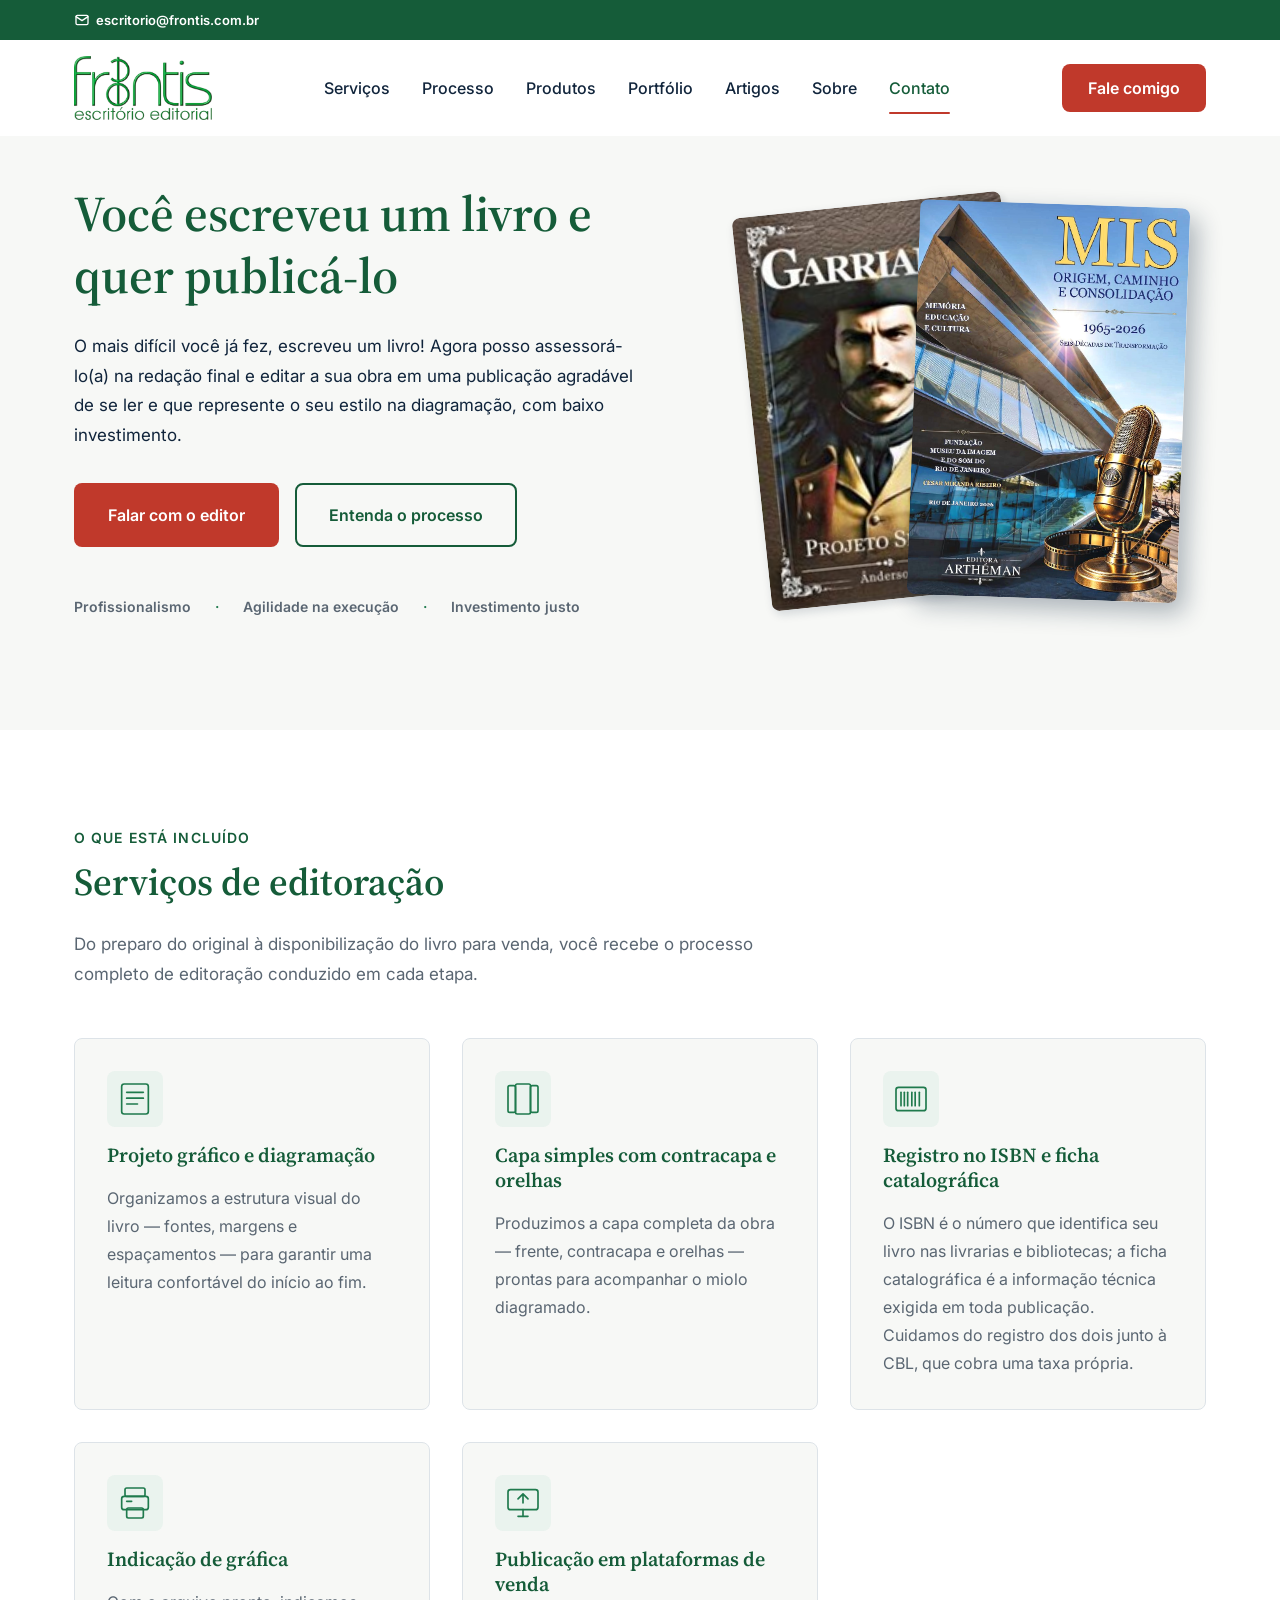
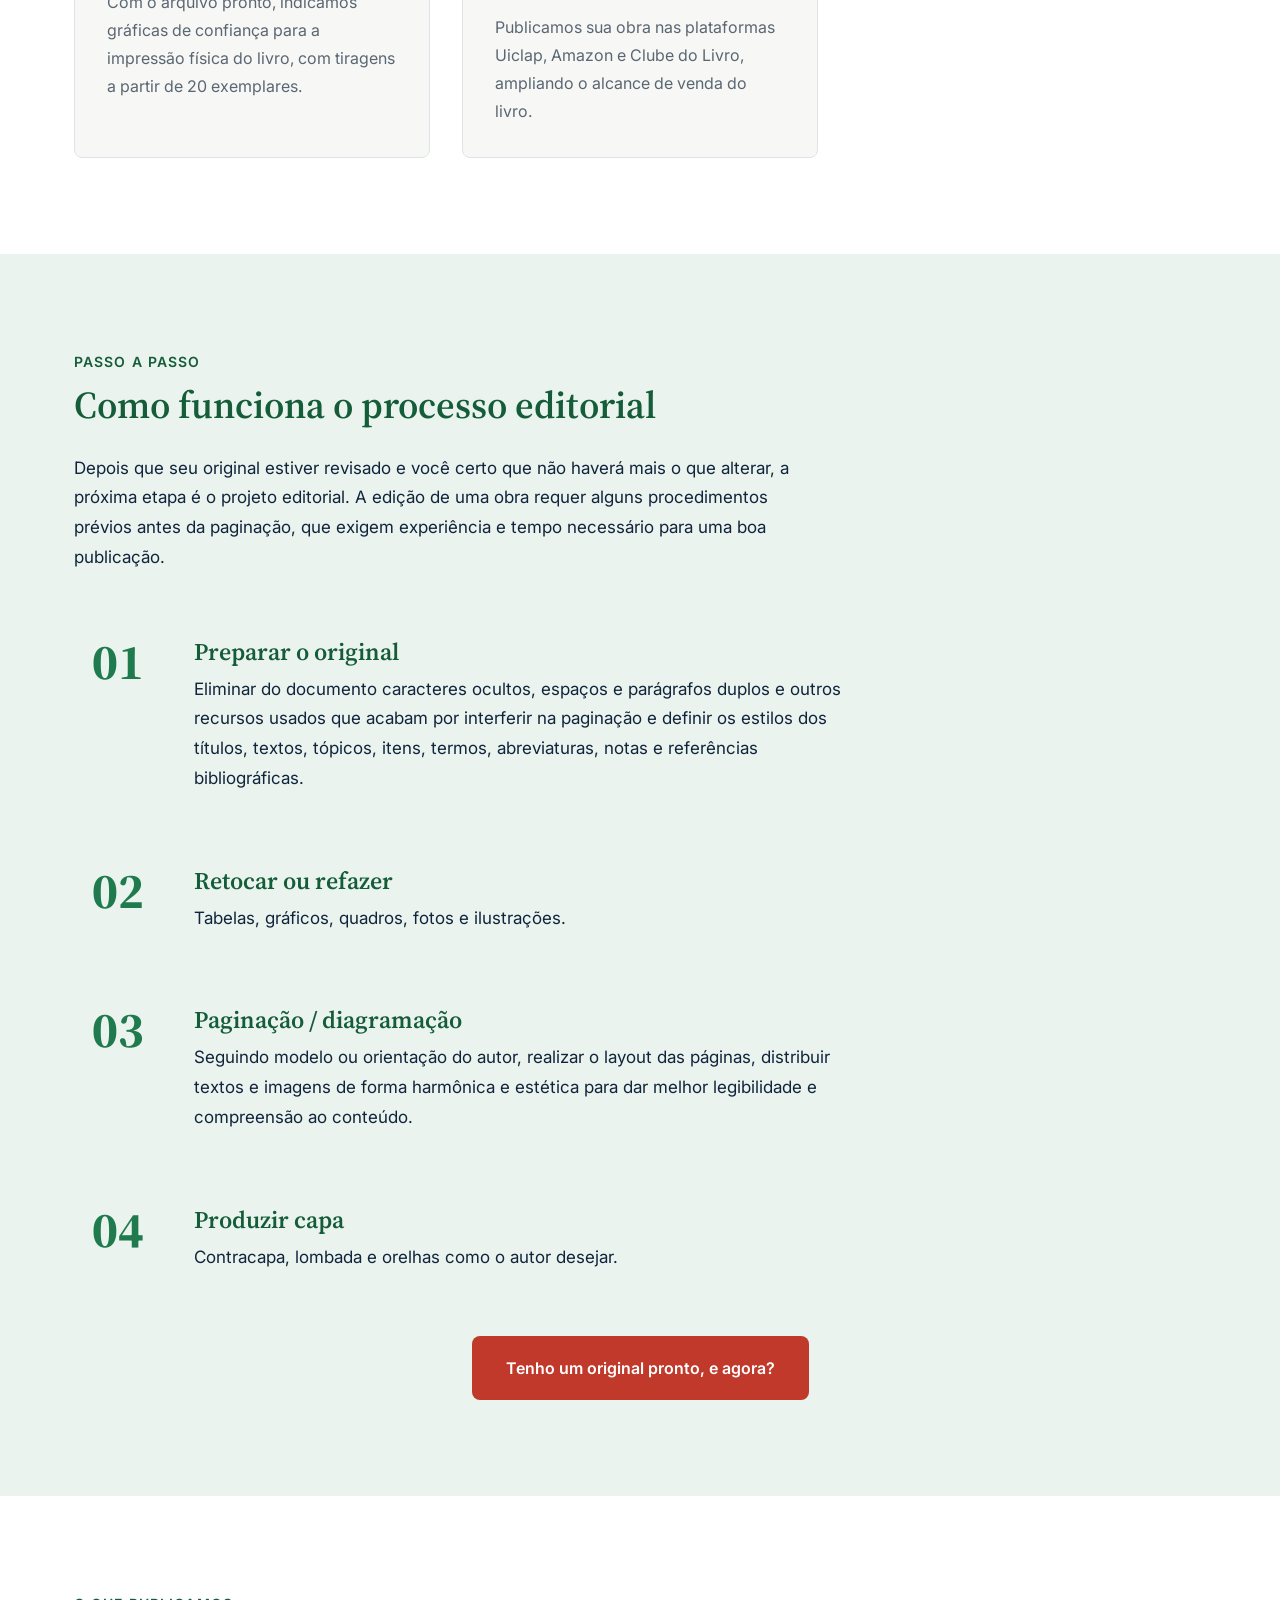
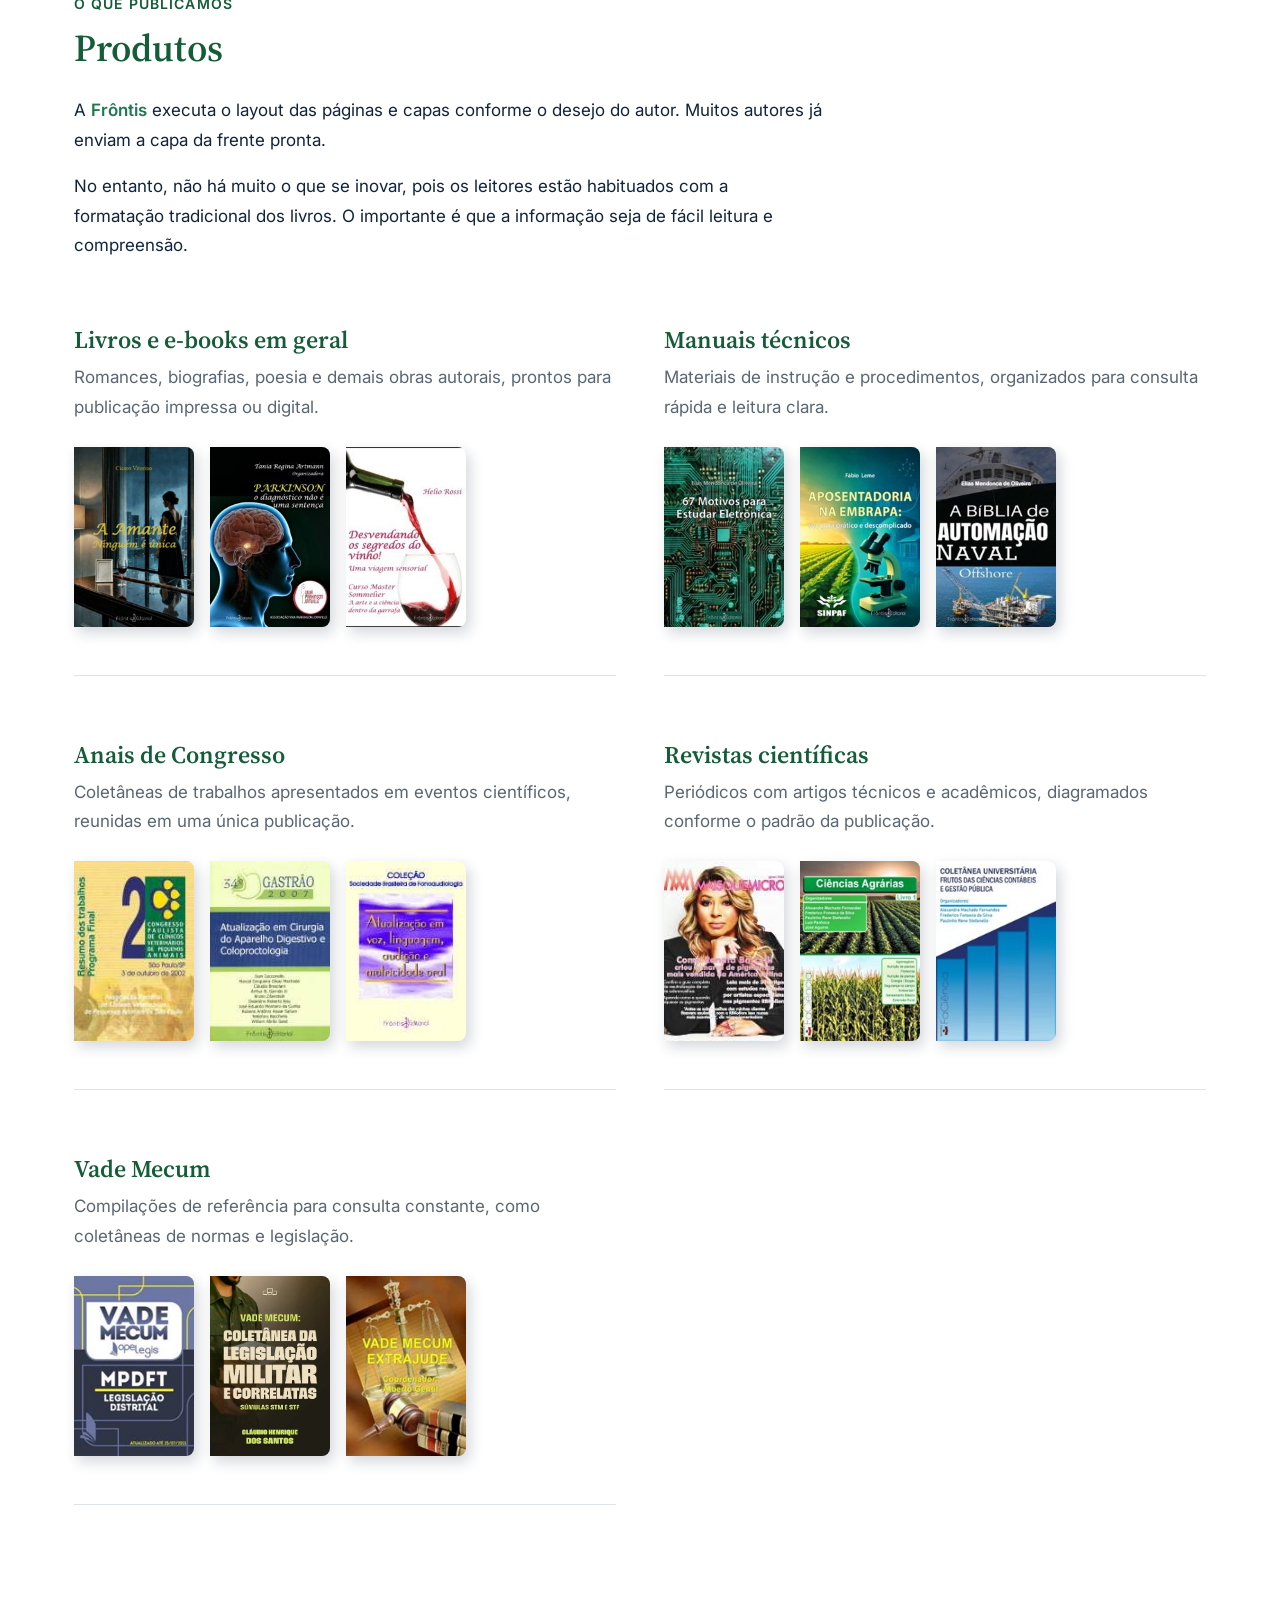
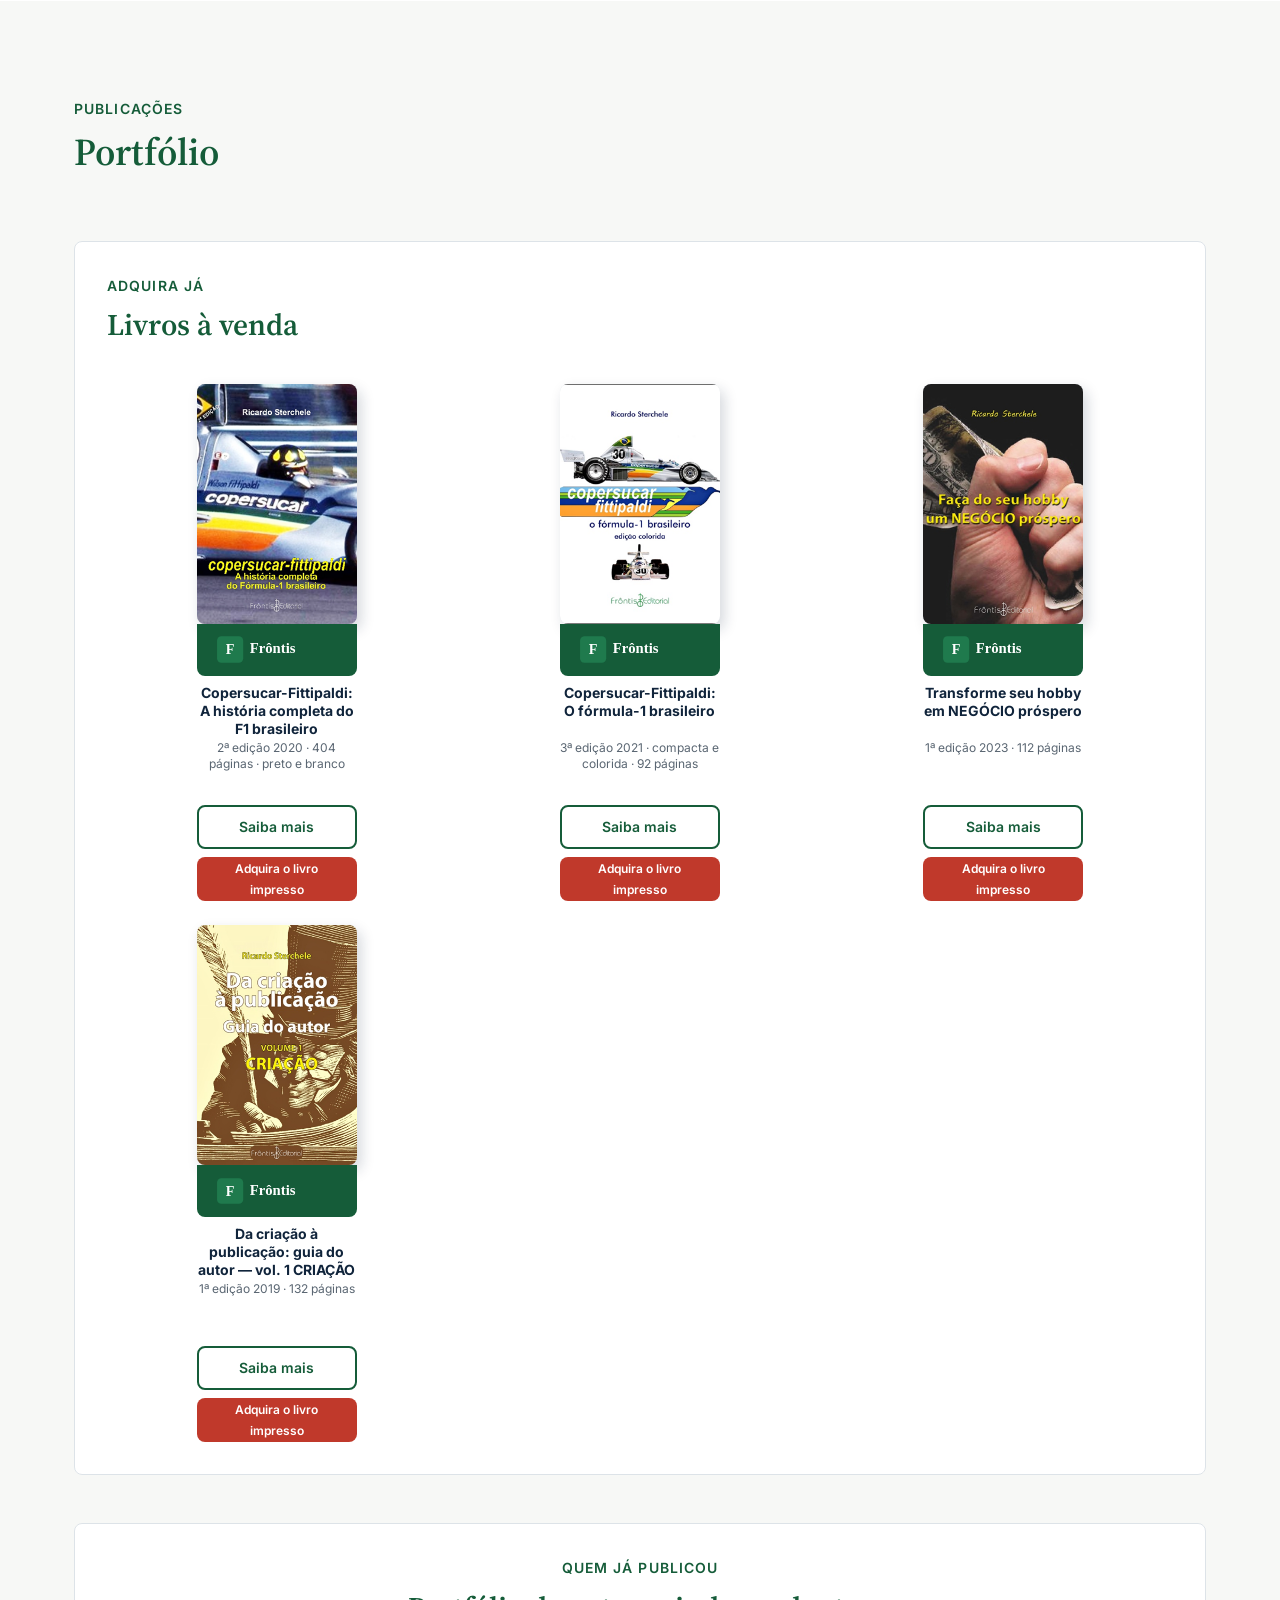
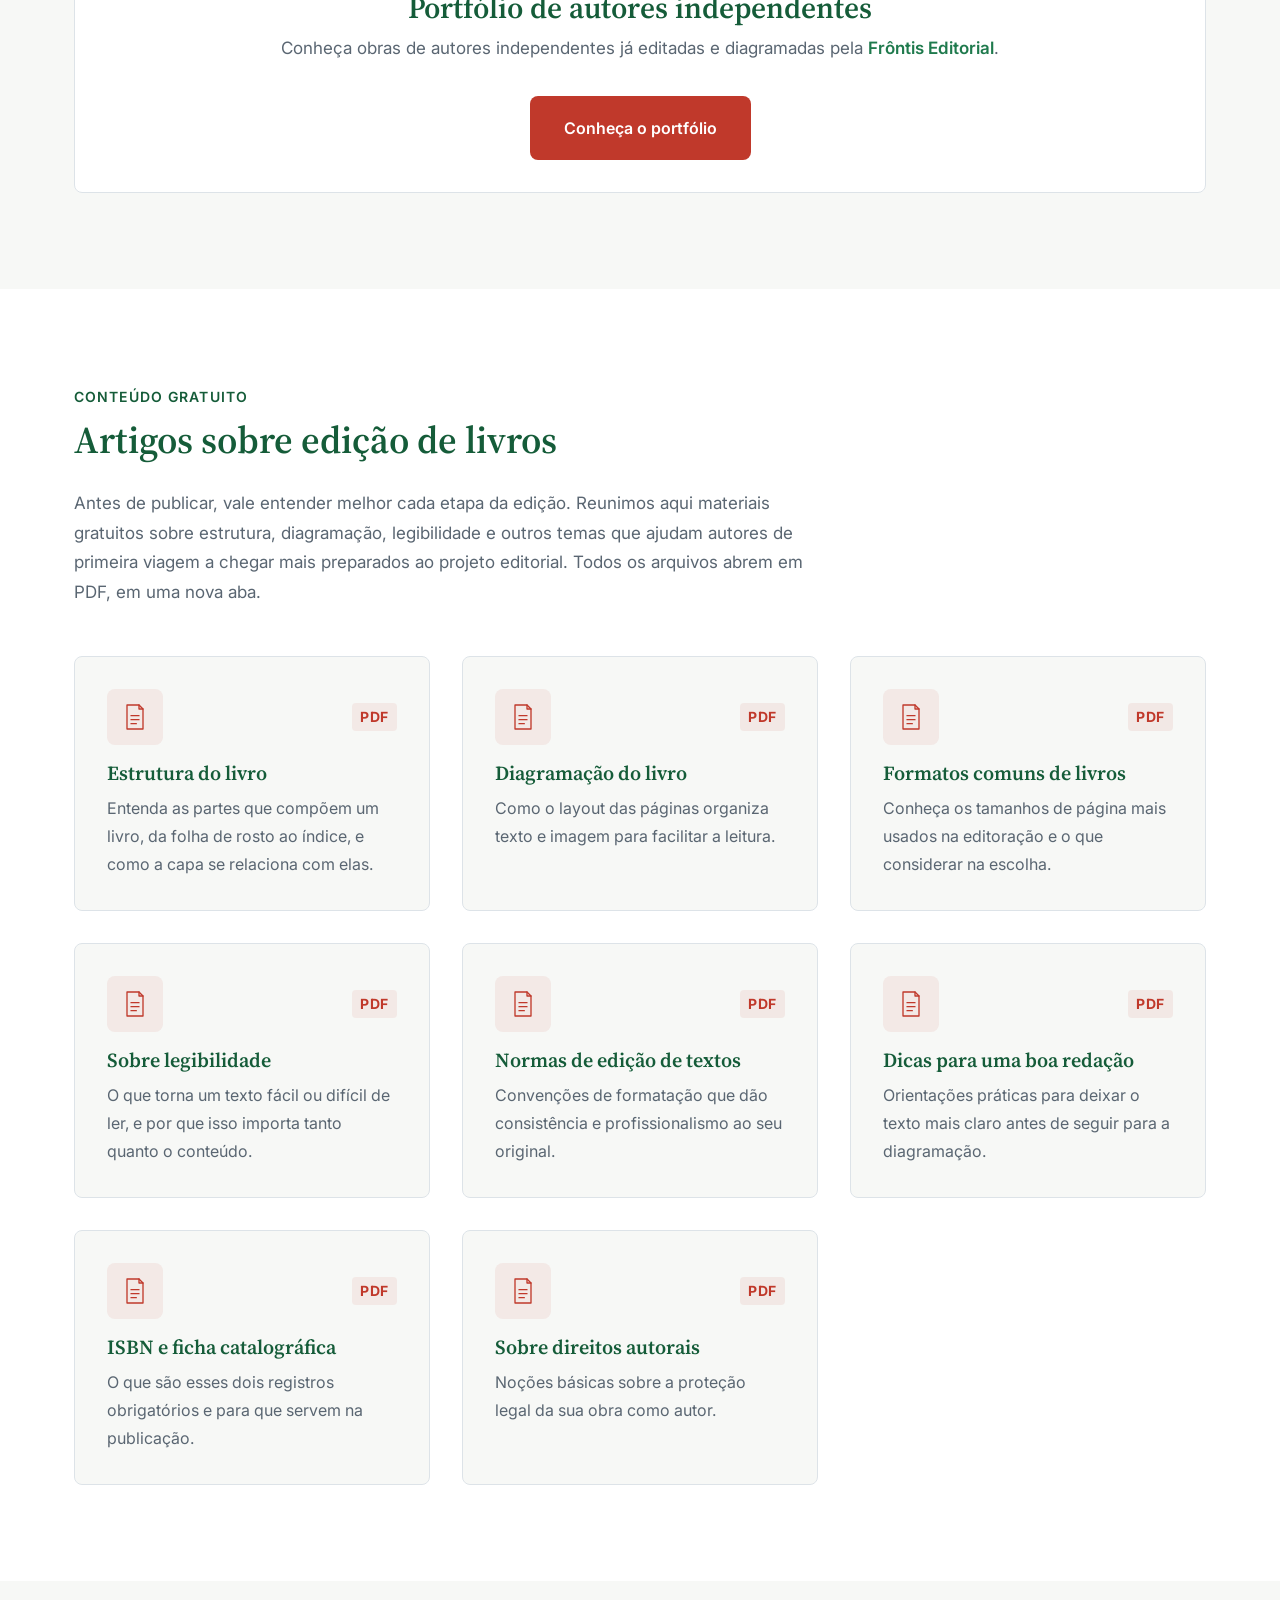
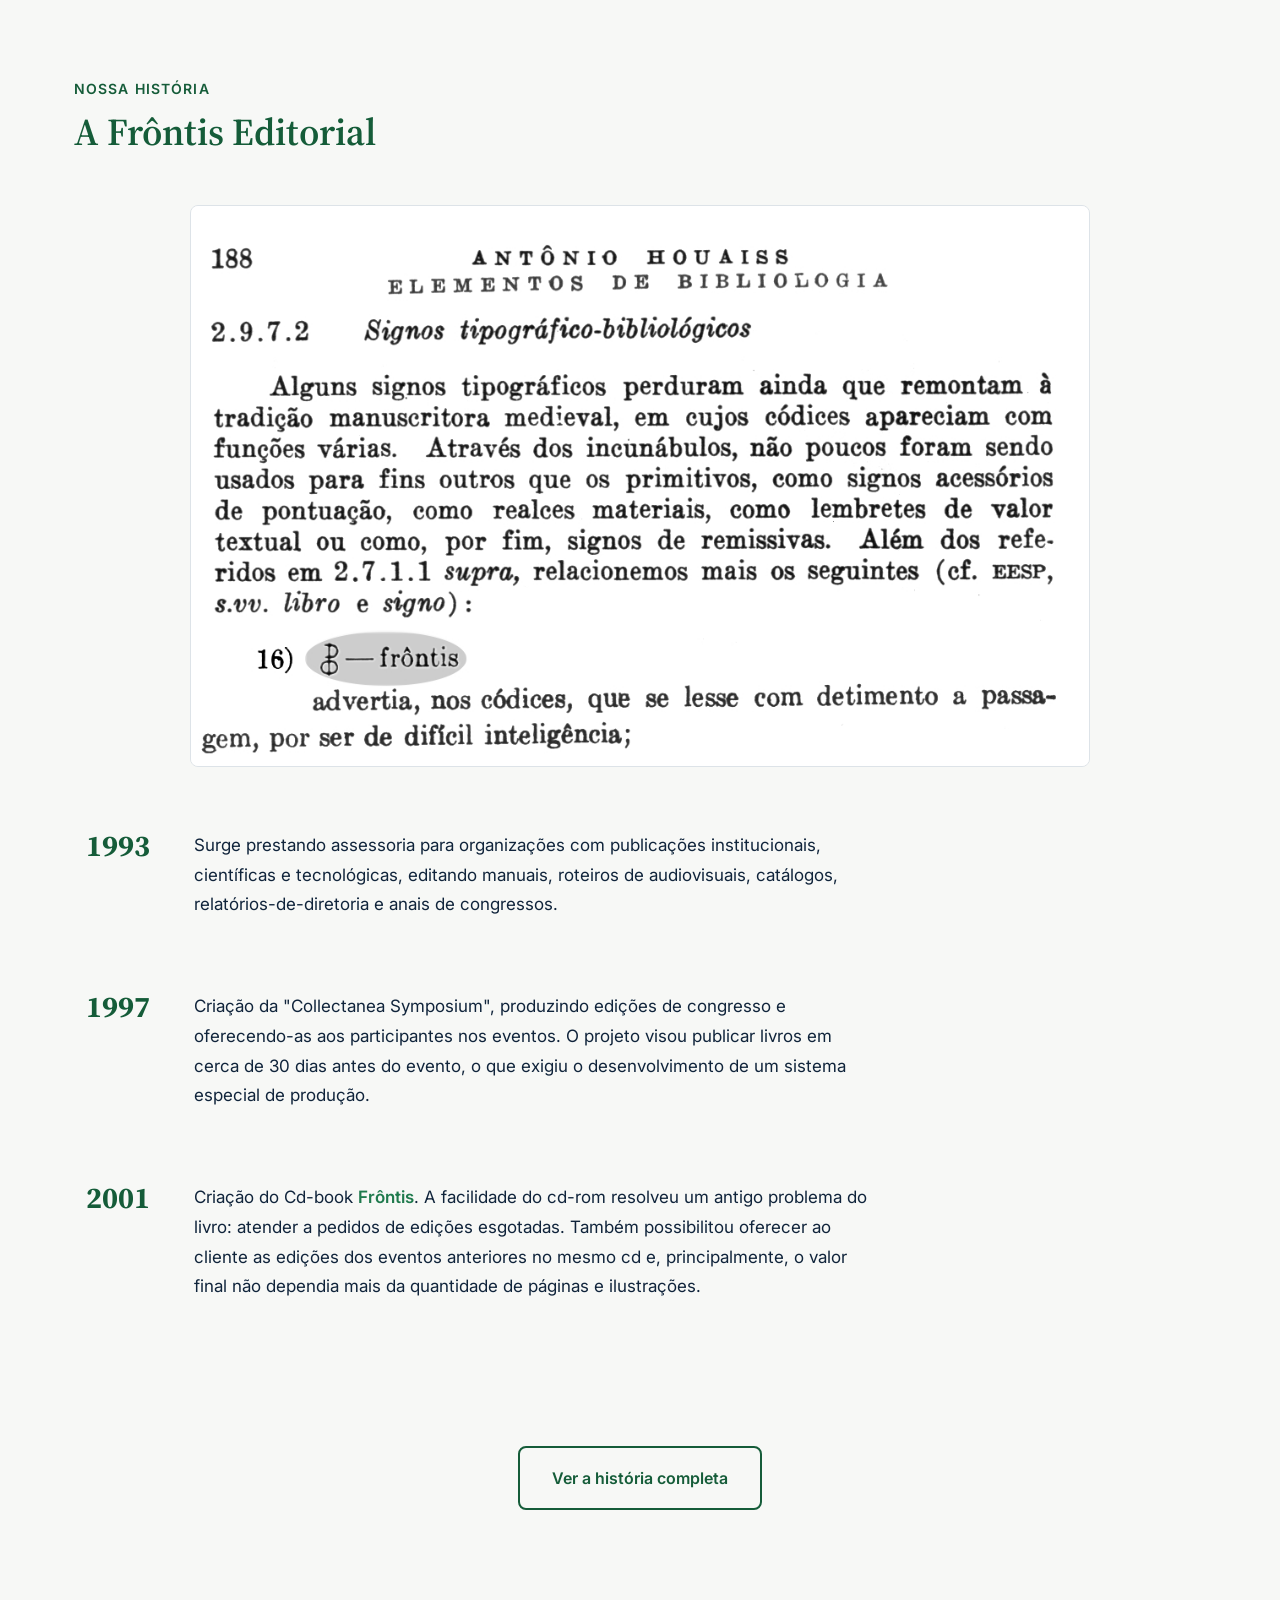
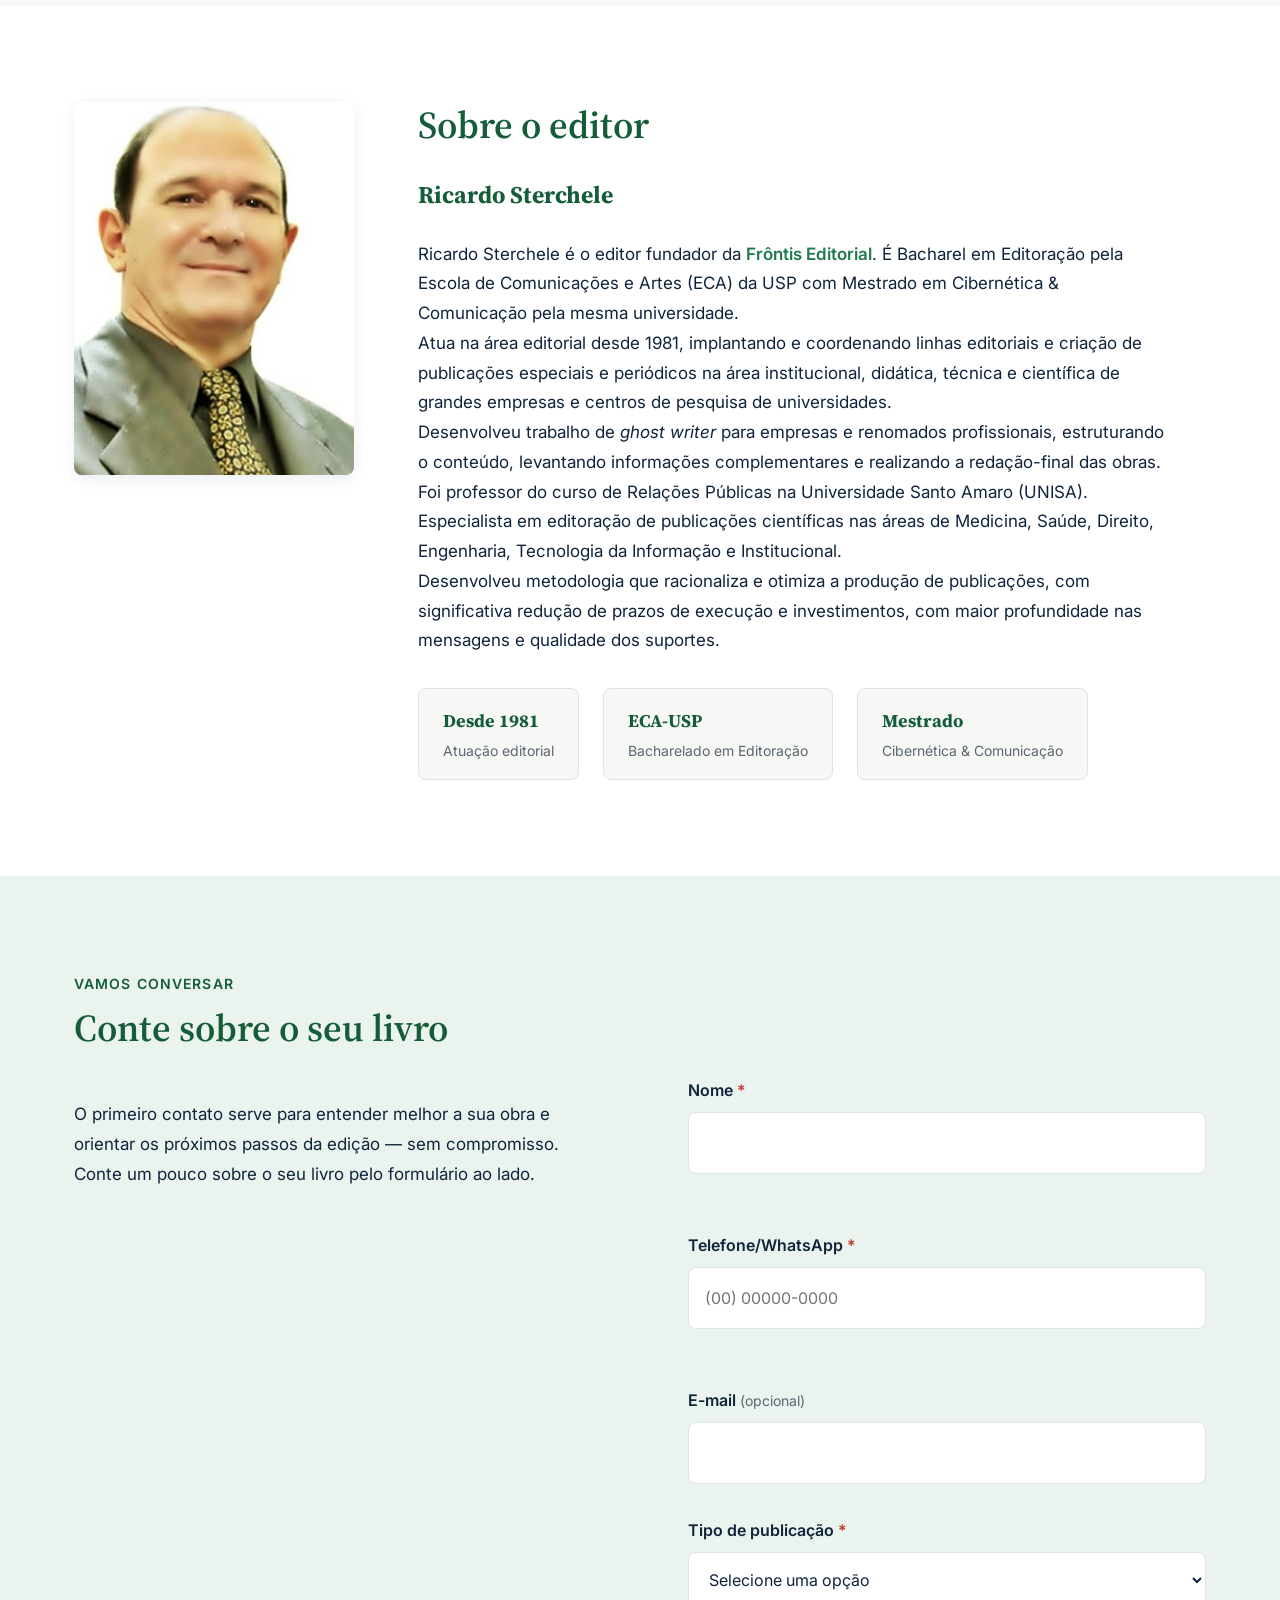
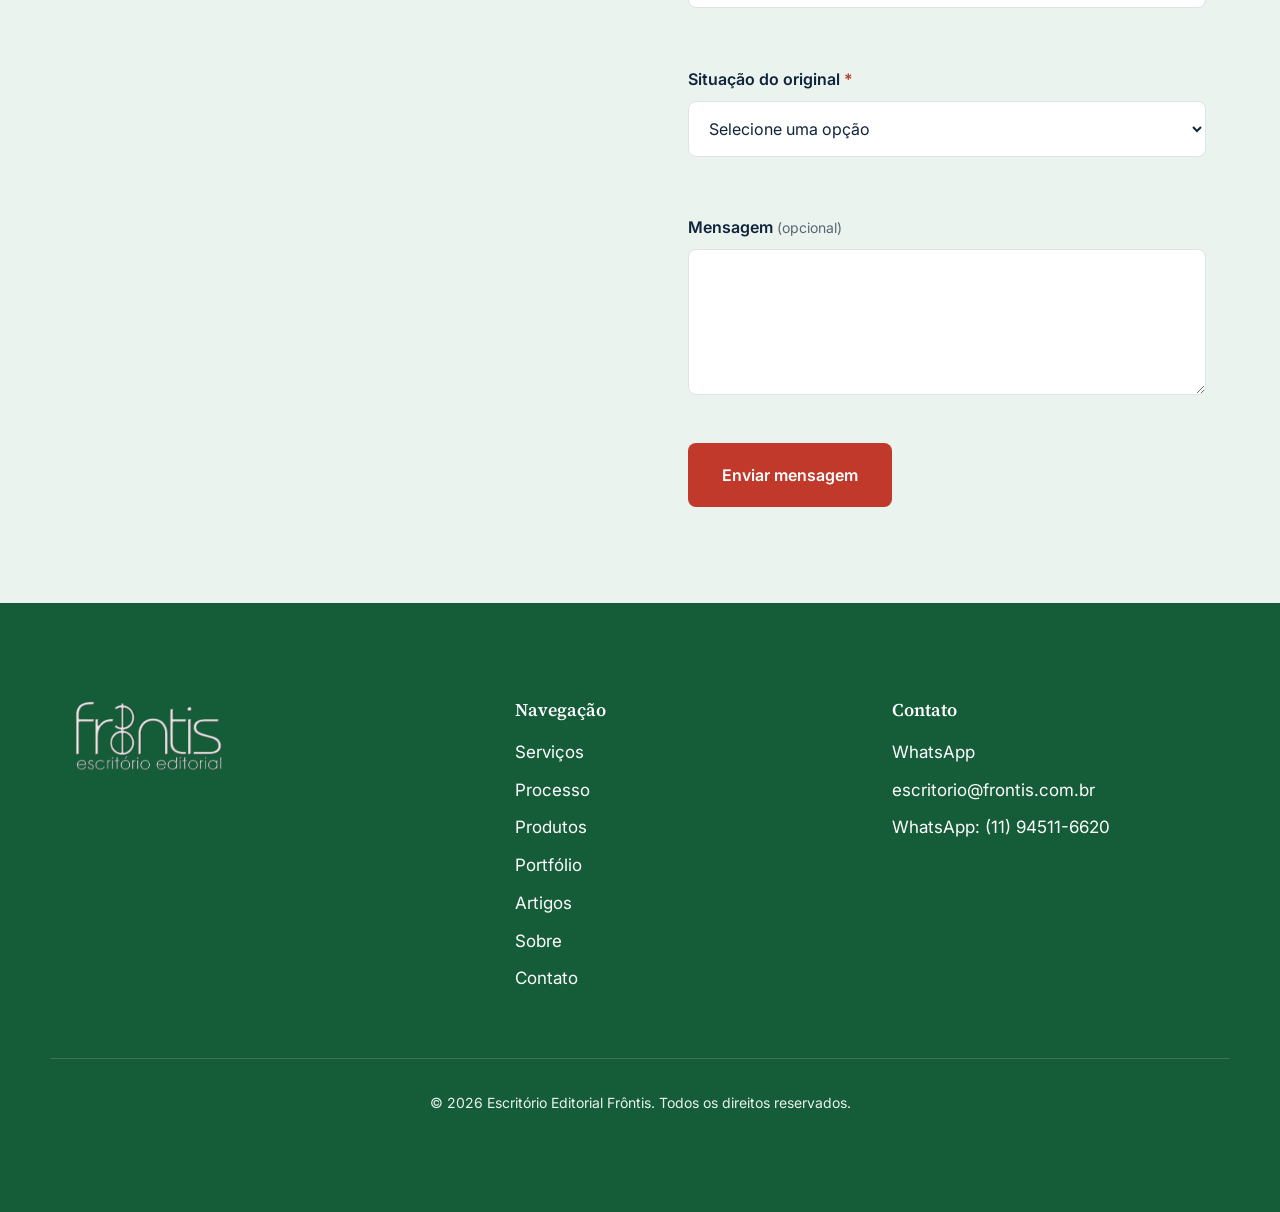
==== index.html @ 31bc5bc6 "Ajusta identidade visual e conteúdo da Frôntis" ====
<!DOCTYPE html>
<html lang="pt-BR">
<head>
  <meta charset="UTF-8">
  <!-- Marca a página como "com JavaScript" bem cedo, para as animações de
       entrada só ficarem ocultas por CSS quando o JS realmente for rodar -->
  <script>document.documentElement.classList.add('js');</script>
  <meta name="viewport" content="width=device-width, initial-scale=1.0">
  <title>Frôntis Editorial — Editoração de Livros, Diagramação e ISBN</title>
  <meta name="description" content="Publique seu livro com a Frôntis Editorial: diagramação, capa, ISBN, ficha catalográfica e anais de congresso. Editoração profissional desde 1993.">
  <link rel="canonical" href="https://www.frontis.com.br/">

  <!-- Open Graph -->
  <meta property="og:type" content="website">
  <meta property="og:locale" content="pt_BR">
  <meta property="og:site_name" content="Frôntis Editorial">
  <meta property="og:url" content="https://www.frontis.com.br/">
  <meta property="og:title" content="Frôntis Editorial — Editoração de Livros, Diagramação e ISBN">
  <meta property="og:description" content="Publique seu livro com a Frôntis Editorial: diagramação, capa, ISBN, ficha catalográfica e anais de congresso. Editoração profissional desde 1993.">
  <!-- TROCAR AQUI: og:image é um placeholder (1200x630px recomendado) — substituir por uma imagem real assim que o cliente enviar fotos/capas -->
  <meta property="og:image" content="https://www.frontis.com.br/assets/img/og-image.jpg">
  <meta property="og:image:width" content="1200">
  <meta property="og:image:height" content="630">
  <meta property="og:image:alt" content="Frôntis Editorial — editoração de livros desde 1993">

  <!-- Twitter Card -->
  <meta name="twitter:card" content="summary_large_image">
  <meta name="twitter:title" content="Frôntis Editorial — Editoração de Livros, Diagramação e ISBN">
  <meta name="twitter:description" content="Publique seu livro com a Frôntis Editorial: diagramação, capa, ISBN, ficha catalográfica e anais de congresso. Editoração profissional desde 1993.">
  <meta name="twitter:image" content="https://www.frontis.com.br/assets/img/og-image.jpg">

  <!-- Favicon -->
  <link rel="icon" type="image/svg+xml" href="assets/favicon.svg">
  <link rel="icon" href="assets/favicon.ico" sizes="any">
  <link rel="icon" type="image/png" sizes="32x32" href="assets/favicon-32x32.png">
  <link rel="icon" type="image/png" sizes="16x16" href="assets/favicon-16x16.png">
  <link rel="apple-touch-icon" sizes="180x180" href="assets/apple-touch-icon.png">
  <link rel="manifest" href="assets/site.webmanifest">

  <!-- Preconnect para otimizar carregamento das fontes -->
  <link rel="preconnect" href="https://fonts.googleapis.com">
  <link rel="preconnect" href="https://fonts.gstatic.com" crossorigin>
  <link href="https://fonts.googleapis.com/css2?family=Source+Serif+4:opsz,wght@8..60,400;8..60,600;8..60,700&family=Inter:wght@400;500;600;700&display=swap" rel="stylesheet">

  <!-- Estilos -->
  <link rel="stylesheet" href="css/reset.css">
  <link rel="stylesheet" href="css/style.css">

  <!-- Dados estruturados (SEO): identifica a Frôntis como prestadora de
       serviço de editoração. Telefone e endereço ficam de fora até o
       cliente confirmar esses dados (ver seção 14 do PROJETO.md) -->
  <script type="application/ld+json">
  {
    "@context": "https://schema.org",
    "@type": ["Organization", "ProfessionalService"],
    "name": "Frôntis Editorial",
    "alternateName": "Escritório Editorial Frôntis",
    "url": "https://www.frontis.com.br/",
    "logo": "https://www.frontis.com.br/assets/logo.svg",
    "image": "https://www.frontis.com.br/assets/logo.svg",
    "description": "Editoração de livros: projeto gráfico e diagramação, capa com contracapa e orelhas, registro de ISBN e ficha catalográfica, indicação de gráfica para impressão e publicação em plataformas de venda.",
    "foundingDate": "1993",
    "founder": {
      "@type": "Person",
      "name": "Ricardo Sterchele"
    },
    "areaServed": "BR",
    "knowsAbout": [
      "Editoração de livros",
      "Diagramação",
      "Projeto gráfico de capas",
      "ISBN",
      "Ficha catalográfica",
      "Anais de congresso",
      "Publicação de e-books"
    ],
    "makesOffer": [
      { "@type": "Offer", "itemOffered": { "@type": "Service", "name": "Projeto gráfico e diagramação" } },
      { "@type": "Offer", "itemOffered": { "@type": "Service", "name": "Capa simples com contracapa e orelhas" } },
      { "@type": "Offer", "itemOffered": { "@type": "Service", "name": "Registro de ISBN e ficha catalográfica" } },
      { "@type": "Offer", "itemOffered": { "@type": "Service", "name": "Indicação de gráfica para impressão" } },
      { "@type": "Offer", "itemOffered": { "@type": "Service", "name": "Publicação em plataformas de venda (Uiclap, Amazon, Clube do Livro)" } }
    ]
  }
  </script>
  <!-- PENDENTE: adicionar "telephone" e "address" ao JSON-LD acima assim que o cliente informar esses dados -->
</head>
<body>

  <a href="#main-content" class="skip-link">Pular para o conteúdo principal</a>

  <!-- Topbar de contato: e-mail visível logo na abertura do site,
       pedido do cliente. Fica fixa junto com o header ao rolar (não
       some) para o e-mail continuar acessível em qualquer ponto da
       página — decisão de manter simples e sempre visível, sem JS
       extra para esconder/mostrar ao rolar. -->
  <div class="topbar" id="topbar">
    <div class="container topbar__inner">
      <!-- TROCAR AQUI: telefone fixo — inserir aqui quando/se o cliente confirmar uma linha fixa (ver PROJETO.md, seção 14). Por ora, o espaço fica reservado e vazio. -->
      <span class="topbar__telefone" aria-hidden="true"></span>
      <a href="mailto:escritorio@frontis.com.br" class="topbar__email" aria-label="Enviar e-mail para escritorio@frontis.com.br">
        <svg viewBox="0 0 24 24" width="16" height="16" fill="none" stroke="currentColor" stroke-width="2" stroke-linecap="round" stroke-linejoin="round" aria-hidden="true" focusable="false">
          <rect x="3" y="5" width="18" height="14" rx="2"/>
          <path d="M3 7l9 6 9-6"/>
        </svg>
        <span>escritorio@frontis.com.br</span>
      </a>
    </div>
  </div>

  <header class="header" id="header">
    <div class="container header__inner">
      <a href="#" class="header__marca" aria-label="Frôntis Editorial — página inicial">
        <img src="assets/logofrontis.jpg" alt="Frôntis Editorial" class="header__logo" width="137" height="64">
      </a>

      <nav class="header__nav" aria-label="Navegação principal">
        <ul class="header__menu">
          <li><a href="#servicos" class="header__link">Serviços</a></li>
          <li><a href="#processo" class="header__link">Processo</a></li>
          <li><a href="#produtos" class="header__link">Produtos</a></li>
          <li><a href="#portfolio" class="header__link">Portfólio</a></li>
          <li><a href="#artigos" class="header__link">Artigos</a></li>
          <li><a href="#sobre" class="header__link">Sobre</a></li>
          <li><a href="#contato" class="header__link">Contato</a></li>
        </ul>
      </nav>

      <a href="#" class="btn header__cta" data-whatsapp>Fale comigo</a>

      <button type="button" class="header__hamburguer" id="btn-hamburguer" aria-expanded="false" aria-controls="drawer-mobile" aria-label="Abrir menu de navegação">
        <span class="header__hamburguer-linha"></span>
        <span class="header__hamburguer-linha"></span>
        <span class="header__hamburguer-linha"></span>
      </button>
    </div>

    <!-- Overlay do drawer mobile -->
    <div class="drawer-overlay" id="drawer-overlay" hidden></div>

    <!-- Drawer de navegação mobile -->
    <div class="drawer" id="drawer-mobile" role="dialog" aria-modal="true" aria-label="Menu de navegação" hidden>
      <div class="drawer__topo">
        <button type="button" class="drawer__fechar" id="btn-drawer-fechar" aria-label="Fechar menu">
          <span aria-hidden="true">&times;</span>
        </button>
      </div>
      <nav aria-label="Navegação mobile">
        <ul class="drawer__menu">
          <li><a href="#servicos" class="drawer__link">Serviços</a></li>
          <li><a href="#processo" class="drawer__link">Processo</a></li>
          <li><a href="#produtos" class="drawer__link">Produtos</a></li>
          <li><a href="#portfolio" class="drawer__link">Portfólio</a></li>
          <li><a href="#artigos" class="drawer__link">Artigos</a></li>
          <li><a href="#sobre" class="drawer__link">Sobre</a></li>
          <li><a href="#contato" class="drawer__link">Contato</a></li>
        </ul>
      </nav>
      <a href="#" class="btn drawer__cta" data-whatsapp>Fale comigo</a>
    </div>
  </header>

  <main id="main-content">
    <!-- 2. Hero — "Você escreveu um livro e quer publicá-lo" -->
    <section class="hero section section--clara" id="hero">
      <div class="container hero__inner">
        <div class="hero__conteudo">
          <h1 class="hero__titulo">Você escreveu um livro e quer publicá-lo</h1>
          <p class="hero__texto">O mais difícil você já fez, escreveu um livro! Agora posso assessorá-lo(a) na redação final e editar a sua obra em uma publicação agradável de se ler e que represente o seu estilo na diagramação, com baixo investimento.</p>
          <div class="hero__ctas">
            <a href="#" class="btn" data-whatsapp>Falar com o editor</a>
            <a href="#processo" class="btn btn--outline">Entenda o processo</a>
          </div>
          <ul class="hero__diferenciais">
            <li>Profissionalismo</li>
            <li>Agilidade na execução</li>
            <li>Investimento justo</li>
          </ul>
        </div>
        <div class="hero__imagem">
          <div class="hero__capas">
            <img src="assets/img/hero-02.jpg" alt="Capa do livro Garriado, em segundo plano" class="hero__capa hero__capa--1" width="200" height="292" loading="lazy">
            <img src="assets/img/hero-01.jpg" alt="Capa do livro MIS: origem, caminho e consolidação, em destaque" class="hero__capa hero__capa--3" width="837" height="1219" loading="lazy">
          </div>
        </div>
      </div>
    </section>

    <!-- 3. Serviços de editoração -->
    <section class="servicos section" id="servicos">
      <div class="container">
        <span class="olho">O que está incluído</span>
        <h2 class="titulo-secao">Serviços de editoração</h2>
        <p class="servicos__intro">Do preparo do original à disponibilização do livro para venda, você recebe o processo completo de editoração conduzido em cada etapa.</p>

        <div class="servicos__grid" data-anim-grupo>
          <article class="card-servico anim-item">
            <div class="card-servico__icone">
              <svg viewBox="0 0 48 48" width="40" height="40" fill="none" stroke="currentColor" stroke-width="2" stroke-linecap="round" stroke-linejoin="round" aria-hidden="true" focusable="false">
                <rect x="8" y="6" width="32" height="36" rx="3"/>
                <line x1="14" y1="16" x2="34" y2="16"/>
                <line x1="14" y1="23" x2="34" y2="23"/>
                <line x1="14" y1="30" x2="27" y2="30"/>
              </svg>
            </div>
            <h3 class="card-servico__titulo">Projeto gráfico e diagramação</h3>
            <p class="card-servico__descricao">Organizamos a estrutura visual do livro — fontes, margens e espaçamentos — para garantir uma leitura confortável do início ao fim.</p>
          </article>

          <article class="card-servico anim-item">
            <div class="card-servico__icone">
              <svg viewBox="0 0 48 48" width="40" height="40" fill="none" stroke="currentColor" stroke-width="2" stroke-linecap="round" stroke-linejoin="round" aria-hidden="true" focusable="false">
                <rect x="6" y="8" width="9" height="32" rx="2"/>
                <rect x="15" y="6" width="18" height="36" rx="2"/>
                <rect x="33" y="8" width="9" height="32" rx="2"/>
              </svg>
            </div>
            <h3 class="card-servico__titulo">Capa simples com contracapa e orelhas</h3>
            <p class="card-servico__descricao">Produzimos a capa completa da obra — frente, contracapa e orelhas — prontas para acompanhar o miolo diagramado.</p>
          </article>

          <article class="card-servico anim-item">
            <div class="card-servico__icone">
              <svg viewBox="0 0 48 48" width="40" height="40" fill="none" stroke="currentColor" stroke-width="2" stroke-linecap="round" stroke-linejoin="round" aria-hidden="true" focusable="false">
                <rect x="6" y="10" width="36" height="28" rx="3"/>
                <line x1="12" y1="16" x2="12" y2="32"/>
                <line x1="16" y1="16" x2="16" y2="32"/>
                <line x1="20" y1="16" x2="20" y2="32"/>
                <line x1="25" y1="16" x2="25" y2="32"/>
                <line x1="29" y1="16" x2="29" y2="32"/>
                <line x1="34" y1="16" x2="34" y2="32"/>
              </svg>
            </div>
            <h3 class="card-servico__titulo">Registro no ISBN e ficha catalográfica</h3>
            <p class="card-servico__descricao">O ISBN é o número que identifica seu livro nas livrarias e bibliotecas; a ficha catalográfica é a informação técnica exigida em toda publicação. Cuidamos do registro dos dois junto à CBL, que cobra uma taxa própria.</p>
            <!-- A ficha catalográfica será inserida aqui, abaixo do texto, assim que a imagem original for fornecida. -->
          </article>

          <article class="card-servico anim-item">
            <div class="card-servico__icone">
              <svg viewBox="0 0 48 48" width="40" height="40" fill="none" stroke="currentColor" stroke-width="2" stroke-linecap="round" stroke-linejoin="round" aria-hidden="true" focusable="false">
                <rect x="12" y="6" width="24" height="10" rx="2"/>
                <rect x="8" y="16" width="32" height="16" rx="3"/>
                <rect x="14" y="30" width="20" height="12" rx="2"/>
                <line x1="14" y1="22" x2="20" y2="22"/>
              </svg>
            </div>
            <h3 class="card-servico__titulo">Indicação de gráfica</h3>
            <p class="card-servico__descricao">Com o arquivo pronto, indicamos gráficas de confiança para a impressão física do livro, com tiragens a partir de 20 exemplares.</p>
          </article>

          <article class="card-servico anim-item">
            <div class="card-servico__icone">
              <svg viewBox="0 0 48 48" width="40" height="40" fill="none" stroke="currentColor" stroke-width="2" stroke-linecap="round" stroke-linejoin="round" aria-hidden="true" focusable="false">
                <rect x="6" y="8" width="36" height="24" rx="3"/>
                <line x1="18" y1="40" x2="30" y2="40"/>
                <line x1="24" y1="32" x2="24" y2="40"/>
                <path d="M24 14 L24 24 M18 19 L24 13 L30 19"/>
              </svg>
            </div>
            <h3 class="card-servico__titulo">Publicação em plataformas de venda</h3>
            <p class="card-servico__descricao">Publicamos sua obra nas plataformas Uiclap, Amazon e Clube do Livro, ampliando o alcance de venda do livro.</p>
          </article>
        </div>
      </div>
    </section>

    <!-- 4. Como funciona o processo editorial (seção principal — 4 etapas) -->
    <section class="processo section section--verde" id="processo">
      <div class="container">
        <span class="olho">Passo a passo</span>
        <h2 class="titulo-secao">Como funciona o processo editorial</h2>
        <p class="processo__intro">Depois que seu original estiver revisado e você certo que não haverá mais o que alterar, a próxima etapa é o projeto editorial. A edição de uma obra requer alguns procedimentos prévios antes da paginação, que exigem experiência e tempo necessário para uma boa publicação.</p>

        <ol class="processo__linha-do-tempo" data-anim-grupo>
          <li class="processo__etapa anim-item">
            <div class="processo__marcador">
              <span class="processo__numero">01</span>
            </div>
            <div class="processo__conteudo">
              <h3 class="processo__titulo-etapa">Preparar o original</h3>
              <p class="processo__texto-etapa">Eliminar do documento caracteres ocultos, espaços e parágrafos duplos e outros recursos usados que acabam por interferir na paginação e definir os estilos dos títulos, textos, tópicos, itens, termos, abreviaturas, notas e referências bibliográficas.</p>
            </div>
          </li>

          <li class="processo__etapa anim-item">
            <div class="processo__marcador">
              <span class="processo__numero">02</span>
            </div>
            <div class="processo__conteudo">
              <h3 class="processo__titulo-etapa">Retocar ou refazer</h3>
              <p class="processo__texto-etapa">Tabelas, gráficos, quadros, fotos e ilustrações.</p>
            </div>
          </li>

          <li class="processo__etapa anim-item">
            <div class="processo__marcador">
              <span class="processo__numero">03</span>
            </div>
            <div class="processo__conteudo">
              <h3 class="processo__titulo-etapa">Paginação / diagramação</h3>
              <p class="processo__texto-etapa">Seguindo modelo ou orientação do autor, realizar o layout das páginas, distribuir textos e imagens de forma harmônica e estética para dar melhor legibilidade e compreensão ao conteúdo.</p>
            </div>
          </li>

          <li class="processo__etapa anim-item">
            <div class="processo__marcador">
              <span class="processo__numero">04</span>
            </div>
            <div class="processo__conteudo">
              <h3 class="processo__titulo-etapa">Produzir capa</h3>
              <p class="processo__texto-etapa">Contracapa, lombada e orelhas como o autor desejar.</p>
            </div>
          </li>
        </ol>

        <div class="processo__cta">
          <a href="#" class="btn" data-whatsapp="Olá! Tenho um original pronto e gostaria de saber como funciona a edição.">Tenho um original pronto, e agora?</a>
        </div>
      </div>
    </section>

    <!-- 5. Produtos (categorias de publicação) -->
    <section class="produtos section" id="produtos">
      <div class="container">
        <span class="olho">O que publicamos</span>
        <h2 class="titulo-secao">Produtos</h2>
        <p class="produtos__texto">A <strong class="nome-marca">Frôntis</strong> executa o layout das páginas e capas conforme o desejo do autor. Muitos autores já enviam a capa da frente pronta.</p>
        <p class="produtos__texto">No entanto, não há muito o que se inovar, pois os leitores estão habituados com a formatação tradicional dos livros. O importante é que a informação seja de fácil leitura e compreensão.</p>

        <div class="produtos__grid" data-anim-grupo>
          <!-- Categoria 1: Livros e e-books em geral -->
          <article class="produtos__categoria anim-item">
            <h3 class="produtos__titulo-categoria">Livros e e-books em geral</h3>
            <p class="produtos__descricao-categoria">Romances, biografias, poesia e demais obras autorais, prontos para publicação impressa ou digital.</p>
            <div class="produtos__capas">
              <figure class="produtos__capa">
                <button type="button" class="produtos__capa-botao" data-lightbox-grupo="livros" data-lightbox-src="assets/img/produtos/livros-01.jpg" data-lightbox-legenda="Livros e e-books em geral — exemplo 1" aria-label="Ampliar capa de exemplo — Livros e e-books em geral, imagem 1">
                  <img src="assets/img/produtos/livros-01.jpg" alt="Capa de exemplo — categoria Livros e e-books em geral" width="160" height="240" loading="lazy">
                </button>
              </figure>
              <figure class="produtos__capa">
                <button type="button" class="produtos__capa-botao" data-lightbox-grupo="livros" data-lightbox-src="assets/img/produtos/livros-02.jpg" data-lightbox-legenda="Livros e e-books em geral — exemplo 2" aria-label="Ampliar capa de exemplo — Livros e e-books em geral, imagem 2">
                  <img src="assets/img/produtos/livros-02.jpg" alt="Capa de exemplo — categoria Livros e e-books em geral" width="160" height="240" loading="lazy">
                </button>
              </figure>
              <figure class="produtos__capa">
                <button type="button" class="produtos__capa-botao" data-lightbox-grupo="livros" data-lightbox-src="assets/img/produtos/livros-03.jpg" data-lightbox-legenda="Livros e e-books em geral — exemplo 3" aria-label="Ampliar capa de exemplo — Livros e e-books em geral, imagem 3">
                  <img src="assets/img/produtos/livros-03.jpg" alt="Capa de exemplo — categoria Livros e e-books em geral" width="160" height="240" loading="lazy">
                </button>
              </figure>
            </div>
          </article>

          <!-- Categoria 2: Manuais técnicos -->
          <article class="produtos__categoria anim-item">
            <h3 class="produtos__titulo-categoria">Manuais técnicos</h3>
            <p class="produtos__descricao-categoria">Materiais de instrução e procedimentos, organizados para consulta rápida e leitura clara.</p>
            <div class="produtos__capas">
              <figure class="produtos__capa">
                <button type="button" class="produtos__capa-botao" data-lightbox-grupo="manuais" data-lightbox-src="assets/img/produtos/manuais-01.jpg" data-lightbox-legenda="Manuais técnicos — exemplo 1" aria-label="Ampliar capa de exemplo — Manuais técnicos, imagem 1">
                  <img src="assets/img/produtos/manuais-01.jpg" alt="Capa de exemplo — categoria Manuais técnicos" width="160" height="240" loading="lazy">
                </button>
              </figure>
              <figure class="produtos__capa">
                <button type="button" class="produtos__capa-botao" data-lightbox-grupo="manuais" data-lightbox-src="assets/img/produtos/manuais-02.jpg" data-lightbox-legenda="Manuais técnicos — exemplo 2" aria-label="Ampliar capa de exemplo — Manuais técnicos, imagem 2">
                  <img src="assets/img/produtos/manuais-02.jpg" alt="Capa de exemplo — categoria Manuais técnicos" width="160" height="240" loading="lazy">
                </button>
              </figure>
              <figure class="produtos__capa">
                <button type="button" class="produtos__capa-botao" data-lightbox-grupo="manuais" data-lightbox-src="assets/img/produtos/manuais-03.jpg" data-lightbox-legenda="Manuais técnicos — exemplo 3" aria-label="Ampliar capa de exemplo — Manuais técnicos, imagem 3">
                  <img src="assets/img/produtos/manuais-03.jpg" alt="Capa de exemplo — categoria Manuais técnicos" width="160" height="240" loading="lazy">
                </button>
              </figure>
            </div>
          </article>

          <!-- Categoria 3: Anais de Congresso -->
          <article class="produtos__categoria anim-item">
            <h3 class="produtos__titulo-categoria">Anais de Congresso</h3>
            <p class="produtos__descricao-categoria">Coletâneas de trabalhos apresentados em eventos científicos, reunidas em uma única publicação.</p>
            <div class="produtos__capas">
              <figure class="produtos__capa">
                <button type="button" class="produtos__capa-botao" data-lightbox-grupo="anais" data-lightbox-src="assets/img/produtos/anais-01.jpg" data-lightbox-legenda="Anais de Congresso — exemplo 1" aria-label="Ampliar capa de exemplo — Anais de Congresso, imagem 1">
                  <img src="assets/img/produtos/anais-01.jpg" alt="Capa de exemplo — categoria Anais de Congresso" width="160" height="240" loading="lazy">
                </button>
              </figure>
              <figure class="produtos__capa">
                <button type="button" class="produtos__capa-botao" data-lightbox-grupo="anais" data-lightbox-src="assets/img/produtos/anais-02.jpg" data-lightbox-legenda="Anais de Congresso — exemplo 2" aria-label="Ampliar capa de exemplo — Anais de Congresso, imagem 2">
                  <img src="assets/img/produtos/anais-02.jpg" alt="Capa de exemplo — categoria Anais de Congresso" width="160" height="240" loading="lazy">
                </button>
              </figure>
              <figure class="produtos__capa">
                <button type="button" class="produtos__capa-botao" data-lightbox-grupo="anais" data-lightbox-src="assets/img/produtos/anais-03.jpg" data-lightbox-legenda="Anais de Congresso — exemplo 3" aria-label="Ampliar capa de exemplo — Anais de Congresso, imagem 3">
                  <img src="assets/img/produtos/anais-03.jpg" alt="Capa de exemplo — categoria Anais de Congresso" width="160" height="240" loading="lazy">
                </button>
              </figure>
            </div>
          </article>

          <!-- Categoria 4: Revistas científicas -->
          <article class="produtos__categoria anim-item">
            <h3 class="produtos__titulo-categoria">Revistas científicas</h3>
            <p class="produtos__descricao-categoria">Periódicos com artigos técnicos e acadêmicos, diagramados conforme o padrão da publicação.</p>
            <div class="produtos__capas">
              <figure class="produtos__capa">
                <button type="button" class="produtos__capa-botao" data-lightbox-grupo="revistas" data-lightbox-src="assets/img/produtos/revistas-01.jpg" data-lightbox-legenda="Revistas científicas — exemplo 1" aria-label="Ampliar capa de exemplo — Revistas científicas, imagem 1">
                  <img src="assets/img/produtos/revistas-01.jpg" alt="Capa de exemplo — categoria Revistas científicas" width="160" height="240" loading="lazy">
                </button>
              </figure>
              <figure class="produtos__capa">
                <button type="button" class="produtos__capa-botao" data-lightbox-grupo="revistas" data-lightbox-src="assets/img/produtos/revistas-02.jpg" data-lightbox-legenda="Revistas científicas — exemplo 2" aria-label="Ampliar capa de exemplo — Revistas científicas, imagem 2">
                  <img src="assets/img/produtos/revistas-02.jpg" alt="Capa de exemplo — categoria Revistas científicas" width="160" height="240" loading="lazy">
                </button>
              </figure>
              <figure class="produtos__capa">
                <button type="button" class="produtos__capa-botao" data-lightbox-grupo="revistas" data-lightbox-src="assets/img/produtos/revistas-03.jpg" data-lightbox-legenda="Revistas científicas — exemplo 3" aria-label="Ampliar capa de exemplo — Revistas científicas, imagem 3">
                  <img src="assets/img/produtos/revistas-03.jpg" alt="Capa de exemplo — categoria Revistas científicas" width="160" height="240" loading="lazy">
                </button>
              </figure>
            </div>
          </article>

          <!-- Categoria 5: Vade Mecum -->
          <article class="produtos__categoria anim-item">
            <h3 class="produtos__titulo-categoria">Vade Mecum</h3>
            <p class="produtos__descricao-categoria">Compilações de referência para consulta constante, como coletâneas de normas e legislação.</p>
            <div class="produtos__capas">
              <figure class="produtos__capa">
                <button type="button" class="produtos__capa-botao" data-lightbox-grupo="vademecum" data-lightbox-src="assets/img/produtos/vademecum-01.jpg" data-lightbox-legenda="Vade Mecum — exemplo 1" aria-label="Ampliar capa de exemplo — Vade Mecum, imagem 1">
                  <img src="assets/img/produtos/vademecum-01.jpg" alt="Capa de exemplo — categoria Vade Mecum" width="160" height="240" loading="lazy">
                </button>
              </figure>
              <figure class="produtos__capa">
                <button type="button" class="produtos__capa-botao" data-lightbox-grupo="vademecum" data-lightbox-src="assets/img/produtos/vademecum-02.jpg" data-lightbox-legenda="Vade Mecum — exemplo 2" aria-label="Ampliar capa de exemplo — Vade Mecum, imagem 2">
                  <img src="assets/img/produtos/vademecum-02.jpg" alt="Capa de exemplo — categoria Vade Mecum" width="160" height="240" loading="lazy">
                </button>
              </figure>
              <figure class="produtos__capa">
                <button type="button" class="produtos__capa-botao" data-lightbox-grupo="vademecum" data-lightbox-src="assets/img/produtos/vademecum-03.jpg" data-lightbox-legenda="Vade Mecum — exemplo 3" aria-label="Ampliar capa de exemplo — Vade Mecum, imagem 3">
                  <img src="assets/img/produtos/vademecum-03.jpg" alt="Capa de exemplo — categoria Vade Mecum" width="160" height="240" loading="lazy">
                </button>
              </figure>
            </div>
          </article>
        </div>
      </div>
    </section>

    <!-- 6. Portfólio (links externos) -->
    <!-- A faixa azul com o destaque "500+ Anais de congressos" foi removida
         a pedido do cliente. A seção passou a ter padding próprio (classe
         "section") e ganhou um título (olho + h2), já que a faixa era o
         único elemento com esse papel visual na seção. -->
    <section class="portfolio section section--clara" id="portfolio">
      <div class="container">
        <span class="olho">Publicações</span>
        <h2 class="titulo-secao">Portfólio</h2>

        <!-- Livros à venda, com o Portfólio de autores independentes logo
             abaixo (empilhados em qualquer tamanho de tela). A compra
             acontece FORA do site: cada capa é apenas um link para a
             plataforma externa (Uiclap). Isto NÃO é uma loja virtual — sem
             carrinho, preço, quantidade ou checkout. -->
        <div class="portfolio__colunas" data-anim-grupo>
          <div class="portfolio__coluna anim-item">
            <span class="olho">Adquira já</span>
            <h3 class="portfolio__titulo">Livros à venda</h3>

            <div class="portfolio__livros-grid" data-anim-grupo>
              <!-- Livro 1 -->
              <article class="livro-card anim-item">
                <div class="livro-card__capa">
                  <img src="assets/img/livros/copersucar-fittipaldi-2ed.png" alt="Capa do livro Copersucar-Fittipaldi: A história completa do F1 brasileiro" width="160" height="240" loading="lazy">
                </div>
                <div class="livro-card__marca"><img src="assets/logo-clara.svg" alt="Frôntis Editorial" width="120" height="40" loading="lazy"></div>
                <div class="livro-card__corpo">
                  <h4 class="livro-card__titulo">Copersucar-Fittipaldi: A história completa do F1 brasileiro</h4>
                  <p class="livro-card__subtitulo">2ª edição 2020 · 404 páginas · preto e branco</p>
                  <div class="livro-card__links">
                    <a href="https://frontis.com.br/wa_files/Release_20Coper_Fitti_202ed_20portugues.pdf" class="btn btn--outline livro-card__link-pdf" target="_blank" rel="noopener noreferrer" aria-label="Saiba mais sobre o livro Copersucar-Fittipaldi: A história completa do F1 brasileiro, abre em nova aba">Saiba mais</a>
                    <a href="https://loja.uiclap.com/titulo/ua8696/" class="btn livro-card__link-comprar" target="_blank" rel="noopener noreferrer" aria-label="Adquira o livro impresso Copersucar-Fittipaldi: A história completa do F1 brasileiro na Uiclap, abre em nova aba">Adquira o livro impresso</a>
                  </div>
                </div>
              </article>

              <!-- Livro 2 -->
              <article class="livro-card anim-item">
                <div class="livro-card__capa">
                  <img src="assets/img/livros/copersucar-fittipaldi-3ed.png" alt="Capa do livro Copersucar-Fittipaldi: O fórmula-1 brasileiro" width="160" height="240" loading="lazy">
                </div>
                <div class="livro-card__marca"><img src="assets/logo-clara.svg" alt="Frôntis Editorial" width="120" height="40" loading="lazy"></div>
                <div class="livro-card__corpo">
                  <h4 class="livro-card__titulo">Copersucar-Fittipaldi: O fórmula-1 brasileiro</h4>
                  <p class="livro-card__subtitulo">3ª edição 2021 · compacta e colorida · 92 páginas</p>
                  <div class="livro-card__links">
                    <a href="https://frontis.com.br/wa_files/COPER-FITTI_203_20ED_20Amostra.pdf" class="btn btn--outline livro-card__link-pdf" target="_blank" rel="noopener noreferrer" aria-label="Saiba mais sobre o livro Copersucar-Fittipaldi: O fórmula-1 brasileiro, abre em nova aba">Saiba mais</a>
                    <a href="https://loja.uiclap.com/titulo/ua8699/" class="btn livro-card__link-comprar" target="_blank" rel="noopener noreferrer" aria-label="Adquira o livro impresso Copersucar-Fittipaldi: O fórmula-1 brasileiro na Uiclap, abre em nova aba">Adquira o livro impresso</a>
                  </div>
                </div>
              </article>

              <!-- Livro 3 -->
              <article class="livro-card anim-item">
                <div class="livro-card__capa">
                  <img src="assets/img/livros/transforme-seu-hobby.png" alt="Capa do livro Transforme seu hobby em NEGÓCIO próspero" width="160" height="240" loading="lazy">
                </div>
                <div class="livro-card__marca"><img src="assets/logo-clara.svg" alt="Frôntis Editorial" width="120" height="40" loading="lazy"></div>
                <div class="livro-card__corpo">
                  <h4 class="livro-card__titulo">Transforme seu hobby em NEGÓCIO próspero</h4>
                  <p class="livro-card__subtitulo">1ª edição 2023 · 112 páginas</p>
                  <div class="livro-card__links">
                    <a href="https://frontis.com.br/wa_files/Tranforme_20seu_20hooby_20-_20AMOSTRA.pdf" class="btn btn--outline livro-card__link-pdf" target="_blank" rel="noopener noreferrer" aria-label="Saiba mais sobre o livro Transforme seu hobby em NEGÓCIO próspero, abre em nova aba">Saiba mais</a>
                    <a href="https://loja.uiclap.com/titulo/ua20157" class="btn livro-card__link-comprar" target="_blank" rel="noopener noreferrer" aria-label="Adquira o livro impresso Transforme seu hobby em NEGÓCIO próspero na Uiclap, abre em nova aba">Adquira o livro impresso</a>
                  </div>
                </div>
              </article>

              <!-- Livro 4 -->
              <article class="livro-card anim-item">
                <div class="livro-card__capa">
                  <img src="assets/img/livros/guia-do-autor-vol1.png" alt="Capa do livro Da criação à publicação: guia do autor — vol. 1 CRIAÇÃO" width="160" height="240" loading="lazy">
                </div>
                <div class="livro-card__marca"><img src="assets/logo-clara.svg" alt="Frôntis Editorial" width="120" height="40" loading="lazy"></div>
                <div class="livro-card__corpo">
                  <h4 class="livro-card__titulo">Da criação à publicação: guia do autor — vol. 1 CRIAÇÃO</h4>
                  <p class="livro-card__subtitulo">1ª edição 2019 · 132 páginas</p>
                  <div class="livro-card__links">
                    <a href="https://frontis.com.br/wa_files/Guia_20do_20autor_20-_20apresenta_C3_A7_C3_A3o.pdf" class="btn btn--outline livro-card__link-pdf" target="_blank" rel="noopener noreferrer" aria-label="Saiba mais sobre o livro Da criação à publicação: guia do autor, vol. 1 CRIAÇÃO, abre em nova aba">Saiba mais</a>
                    <a href="https://loja.uiclap.com/titulo/ua127996" class="btn livro-card__link-comprar" target="_blank" rel="noopener noreferrer" aria-label="Adquira o livro impresso Da criação à publicação: guia do autor, vol. 1 CRIAÇÃO na Uiclap, abre em nova aba">Adquira o livro impresso</a>
                  </div>
                </div>
              </article>

              <!-- Quinta posição reservada para o novo livro. Não exibir dados nem links até o cliente fornecê-los. -->
              <article class="livro-card livro-card--reservado anim-item" aria-label="Espaço reservado para novo livro">
                <div class="livro-card__reserva" aria-hidden="true"></div>
              </article>
            </div>
          </div>

          <div class="portfolio__coluna portfolio__coluna--centro anim-item">
            <span class="olho">Quem já publicou</span>
            <h3 class="portfolio__titulo">Portfólio de autores independentes</h3>
            <p class="portfolio__apoio">Conheça obras de autores independentes já editadas e diagramadas pela <strong class="nome-marca">Frôntis Editorial</strong>.</p>

            <div class="portfolio__cta-bloco">
              <a href="https://frontis.com.br/livros_de_autores_4.html" class="btn" target="_blank" rel="noopener noreferrer" aria-label="Conheça o portfólio de autores independentes, abre em nova aba">Conheça o portfólio</a>
            </div>
          </div>
        </div>
      </div>
    </section>

    <!-- 7. Biblioteca de artigos (PDFs) -->
    <section class="artigos section" id="artigos">
      <div class="container">
        <span class="olho">Conteúdo gratuito</span>
        <h2 class="titulo-secao">Artigos sobre edição de livros</h2>
        <p class="artigos__intro">Antes de publicar, vale entender melhor cada etapa da edição. Reunimos aqui materiais gratuitos sobre estrutura, diagramação, legibilidade e outros temas que ajudam autores de primeira viagem a chegar mais preparados ao projeto editorial. Todos os arquivos abrem em PDF, em uma nova aba.</p>

        <div class="artigos__grid" data-anim-grupo>
          <a href="assets/pdf/01-estrutura-do-livro.pdf" target="_blank" rel="noopener noreferrer" class="card-artigo anim-item" aria-label="Abrir o artigo Estrutura do livro em PDF, nova aba">
            <div class="card-artigo__cabecalho">
              <div class="card-artigo__icone">
                <svg viewBox="0 0 48 48" width="32" height="32" fill="none" stroke="currentColor" stroke-width="2" stroke-linecap="round" stroke-linejoin="round" aria-hidden="true" focusable="false">
                  <path d="M12 6 H30 L36 12 V42 H12 Z"/>
                  <path d="M30 6 V12 H36"/>
                  <line x1="18" y1="22" x2="30" y2="22"/>
                  <line x1="18" y1="28" x2="30" y2="28"/>
                  <line x1="18" y1="34" x2="26" y2="34"/>
                </svg>
              </div>
              <span class="card-artigo__badge">PDF</span>
            </div>
            <h3 class="card-artigo__titulo">Estrutura do livro</h3>
            <p class="card-artigo__descricao">Entenda as partes que compõem um livro, da folha de rosto ao índice, e como a capa se relaciona com elas.</p>
          </a>

          <a href="assets/pdf/02-diagramacao-do-livro.pdf" target="_blank" rel="noopener noreferrer" class="card-artigo anim-item" aria-label="Abrir o artigo Diagramação do livro em PDF, nova aba">
            <div class="card-artigo__cabecalho">
              <div class="card-artigo__icone">
                <svg viewBox="0 0 48 48" width="32" height="32" fill="none" stroke="currentColor" stroke-width="2" stroke-linecap="round" stroke-linejoin="round" aria-hidden="true" focusable="false">
                  <path d="M12 6 H30 L36 12 V42 H12 Z"/>
                  <path d="M30 6 V12 H36"/>
                  <line x1="18" y1="22" x2="30" y2="22"/>
                  <line x1="18" y1="28" x2="30" y2="28"/>
                  <line x1="18" y1="34" x2="26" y2="34"/>
                </svg>
              </div>
              <span class="card-artigo__badge">PDF</span>
            </div>
            <h3 class="card-artigo__titulo">Diagramação do livro</h3>
            <p class="card-artigo__descricao">Como o layout das páginas organiza texto e imagem para facilitar a leitura.</p>
          </a>

          <a href="assets/pdf/03-formatos-comuns-de-livros.pdf" target="_blank" rel="noopener noreferrer" class="card-artigo anim-item" aria-label="Abrir o artigo Formatos comuns de livros em PDF, nova aba">
            <div class="card-artigo__cabecalho">
              <div class="card-artigo__icone">
                <svg viewBox="0 0 48 48" width="32" height="32" fill="none" stroke="currentColor" stroke-width="2" stroke-linecap="round" stroke-linejoin="round" aria-hidden="true" focusable="false">
                  <path d="M12 6 H30 L36 12 V42 H12 Z"/>
                  <path d="M30 6 V12 H36"/>
                  <line x1="18" y1="22" x2="30" y2="22"/>
                  <line x1="18" y1="28" x2="30" y2="28"/>
                  <line x1="18" y1="34" x2="26" y2="34"/>
                </svg>
              </div>
              <span class="card-artigo__badge">PDF</span>
            </div>
            <h3 class="card-artigo__titulo">Formatos comuns de livros</h3>
            <p class="card-artigo__descricao">Conheça os tamanhos de página mais usados na editoração e o que considerar na escolha.</p>
          </a>

          <a href="assets/pdf/04-legibilidade.pdf" target="_blank" rel="noopener noreferrer" class="card-artigo anim-item" aria-label="Abrir o artigo Sobre legibilidade em PDF, nova aba">
            <div class="card-artigo__cabecalho">
              <div class="card-artigo__icone">
                <svg viewBox="0 0 48 48" width="32" height="32" fill="none" stroke="currentColor" stroke-width="2" stroke-linecap="round" stroke-linejoin="round" aria-hidden="true" focusable="false">
                  <path d="M12 6 H30 L36 12 V42 H12 Z"/>
                  <path d="M30 6 V12 H36"/>
                  <line x1="18" y1="22" x2="30" y2="22"/>
                  <line x1="18" y1="28" x2="30" y2="28"/>
                  <line x1="18" y1="34" x2="26" y2="34"/>
                </svg>
              </div>
              <span class="card-artigo__badge">PDF</span>
            </div>
            <h3 class="card-artigo__titulo">Sobre legibilidade</h3>
            <p class="card-artigo__descricao">O que torna um texto fácil ou difícil de ler, e por que isso importa tanto quanto o conteúdo.</p>
          </a>

          <a href="assets/pdf/05-normas-edicao-de-texto.pdf" target="_blank" rel="noopener noreferrer" class="card-artigo anim-item" aria-label="Abrir o artigo Normas de edição de textos em PDF, nova aba">
            <div class="card-artigo__cabecalho">
              <div class="card-artigo__icone">
                <svg viewBox="0 0 48 48" width="32" height="32" fill="none" stroke="currentColor" stroke-width="2" stroke-linecap="round" stroke-linejoin="round" aria-hidden="true" focusable="false">
                  <path d="M12 6 H30 L36 12 V42 H12 Z"/>
                  <path d="M30 6 V12 H36"/>
                  <line x1="18" y1="22" x2="30" y2="22"/>
                  <line x1="18" y1="28" x2="30" y2="28"/>
                  <line x1="18" y1="34" x2="26" y2="34"/>
                </svg>
              </div>
              <span class="card-artigo__badge">PDF</span>
            </div>
            <h3 class="card-artigo__titulo">Normas de edição de textos</h3>
            <p class="card-artigo__descricao">Convenções de formatação que dão consistência e profissionalismo ao seu original.</p>
          </a>

          <a href="assets/pdf/06-recomendacoes-para-redacao.pdf" target="_blank" rel="noopener noreferrer" class="card-artigo anim-item" aria-label="Abrir o artigo Dicas para uma boa redação em PDF, nova aba">
            <div class="card-artigo__cabecalho">
              <div class="card-artigo__icone">
                <svg viewBox="0 0 48 48" width="32" height="32" fill="none" stroke="currentColor" stroke-width="2" stroke-linecap="round" stroke-linejoin="round" aria-hidden="true" focusable="false">
                  <path d="M12 6 H30 L36 12 V42 H12 Z"/>
                  <path d="M30 6 V12 H36"/>
                  <line x1="18" y1="22" x2="30" y2="22"/>
                  <line x1="18" y1="28" x2="30" y2="28"/>
                  <line x1="18" y1="34" x2="26" y2="34"/>
                </svg>
              </div>
              <span class="card-artigo__badge">PDF</span>
            </div>
            <h3 class="card-artigo__titulo">Dicas para uma boa redação</h3>
            <p class="card-artigo__descricao">Orientações práticas para deixar o texto mais claro antes de seguir para a diagramação.</p>
          </a>

          <!-- PDF PENDENTE — solicitar ao cliente. Card mantido comentado
               porque o documento original listava 9 artigos e o cliente
               enviou apenas 8; "Bibliografia — Normas ABNT" não veio.
               Quando o PDF chegar: salvar em assets/pdf/ (sugestão de nome
               09-bibliografia-normas-abnt.pdf) e descomentar este bloco.
          <a href="assets/pdf/09-bibliografia-normas-abnt.pdf" target="_blank" rel="noopener noreferrer" class="card-artigo anim-item" aria-label="Abrir o artigo Bibliografia — Normas ABNT em PDF, nova aba">
            <div class="card-artigo__cabecalho">
              <div class="card-artigo__icone">
                <svg viewBox="0 0 48 48" width="32" height="32" fill="none" stroke="currentColor" stroke-width="2" stroke-linecap="round" stroke-linejoin="round" aria-hidden="true" focusable="false">
                  <path d="M12 6 H30 L36 12 V42 H12 Z"/>
                  <path d="M30 6 V12 H36"/>
                  <line x1="18" y1="22" x2="30" y2="22"/>
                  <line x1="18" y1="28" x2="30" y2="28"/>
                  <line x1="18" y1="34" x2="26" y2="34"/>
                </svg>
              </div>
              <span class="card-artigo__badge">PDF</span>
            </div>
            <h3 class="card-artigo__titulo">Bibliografia — Normas ABNT</h3>
            <p class="card-artigo__descricao">Como citar e referenciar fontes de acordo com as normas da ABNT.</p>
          </a>
          -->

          <a href="assets/pdf/07-isbn-e-ficha-catalografica.pdf" target="_blank" rel="noopener noreferrer" class="card-artigo anim-item" aria-label="Abrir o artigo ISBN e ficha catalográfica em PDF, nova aba">
            <div class="card-artigo__cabecalho">
              <div class="card-artigo__icone">
                <svg viewBox="0 0 48 48" width="32" height="32" fill="none" stroke="currentColor" stroke-width="2" stroke-linecap="round" stroke-linejoin="round" aria-hidden="true" focusable="false">
                  <path d="M12 6 H30 L36 12 V42 H12 Z"/>
                  <path d="M30 6 V12 H36"/>
                  <line x1="18" y1="22" x2="30" y2="22"/>
                  <line x1="18" y1="28" x2="30" y2="28"/>
                  <line x1="18" y1="34" x2="26" y2="34"/>
                </svg>
              </div>
              <span class="card-artigo__badge">PDF</span>
            </div>
            <h3 class="card-artigo__titulo">ISBN e ficha catalográfica</h3>
            <p class="card-artigo__descricao">O que são esses dois registros obrigatórios e para que servem na publicação.</p>
          </a>

          <a href="assets/pdf/08-sobre-direitos-autorais.pdf" target="_blank" rel="noopener noreferrer" class="card-artigo anim-item" aria-label="Abrir o artigo Sobre direitos autorais em PDF, nova aba">
            <div class="card-artigo__cabecalho">
              <div class="card-artigo__icone">
                <svg viewBox="0 0 48 48" width="32" height="32" fill="none" stroke="currentColor" stroke-width="2" stroke-linecap="round" stroke-linejoin="round" aria-hidden="true" focusable="false">
                  <path d="M12 6 H30 L36 12 V42 H12 Z"/>
                  <path d="M30 6 V12 H36"/>
                  <line x1="18" y1="22" x2="30" y2="22"/>
                  <line x1="18" y1="28" x2="30" y2="28"/>
                  <line x1="18" y1="34" x2="26" y2="34"/>
                </svg>
              </div>
              <span class="card-artigo__badge">PDF</span>
            </div>
            <h3 class="card-artigo__titulo">Sobre direitos autorais</h3>
            <p class="card-artigo__descricao">Noções básicas sobre a proteção legal da sua obra como autor.</p>
          </a>
        </div>
      </div>
    </section>

    <!-- 8. Sobre a Frôntis (linha do tempo) + Sobre o editor -->
    <section class="historia section section--clara" id="sobre">
      <div class="container">
        <span class="olho">Nossa história</span>
        <h2 class="titulo-secao">A Frôntis Editorial</h2>

        <!-- IMAGEM DO WORD — extrair a imagem explicativa sobre o que é a Frôntis do
             documento Word enviado pelo cliente e exportar em boa resolução, substituindo
             o placeholder assets/img/sobre-frontis.jpg (largura e altura abaixo também são
             placeholder — ajustar aos valores reais da imagem exportada).
             RECOMENDAÇÃO AO CLIENTE: se a imagem contiver texto essencial (explicação sobre
             a empresa), o ideal é que esse mesmo texto exista também em HTML abaixo dela —
             texto dentro de imagem não é lido por leitores de tela nem indexado pelo Google. -->
        <figure class="sobre__imagem-explicativa">
          <img src="assets/img/sobre-frontis.jpg" alt="Infográfico explicativo sobre a Frôntis Editorial: o que é a empresa, desde quando atua e como funciona o processo de editoração de livros" width="900" height="600" loading="lazy">
        </figure>

        <ol class="historia__linha-do-tempo" id="historia-linha" data-anim-grupo>
          <li class="historia__marco anim-item">
            <div class="historia__marcador"><span class="historia__ano">1993</span></div>
            <div class="historia__conteudo">
              <p class="historia__texto">Surge prestando assessoria para organizações com publicações institucionais, científicas e tecnológicas, editando manuais, roteiros de audiovisuais, catálogos, relatórios-de-diretoria e anais de congressos.</p>
            </div>
          </li>

          <li class="historia__marco anim-item">
            <div class="historia__marcador"><span class="historia__ano">1997</span></div>
            <div class="historia__conteudo">
              <p class="historia__texto">Criação da "Collectanea Symposium", produzindo edições de congresso e oferecendo-as aos participantes nos eventos. O projeto visou publicar livros em cerca de 30 dias antes do evento, o que exigiu o desenvolvimento de um sistema especial de produção.</p>
            </div>
          </li>

          <li class="historia__marco anim-item">
            <div class="historia__marcador"><span class="historia__ano">2001</span></div>
            <div class="historia__conteudo">
              <p class="historia__texto">Criação do Cd-book <strong class="nome-marca">Frôntis</strong>. A facilidade do cd-rom resolveu um antigo problema do livro: atender a pedidos de edições esgotadas. Também possibilitou oferecer ao cliente as edições dos eventos anteriores no mesmo cd e, principalmente, o valor final não dependia mais da quantidade de páginas e ilustrações.</p>
            </div>
          </li>

          <li class="historia__marco historia__marco--extra" id="historia-marco-2004" aria-hidden="true">
            <div class="historia__marcador"><span class="historia__ano">2004</span></div>
            <div class="historia__conteudo">
              <p class="historia__texto">Ampliação do serviço para atender empresas, sociedades e autores independentes que precisavam produzir materiais técnicos e científicos, mas não contavam com um serviço de produção editorial profissional e completo.</p>
            </div>
          </li>

          <li class="historia__marco historia__marco--extra" id="historia-marco-2010" aria-hidden="true">
            <div class="historia__marcador"><span class="historia__ano">2010</span></div>
            <div class="historia__conteudo">
              <p class="historia__texto">Passa a se dedicar a projetos de Marketing Editorial, com elaboração e desenvolvimento de edições promocionais com conteúdos artísticos, culturais e técnico-científicos voltados ao público geral.</p>
            </div>
          </li>

          <li class="historia__marco historia__marco--extra" id="historia-marco-2017" aria-hidden="true">
            <div class="historia__marcador"><span class="historia__ano">2017</span></div>
            <div class="historia__conteudo">
              <p class="historia__texto">Projeto de reestruturação no processo de criação e atualização de Formulários, Condições Gerais e outros materiais em uma grande seguradora, com aumento da assertividade, padronização dos materiais em todas as áreas da empresa e redução no tempo de execução. Passa a oferecer esse serviço às empresas que necessitam de materiais regularizados.</p>
            </div>
          </li>

          <li class="historia__marco historia__marco--extra" id="historia-marco-2020" aria-hidden="true">
            <div class="historia__marcador"><span class="historia__ano">2020</span></div>
            <div class="historia__conteudo">
              <p class="historia__texto">Com o aumento de pessoas interessadas em escrever suas histórias pessoais, experiências de vida e conhecimentos adquiridos, passa a oferecer a Mentoria Literária e Editorial aos autores iniciantes, orientando-os no planejamento e redação da obra através do sistema próprio que simplifica e agiliza a produção de publicações.</p>
            </div>
          </li>
        </ol>

        <div class="historia__botao-wrap">
          <button type="button" class="btn btn--outline" id="btn-historia-expandir" aria-expanded="false" aria-controls="historia-marco-2004 historia-marco-2010 historia-marco-2017 historia-marco-2020">Ver a história completa</button>
        </div>
      </div>
    </section>

    <section class="editor section" id="editor">
      <div class="container editor__grid">
        <div class="editor__foto">
          <img src="assets/img/ricardo.jpg" alt="Retrato de Ricardo Sterchele, editor fundador da Frôntis Editorial" width="360" height="480" loading="lazy">
        </div>

        <div class="editor__conteudo">
          <h2 class="titulo-secao">Sobre o editor</h2>
          <p class="editor__nome">Ricardo Sterchele</p>

          <p>Ricardo Sterchele é o editor fundador da <strong class="nome-marca">Frôntis Editorial</strong>. É Bacharel em Editoração pela Escola de Comunicações e Artes (ECA) da USP com Mestrado em Cibernética & Comunicação pela mesma universidade.</p>

          <p>Atua na área editorial desde 1981, implantando e coordenando linhas editoriais e criação de publicações especiais e periódicos na área institucional, didática, técnica e científica de grandes empresas e centros de pesquisa de universidades.</p>

          <p>Desenvolveu trabalho de <em>ghost writer</em> para empresas e renomados profissionais, estruturando o conteúdo, levantando informações complementares e realizando a redação-final das obras. Foi professor do curso de Relações Públicas na Universidade Santo Amaro (UNISA).</p>

          <p>Especialista em editoração de publicações científicas nas áreas de Medicina, Saúde, Direito, Engenharia, Tecnologia da Informação e Institucional.</p>

          <p>Desenvolveu metodologia que racionaliza e otimiza a produção de publicações, com significativa redução de prazos de execução e investimentos, com maior profundidade nas mensagens e qualidade dos suportes.</p>

          <div class="editor__credenciais">
            <div class="editor__credencial">
              <span class="editor__credencial-destaque">Desde 1981</span>
              <span class="editor__credencial-legenda">Atuação editorial</span>
            </div>
            <div class="editor__credencial">
              <span class="editor__credencial-destaque">ECA-USP</span>
              <span class="editor__credencial-legenda">Bacharelado em Editoração</span>
            </div>
            <div class="editor__credencial">
              <span class="editor__credencial-destaque">Mestrado</span>
              <span class="editor__credencial-legenda">Cibernética & Comunicação</span>
            </div>
          </div>
        </div>
      </div>
    </section>

    <!-- 9. Contato (formulário → WhatsApp) -->
    <!-- Sem mapa: o cliente respondeu "não" à pergunta de localização (seção 14 do PROJETO.md) -->
    <section class="contato section section--verde" id="contato">
      <div class="container">
        <span class="olho">Vamos conversar</span>
        <h2 class="titulo-secao">Conte sobre o seu livro</h2>

        <div class="contato__grid">
          <div class="contato__intro">
            <p class="contato__texto">O primeiro contato serve para entender melhor a sua obra e orientar os próximos passos da edição — sem compromisso. Conte um pouco sobre o seu livro pelo formulário ao lado.</p>
          </div>

          <form class="formulario-contato" id="form-contato" novalidate>
            <div class="campo">
              <label for="campo-nome">Nome<span class="campo__obrigatorio" aria-hidden="true"> *</span></label>
              <input type="text" id="campo-nome" name="nome" autocomplete="name" aria-describedby="erro-nome">
              <span class="campo__erro" id="erro-nome" role="alert"></span>
            </div>

            <div class="campo">
              <label for="campo-telefone">Telefone/WhatsApp<span class="campo__obrigatorio" aria-hidden="true"> *</span></label>
              <input type="tel" id="campo-telefone" name="telefone" inputmode="numeric" autocomplete="tel" placeholder="(00) 00000-0000" maxlength="15" aria-describedby="erro-telefone">
              <span class="campo__erro" id="erro-telefone" role="alert"></span>
            </div>

            <div class="campo">
              <label for="campo-email">E-mail <span class="campo__opcional">(opcional)</span></label>
              <input type="email" id="campo-email" name="email" autocomplete="email">
            </div>

            <div class="campo">
              <label for="campo-tipo">Tipo de publicação<span class="campo__obrigatorio" aria-hidden="true"> *</span></label>
              <select id="campo-tipo" name="tipo" aria-describedby="erro-tipo">
                <option value="">Selecione uma opção</option>
                <option value="Livro">Livro</option>
                <option value="E-book">E-book</option>
                <option value="Manual técnico">Manual técnico</option>
                <option value="Anais de congresso">Anais de congresso</option>
                <option value="Revista científica">Revista científica</option>
                <option value="Outro">Outro</option>
              </select>
              <span class="campo__erro" id="erro-tipo" role="alert"></span>
            </div>

            <div class="campo">
              <label for="campo-situacao">Situação do original<span class="campo__obrigatorio" aria-hidden="true"> *</span></label>
              <select id="campo-situacao" name="situacao" aria-describedby="erro-situacao">
                <option value="">Selecione uma opção</option>
                <option value="Ainda estou escrevendo">Ainda estou escrevendo</option>
                <option value="Original pronto sem revisão">Original pronto sem revisão</option>
                <option value="Original revisado e finalizado">Original revisado e finalizado</option>
              </select>
              <span class="campo__erro" id="erro-situacao" role="alert"></span>
            </div>

            <div class="campo">
              <label for="campo-mensagem">Mensagem <span class="campo__opcional">(opcional)</span></label>
              <textarea id="campo-mensagem" name="mensagem" rows="4"></textarea>
            </div>

            <button type="submit" class="btn contato__enviar">Enviar mensagem</button>

            <p class="contato__sucesso" id="contato-sucesso" role="status" aria-live="polite" hidden>Tudo certo! Abrimos o WhatsApp com sua mensagem pronta — é só confirmar o envio por lá.</p>
          </form>
        </div>
      </div>
    </section>
  </main>

  <footer class="rodape">
    <!-- 10. Rodapé -->
    <div class="container rodape__grid">
      <div class="rodape__coluna rodape__coluna--marca">
        <img src="assets/logofooter.png" alt="Frôntis Editorial" class="rodape__logo" width="150" height="72" loading="lazy">
      </div>

      <nav class="rodape__coluna" aria-label="Navegação do rodapé">
        <h3 class="rodape__titulo-coluna">Navegação</h3>
        <ul class="rodape__lista">
          <li><a href="#servicos">Serviços</a></li>
          <li><a href="#processo">Processo</a></li>
          <li><a href="#produtos">Produtos</a></li>
          <li><a href="#portfolio">Portfólio</a></li>
          <li><a href="#artigos">Artigos</a></li>
          <li><a href="#sobre">Sobre</a></li>
          <li><a href="#contato">Contato</a></li>
        </ul>
      </nav>

      <div class="rodape__coluna">
        <h3 class="rodape__titulo-coluna">Contato</h3>
        <ul class="rodape__lista">
          <li><a href="#" data-whatsapp>WhatsApp</a></li>
          <li><a href="mailto:escritorio@frontis.com.br">escritorio@frontis.com.br</a></li>
          <li><a href="#" data-whatsapp>WhatsApp: (11) 94511-6620</a></li>
        </ul>
      </div>
    </div>

    <div class="container rodape__barra">
      <!-- TROCAR AQUI: incluir CNPJ quando o cliente confirmar se deseja exibir (seção 14 do PROJETO.md) -->
      <p>&copy; <span id="ano-atual"></span> Escritório Editorial Frôntis. Todos os direitos reservados.</p>
    </div>
  </footer>

  <!-- 11. Botão flutuante de WhatsApp -->
  <a href="#" class="whatsapp-flutuante" id="whatsapp-flutuante" data-whatsapp aria-label="Falar no WhatsApp com a Frôntis Editorial">
    <svg viewBox="0 0 24 24" width="28" height="28" fill="none" stroke="currentColor" stroke-width="2" stroke-linecap="round" stroke-linejoin="round" aria-hidden="true" focusable="false">
      <path d="M4 5h16v10H8l-4 4V5Z"/>
    </svg>
  </a>

  <!-- Lightbox de imagens (reutilizável por qualquer galeria com [data-lightbox-grupo]) -->
  <div class="lightbox" id="lightbox" role="dialog" aria-modal="true" aria-label="Visualização de imagem ampliada" hidden>
    <div class="lightbox__overlay" id="lightbox-overlay"></div>
    <div class="lightbox__conteudo">
      <button type="button" class="lightbox__fechar" id="lightbox-fechar" aria-label="Fechar visualização">
        <span aria-hidden="true">&times;</span>
      </button>
      <button type="button" class="lightbox__anterior" id="lightbox-anterior" aria-label="Imagem anterior">
        <svg viewBox="0 0 24 24" width="20" height="20" fill="none" stroke="currentColor" stroke-width="2.5" stroke-linecap="round" stroke-linejoin="round" aria-hidden="true" focusable="false">
          <path d="M15 5 L8 12 L15 19"/>
        </svg>
      </button>
      <figure class="lightbox__figura">
        <img src="" alt="" id="lightbox-imagem">
        <figcaption id="lightbox-legenda"></figcaption>
      </figure>
      <button type="button" class="lightbox__proximo" id="lightbox-proximo" aria-label="Próxima imagem">
        <svg viewBox="0 0 24 24" width="20" height="20" fill="none" stroke="currentColor" stroke-width="2.5" stroke-linecap="round" stroke-linejoin="round" aria-hidden="true" focusable="false">
          <path d="M9 5 L16 12 L9 19"/>
        </svg>
      </button>
    </div>
  </div>

  <script src="js/main.js" defer></script>
</body>
</html>
---- css/style.css ----
/* ===================================================================
   STYLE.CSS — Frôntis Editorial
   Site institucional one-page — editoração de livros desde 1993
   =================================================================== */

/* -------------------------------------------------------------------
   1. VARIÁVEIS GLOBAIS
   ------------------------------------------------------------------- */
:root {
  /* Cores — marca */
  --verde: #1F7A4D; /* PLACEHOLDER — confirmar com o logotipo */
  --verde-escuro: #155C39;
  --verde-claro: #EAF3EE;
  --azul-marinho: #155C39;
  --azul-escuro: #10243B; /* texto principal — substitui o preto */
  --vermelho: #C0392B;
  --vermelho-hover: #A32D20;
  --cinza-texto: #5A6672;
  --cinza-borda: #DDE3E8;
  --off-white: #F7F8F6;
  --branco: #FFFFFF;

  /* Tipografia */
  --fonte-titulos: 'Source Serif 4', Georgia, serif;
  --fonte-corpo: 'Inter', -apple-system, BlinkMacSystemFont, sans-serif;

  /* Escala tipográfica */
  --texto-14: 0.875rem;
  --texto-16: 1rem;
  --texto-18: 1.125rem;
  --texto-20: 1.25rem;
  --texto-24: 1.5rem;
  --texto-30: 1.875rem;
  --texto-38: 2.375rem;
  --texto-50: 3.125rem;

  /* Espaçamento (escala de 8px) */
  --esp-1: 8px;
  --esp-2: 16px;
  --esp-3: 24px;
  --esp-4: 32px;
  --esp-5: 48px;
  --esp-6: 64px;
  --esp-7: 96px;
  --esp-8: 120px;

  /* Padding vertical padrão de seção */
  --secao-padding-desktop: var(--esp-7);
  --secao-padding-mobile: var(--esp-6);

  /* Outros tokens visuais */
  --raio-borda: 8px;
  --sombra-suave: 0 4px 16px rgba(16, 36, 59, 0.08);
  --largura-maxima-container: 1180px;
  --largura-maxima-leitura: 68ch;
  --header-height: 96px; /* aumentado para acomodar o logo de 64px */
  --topbar-height: 40px;
}

/* -------------------------------------------------------------------
   2. ESTILOS BASE
   ------------------------------------------------------------------- */
html {
  /* Compensa a altura da topbar + header fixos ao rolar até uma âncora */
  scroll-padding-top: calc(var(--topbar-height) + var(--header-height));
}

body {
  font-family: var(--fonte-corpo);
  font-size: 17px; /* mínimo exigido no desktop */
  line-height: 1.75;
  color: var(--azul-escuro);
  background-color: var(--branco);
  padding-top: calc(var(--topbar-height) + var(--header-height)); /* espaço para a topbar + o header fixos */
}

h1, h2, h3, h4, h5, h6 {
  font-family: var(--fonte-titulos);
  color: var(--azul-marinho);
  line-height: 1.25;
  font-weight: 600;
}

h1 { font-size: var(--texto-50); }
h2 { font-size: var(--texto-38); }
h3 { font-size: var(--texto-30); }
h4 { font-size: var(--texto-24); }
h5 { font-size: var(--texto-20); }
h6 { font-size: var(--texto-18); }

@media (max-width: 767px) {
  h1, h2, h3, h4, h5, h6 {
    text-align: center !important;
  }

}

p {
  max-width: var(--largura-maxima-leitura);
}

a {
  color: var(--verde-escuro);
  transition: color 0.2s ease;
}

a:hover {
  color: var(--vermelho);
}

ul, ol {
  padding-left: var(--esp-3);
}

ul li,
ol li {
  margin-bottom: var(--esp-1);
}

/* -------------------------------------------------------------------
   3. UTILITÁRIOS DE LAYOUT
   ------------------------------------------------------------------- */
.container {
  width: 100%;
  max-width: var(--largura-maxima-container);
  margin-inline: auto;
  padding-inline: var(--esp-3);
}

.section {
  padding-block: var(--secao-padding-mobile);
}

@media (min-width: 768px) {
  .section {
    padding-block: var(--secao-padding-desktop);
  }
}

.section--clara {
  background-color: var(--off-white);
}

.section--verde {
  background-color: var(--verde-claro);
}

/* -------------------------------------------------------------------
   4. TÍTULOS DE SEÇÃO
   ------------------------------------------------------------------- */
.olho {
  display: block;
  font-family: var(--fonte-corpo);
  font-size: var(--texto-14);
  font-weight: 600;
  letter-spacing: 0.08em;
  text-transform: uppercase;
  color: var(--verde-escuro);
  margin-bottom: var(--esp-1);
}

.titulo-secao {
  font-family: var(--fonte-titulos);
  font-size: var(--texto-38);
  color: var(--azul-marinho);
  margin-bottom: var(--esp-3);
}

/* Destaque tipográfico discreto do nome "Frôntis" dentro de textos
   corridos já existentes, para reforçar a marca sem criar frases novas */
.nome-marca {
  font-weight: 600;
  color: var(--verde);
}

/* -------------------------------------------------------------------
   5. BOTÕES
   ------------------------------------------------------------------- */
.btn {
  display: inline-flex;
  align-items: center;
  justify-content: center;
  gap: var(--esp-1);
  min-height: 44px;
  padding: var(--esp-2) var(--esp-4);
  border-radius: var(--raio-borda);
  font-family: var(--fonte-corpo);
  font-size: var(--texto-16);
  font-weight: 600;
  text-align: center;
  cursor: pointer;
  border: 2px solid transparent;
  transition: background-color 0.2s ease, color 0.2s ease, border-color 0.2s ease;
}

.btn {
  background-color: var(--vermelho);
  color: var(--branco);
}

.btn:hover {
  background-color: var(--vermelho-hover);
  color: var(--branco);
}

.btn--outline {
  background-color: transparent;
  border-color: var(--azul-marinho);
  color: var(--azul-marinho);
}

.btn--outline:hover {
  background-color: var(--azul-marinho);
  color: var(--branco);
}

/* -------------------------------------------------------------------
   5.1 SKIP LINK
   ------------------------------------------------------------------- */
.skip-link {
  position: absolute;
  top: -100%;
  left: var(--esp-2);
  z-index: 2000;
  padding: var(--esp-2) var(--esp-3);
  background-color: var(--azul-marinho);
  color: var(--branco);
  border-radius: var(--raio-borda);
  font-weight: 600;
  transition: top 0.2s ease;
}

.skip-link:focus {
  top: var(--esp-2);
}

/* -------------------------------------------------------------------
   5.2 TOPBAR (barra fina de contato, acima do header)
   ------------------------------------------------------------------- */
.topbar {
  position: fixed;
  top: 0;
  left: 0;
  right: 0;
  z-index: 1001;
  height: var(--topbar-height);
  display: flex;
  align-items: center;
  background-color: var(--azul-marinho);
  color: var(--branco);
}

.topbar__inner {
  display: flex;
  align-items: center;
  justify-content: space-between;
  gap: var(--esp-3);
  width: 100%;
}

/* Espaço reservado para o telefone fixo, à esquerda — vazio até o
   cliente confirmar se há uma linha fixa (ver PROJETO.md, seção 14) */
.topbar__telefone {
  font-size: 13px;
  color: var(--branco);
  opacity: 0.85;
}

.topbar__telefone:empty {
  display: none;
}

.topbar__email {
  display: flex;
  align-items: center;
  gap: 6px;
  min-height: 32px;
  font-size: 13px;
  font-weight: 600;
  color: var(--branco);
}

.topbar__email:hover {
  color: var(--verde-claro);
}

.topbar__email svg {
  flex-shrink: 0;
}

@media (max-width: 899.98px) {
  :root {
    --topbar-height: 32px;
  }

  .topbar__inner {
    justify-content: center;
  }

  .topbar__telefone {
    display: none;
  }

  .topbar__email {
    font-size: 13px;
  }
}

/* -------------------------------------------------------------------
   6. HEADER
   ------------------------------------------------------------------- */
.header {
  position: fixed;
  top: var(--topbar-height);
  left: 0;
  right: 0;
  z-index: 1000;
  background-color: var(--branco);
  box-shadow: 0 0 0 rgba(16, 36, 59, 0);
  transition: box-shadow 0.3s ease, top 0.2s ease;
}

.header.scrolled {
  box-shadow: var(--sombra-suave);
}

.header__inner {
  display: flex;
  align-items: center;
  justify-content: space-between;
  gap: var(--esp-3);
  min-height: var(--header-height);
}

.header__marca {
  display: flex;
  align-items: center;
  flex-shrink: 0;
}

.header__logo {
  width: auto;
  height: 64px;
}

@media (max-width: 899.98px) {
  .header__logo {
    height: 48px;
  }
}

.header__nav {
  flex: 1;
  display: flex;
  justify-content: center;
}

.header__menu {
  display: flex;
  align-items: center;
  gap: var(--esp-4);
  padding-left: 0;
}

.header__menu li {
  margin-bottom: 0;
}

.header__link {
  position: relative;
  display: inline-block;
  padding-block: var(--esp-1);
  font-family: var(--fonte-corpo);
  font-size: var(--texto-16);
  font-weight: 500;
  color: var(--azul-escuro);
  white-space: nowrap;
}

.header__link:hover {
  color: var(--verde-escuro);
}

.header__link.ativo {
  color: var(--verde-escuro);
}

.header__link.ativo::after {
  content: '';
  position: absolute;
  left: 0;
  right: 0;
  bottom: -4px;
  height: 2px;
  border-radius: 2px;
  background-color: var(--vermelho);
}

.header__cta {
  flex-shrink: 0;
  min-height: 44px;
  padding: var(--esp-1) var(--esp-3);
}

.header__hamburguer {
  display: none;
  flex-direction: column;
  justify-content: center;
  align-items: center;
  gap: 5px;
  width: 44px;
  height: 44px;
  flex-shrink: 0;
}

.header__hamburguer-linha {
  display: block;
  width: 24px;
  height: 2px;
  border-radius: 2px;
  background-color: var(--azul-marinho);
  transition: transform 0.25s ease, opacity 0.25s ease;
}

.header__hamburguer[aria-expanded="true"] .header__hamburguer-linha:nth-child(1) {
  transform: translateY(7px) rotate(45deg);
}

.header__hamburguer[aria-expanded="true"] .header__hamburguer-linha:nth-child(2) {
  opacity: 0;
}

.header__hamburguer[aria-expanded="true"] .header__hamburguer-linha:nth-child(3) {
  transform: translateY(-7px) rotate(-45deg);
}

@media (max-width: 899.98px) {
  :root {
    --header-height: 80px;
  }

  .header__nav,
  .header__cta {
    display: none;
  }

  .header__hamburguer {
    display: flex;
  }
}

/* -------------------------------------------------------------------
   7. DRAWER MOBILE
   ------------------------------------------------------------------- */
.drawer-overlay {
  position: fixed;
  inset: 0;
  background-color: rgba(16, 36, 59, 0.5);
  z-index: 1100;
  opacity: 0;
  transition: opacity 0.3s ease;
}

.drawer-overlay.aberto {
  opacity: 1;
}

.drawer {
  position: fixed;
  top: 0;
  right: 0;
  height: 100dvh;
  width: min(320px, 85vw);
  background-color: var(--off-white);
  z-index: 1200;
  display: flex;
  flex-direction: column;
  padding: var(--esp-2) var(--esp-3) var(--esp-4);
  transform: translateX(100%);
  transition: transform 0.3s ease;
  box-shadow: var(--sombra-suave);
}

.drawer.aberto {
  transform: translateX(0);
}

.drawer__topo {
  display: flex;
  justify-content: flex-end;
}

.drawer__fechar {
  display: flex;
  align-items: center;
  justify-content: center;
  width: 48px;
  height: 48px;
  font-size: var(--texto-30);
  line-height: 1;
  color: var(--azul-marinho);
}

.drawer__menu {
  display: flex;
  flex-direction: column;
  align-items: center;
  gap: var(--esp-3);
  margin-top: var(--esp-4);
  padding-left: 0;
  flex: 1;
}

.drawer__link {
  display: flex;
  align-items: center;
  justify-content: center;
  min-height: 48px;
  padding-inline: var(--esp-3);
  font-family: var(--fonte-titulos);
  font-size: var(--texto-24);
  color: var(--azul-marinho);
  text-align: center;
}

.drawer__cta {
  width: 100%;
  margin-top: var(--esp-3);
}

@media (min-width: 900px) {
  .drawer,
  .drawer-overlay {
    display: none;
  }
}

/* -------------------------------------------------------------------
   8. HERO
   ------------------------------------------------------------------- */
.hero {
  padding-top: var(--esp-4);
}

.hero__inner {
  display: grid;
  grid-template-columns: 1fr;
  align-items: center;
  gap: var(--esp-6);
  text-align: center;
}

.hero__titulo {
  font-size: clamp(2.375rem, 1.4rem + 4vw, 3.125rem);
  margin-bottom: var(--esp-3);
}

@media (max-width: 767px) {
  .hero__titulo {
    font-size: 2rem;
    line-height: 1.2;
  }
}

.hero__texto {
  margin-inline: auto;
  color: var(--azul-escuro);
}

.hero__ctas {
  display: flex;
  flex-wrap: wrap;
  justify-content: center;
  gap: var(--esp-2);
  margin-top: var(--esp-4);
}

.hero__diferenciais {
  display: flex;
  flex-wrap: wrap;
  justify-content: center;
  gap: var(--esp-1) var(--esp-3);
  margin-top: var(--esp-5);
  padding-left: 0;
  font-size: var(--texto-14);
  font-weight: 600;
  color: var(--cinza-texto);
}

.hero__diferenciais li {
  margin-bottom: 0;
  position: relative;
}

.hero__diferenciais li:not(:last-child)::after {
  content: '·';
  margin-left: var(--esp-3);
  color: var(--verde);
}

.hero__imagem {
  display: flex;
  justify-content: center;
}

.hero__capas {
  position: relative;
  width: 100%;
  max-width: 400px;
  aspect-ratio: 1 / 1;
}

.hero__capa {
  position: absolute;
  top: 50%;
  left: 50%;
  height: auto;
  object-fit: contain;
  border-radius: var(--raio-borda);
}

/* Capas ao fundo: deslocadas e rotacionadas para dar profundidade à composição. */
.hero__capa--1,
.hero__capa--2 {
  width: 58%;
  box-shadow: 2px 4px 10px rgba(16, 36, 59, 0.15);
}

.hero__capa--1 {
  transform: translate(-82%, -50%) rotate(-6deg);
  z-index: 1;
}

.hero__capa--2 {
  transform: translate(-18%, -42%) rotate(9deg);
  z-index: 2;
}

/* Capa do MIS em primeiro plano, com Garriado parcialmente visível ao fundo. */
.hero__capa--3 {
  width: 58%;
  transform: translate(-22%, -50%) rotate(2deg);
  z-index: 3;
  box-shadow: 8px 10px 24px rgba(16, 36, 59, 0.32);
}

@media (max-width: 899px) {
  /* Reordena o banner no mobile: título, imagens, descrição e,
     por último, os botões. O wrapper vira "display: contents" para
     que seus filhos passem a ser itens diretos do grid do hero e
     possam ser reordenados individualmente. Textos centralizados
     (não alinhados à margem esquerda). */
  #hero {
    padding-block: var(--esp-4);
  }

  .hero__inner {
    text-align: center;
    gap: var(--esp-4);
  }

  .hero__conteudo {
    display: contents;
  }

  .hero__titulo {
    order: 1;
  }

  .hero__imagem {
    order: 2;
  }

  /* No mobile, mantém as duas capas visíveis e dentro do container. */
  .hero__capas {
    position: relative;
    width: 100%;
    max-width: 320px;
    aspect-ratio: 1 / 1.05;
    margin-inline: auto;
  }

  .hero__capa--1 {
    display: block;
    position: absolute;
    width: 54%;
    transform: translate(-83%, -50%) rotate(-5deg);
  }

  .hero__capa--3 {
    display: block;
    position: absolute;
    width: 57%;
    transform: translate(-20%, -50%) rotate(2deg);
    box-shadow: 6px 8px 20px rgba(16, 36, 59, 0.28);
  }

  .hero__texto {
    order: 3;
    margin-top: 0;
  }

  .hero__ctas {
    order: 4;
    margin-top: 0;
    justify-content: center;
  }

  .hero__diferenciais {
    display: none;
  }
}

@media (min-width: 900px) {
  .hero__inner {
    grid-template-columns: 1.1fr 0.9fr;
    text-align: left;
    gap: var(--esp-7);
  }

  .hero__texto {
    margin-inline: 0;
  }

  .hero__ctas,
  .hero__diferenciais {
    justify-content: flex-start;
  }

  .hero__capas {
    max-width: 100%;
  }
}

/* -------------------------------------------------------------------
   9. ANIMAÇÕES DE ENTRADA
   ------------------------------------------------------------------- */
@keyframes entrada-fade-slide {
  from {
    opacity: 0;
    transform: translateY(16px);
  }
  to {
    opacity: 1;
    transform: translateY(0);
  }
}

.hero__conteudo {
  animation: entrada-fade-slide 0.6s ease-out both;
}

.hero__imagem {
  animation: entrada-fade-slide 0.6s ease-out 0.15s both;
}

@media (max-width: 899px) {
  /* .hero__conteudo vira "display: contents" nesta largura (ver seção
     8), perdendo a caixa que a animação acima anima — aplica-se então
     diretamente aos filhos. */
  .hero__titulo,
  .hero__texto,
  .hero__ctas {
    animation: entrada-fade-slide 0.6s ease-out both;
  }
}

/* Estado inicial oculto dos itens com entrada escalonada via
   IntersectionObserver. Fica restrito a .js para que, sem
   JavaScript, o conteúdo permaneça sempre visível. */
.js .anim-item {
  opacity: 0;
  transform: translateY(24px);
  transition: opacity 0.5s ease, transform 0.5s ease;
  transition-delay: var(--atraso, 0ms);
}

.js .anim-item.anim-visivel {
  opacity: 1;
  transform: translateY(0);
}

/* -------------------------------------------------------------------
   10. SERVIÇOS
   ------------------------------------------------------------------- */
.servicos__intro {
  margin-top: var(--esp-2);
  color: var(--cinza-texto);
}

.servicos__grid {
  display: grid;
  grid-template-columns: 1fr;
  gap: var(--esp-4);
  margin-top: var(--esp-5);
}

@media (min-width: 640px) {
  .servicos__grid {
    grid-template-columns: repeat(2, 1fr);
  }
}

@media (min-width: 1024px) {
  .servicos__grid {
    grid-template-columns: repeat(3, 1fr);
  }
}

.card-servico {
  display: flex;
  flex-direction: column;
  gap: var(--esp-2);
  padding: var(--esp-4);
  background-color: var(--off-white);
  border: 1px solid var(--cinza-borda);
  border-radius: var(--raio-borda);
  transition: transform 0.25s ease, box-shadow 0.25s ease, border-color 0.25s ease;
}

.card-servico:hover {
  transform: translateY(-4px);
  box-shadow: var(--sombra-suave);
  border-color: var(--verde);
}

.card-servico__icone {
  display: flex;
  align-items: center;
  justify-content: center;
  width: 56px;
  height: 56px;
  border-radius: var(--raio-borda);
  background-color: var(--verde-claro);
  color: var(--verde);
}

.card-servico__titulo {
  font-size: var(--texto-20);
}

.card-servico__descricao {
  color: var(--cinza-texto);
  font-size: var(--texto-16);
}

@media (max-width: 767px) {
  #servicos {
    text-align: center;
  }

  .card-servico {
    align-items: center;
  }
}

/* -------------------------------------------------------------------
   11. PROCESSO EDITORIAL
   ------------------------------------------------------------------- */
.processo__intro {
  margin-top: var(--esp-2);
  color: var(--azul-escuro);
}

.processo__linha-do-tempo {
  position: relative;
  list-style: none;
  padding-left: 0;
  margin-top: var(--esp-6);
}

.processo__etapa {
  position: relative;
  z-index: 1;
  display: grid;
  grid-template-columns: 64px 1fr;
  column-gap: var(--esp-3);
  padding-bottom: var(--esp-6);
}

.processo__etapa:last-child {
  padding-bottom: 0;
}

.processo__marcador {
  display: flex;
  justify-content: center;
}

.processo__numero {
  font-family: var(--fonte-titulos);
  font-size: var(--texto-38);
  font-weight: 700;
  line-height: 1;
  color: var(--verde);
}

.processo__titulo-etapa {
  font-size: var(--texto-24);
  margin-bottom: var(--esp-1);
}

.processo__texto-etapa {
  color: var(--azul-escuro);
  max-width: 60ch;
}

.processo__cta {
  margin-top: var(--esp-6);
  text-align: center;
}

@media (max-width: 767px) {
  #processo {
    text-align: center;
  }

  .processo__etapa {
    grid-template-columns: 1fr;
    justify-items: center;
    row-gap: var(--esp-2);
  }

  .processo__texto-etapa {
    margin-inline: auto;
  }
}

@media (min-width: 768px) {
  .processo__etapa {
    grid-template-columns: 88px 1fr;
    column-gap: var(--esp-4);
  }

  .processo__numero {
    font-size: var(--texto-50);
  }
}

/* -------------------------------------------------------------------
   12. PRODUTOS
   ------------------------------------------------------------------- */
.produtos__texto {
  color: var(--azul-escuro);
  margin-top: var(--esp-2);
}

.produtos__grid {
  display: grid;
  grid-template-columns: 1fr;
  gap: var(--esp-6);
  margin-top: var(--esp-6);
}

@media (min-width: 900px) {
  .produtos__grid {
    grid-template-columns: repeat(2, 1fr);
    column-gap: var(--esp-5);
  }
}

.produtos__categoria {
  padding-bottom: var(--esp-5);
  border-bottom: 1px solid var(--cinza-borda);
}

.produtos__titulo-categoria {
  font-size: var(--texto-24);
  margin-bottom: var(--esp-1);
}

.produtos__descricao-categoria {
  color: var(--cinza-texto);
  margin-bottom: var(--esp-3);
}

.produtos__capas {
  display: grid;
  grid-template-columns: repeat(3, minmax(70px, 120px));
  gap: var(--esp-2);
}

@media (max-width: 767px) {
  #produtos {
    text-align: center;
  }

  .produtos__capas {
    justify-content: center;
  }
}

/* Miniatura de capa: proporção de livro (2:3), sombra suave à direita e
   abaixo, arredondamento só na borda externa (lado oposto à lombada).
   O fundo neutro (--cinza-borda) garante espaço estável mesmo se a
   imagem ainda não tiver sido enviada pelo cliente. */
.produtos__capa {
  width: 100%;
  aspect-ratio: 2 / 3;
  border-radius: 0 var(--raio-borda) var(--raio-borda) 0;
  background-color: var(--cinza-borda);
  box-shadow: 4px 6px 14px rgba(16, 36, 59, 0.18);
  overflow: hidden;
}

.produtos__capa-botao {
  display: block;
  width: 100%;
  height: 100%;
  padding: 0;
  border: none;
  background: none;
  cursor: pointer;
  border-radius: inherit;
}

.produtos__capa-botao img {
  width: 100%;
  height: 100%;
  object-fit: cover;
  display: block;
}

/* Aplicada via JS quando a imagem falha ao carregar — some com o ícone
   de imagem quebrada e deixa só o fundo neutro do placeholder visível */
.produtos__capa-botao img.capa--erro {
  display: none;
}

/* -------------------------------------------------------------------
   13. LIGHTBOX
   ------------------------------------------------------------------- */
.lightbox {
  position: fixed;
  inset: 0;
  z-index: 1400;
  display: flex;
  align-items: center;
  justify-content: center;
  padding: var(--esp-3);
}

.lightbox__overlay {
  position: absolute;
  inset: 0;
  background-color: rgba(16, 36, 59, 0.88);
}

.lightbox__conteudo {
  position: relative;
  z-index: 1;
  display: flex;
  align-items: center;
  justify-content: center;
  gap: var(--esp-2);
  max-width: min(90vw, 640px);
}

.lightbox__figura {
  margin: 0;
  text-align: center;
  min-width: 0;
}

.lightbox__figura img {
  max-width: 100%;
  max-height: 78vh;
  border-radius: var(--raio-borda);
  box-shadow: var(--sombra-suave);
}

.lightbox__figura figcaption {
  margin-top: var(--esp-2);
  color: var(--branco);
  font-size: var(--texto-14);
}

.lightbox__fechar,
.lightbox__anterior,
.lightbox__proximo {
  display: flex;
  align-items: center;
  justify-content: center;
  width: 44px;
  height: 44px;
  flex-shrink: 0;
  color: var(--branco);
  background-color: rgba(255, 255, 255, 0.12);
  border-radius: 50%;
  transition: background-color 0.2s ease;
}

.lightbox__fechar:hover,
.lightbox__anterior:hover,
.lightbox__proximo:hover {
  background-color: rgba(255, 255, 255, 0.24);
  color: var(--branco);
}

.lightbox__fechar {
  position: absolute;
  top: calc(-1 * var(--esp-6));
  right: 0;
  font-size: var(--texto-24);
  border-radius: var(--raio-borda);
}

@media (max-width: 639.98px) {
  /* Em telas estreitas o botão de fechar não cabe acima do conteúdo */
  .lightbox__fechar {
    top: var(--esp-2);
    right: var(--esp-2);
    background-color: rgba(16, 36, 59, 0.6);
  }
}

/* -------------------------------------------------------------------
   14. PORTFÓLIO (livros à venda + autores independentes)
   ------------------------------------------------------------------- */
/* A faixa de destaque em --azul-marinho com os "500+ Anais" foi
   removida a pedido do cliente (ver PROJETO.md/rodada de ajustes,
   item 5). A seção agora recebe padding próprio via .section, como
   as demais, e ganhou um título de seção (olho + h2) para não ficar
   sem cabeçalho depois da remoção da faixa. */

.portfolio__bloco + .portfolio__bloco {
  margin-top: var(--esp-7);
  padding-top: var(--esp-6);
  border-top: 1px solid var(--cinza-borda);
}

.portfolio__titulo {
  font-size: var(--texto-30);
  margin-bottom: var(--esp-1);
}

.portfolio__apoio {
  color: var(--cinza-texto);
}

/* Grade dos 5 livros à venda: 1 coluna no mobile, 2 no tablet, 3 no desktop. */
.portfolio__livros-grid {
  display: grid;
  grid-template-columns: 1fr;
  gap: var(--esp-4);
  margin-top: var(--esp-4);
}

@media (min-width: 640px) {
  .portfolio__livros-grid {
    grid-template-columns: repeat(2, 1fr);
  }
}

@media (min-width: 1024px) {
  .portfolio__livros-grid {
    grid-template-columns: repeat(3, 1fr);
    gap: var(--esp-3);
  }
}

/* Card de livro: capa + título + subtítulo + dois links, com os links
   sempre alinhados na base do card (mesma altura entre cards) */
.livro-card {
  display: flex;
  flex-direction: column;
  height: 100%;
}

/* Miniatura de capa: mesmo tratamento visual das capas de Produtos
   (proporção 2:3, sombra suave). O fundo neutro (--cinza-borda) garante
   espaço estável mesmo se a imagem ainda não tiver sido enviada. */
.livro-card__capa {
  display: block;
  width: 100%;
  max-width: 160px;
  margin-inline: auto;
  aspect-ratio: 2 / 3;
  border-radius: var(--raio-borda);
  background-color: var(--cinza-borda);
  box-shadow: 4px 6px 14px rgba(16, 36, 59, 0.18);
  overflow: hidden;
}

.livro-card__capa img {
  width: 100%;
  height: 100%;
  object-fit: cover;
  display: block;
}

.livro-card__capa img.capa--erro {
  display: none;
}

.livro-card__marca {
  display: flex;
  align-items: center;
  justify-content: center;
  width: 100%;
  max-width: 160px;
  min-height: 52px;
  margin-inline: auto;
  padding: 8px 16px;
  border-radius: 0 0 var(--raio-borda) var(--raio-borda);
  background-color: var(--verde-escuro);
}

.livro-card__marca img {
  display: block;
  width: min(120px, 100%);
  height: auto;
  max-height: 36px;
  object-fit: contain;
}

.livro-card__reserva {
  width: 100%;
  max-width: 160px;
  min-height: 1px;
  margin-inline: auto;
}

/* Mesma largura da capa (160px), centralizado, para título, subtítulo e
   links ficarem alinhados com a imagem acima em vez de esticar até a
   borda da coluna do grid */
.livro-card__corpo {
  display: flex;
  flex-direction: column;
  flex: 1;
  width: 100%;
  max-width: 160px;
  margin-inline: auto;
  margin-top: var(--esp-1);
  text-align: center;
}

/* Altura FIXA (não mínima) em exatamente 3 linhas — line-clamp corta com
   reticências qualquer texto que não caiba (ex.: o título do Livro 1).
   Com "height" travado em vez de "min-height", a caixa não pode crescer
   nem encolher, então todo card tem a MESMA altura de texto sempre, e o
   botão PDF cai exatamente na mesma linha nos 4 cards. */
.livro-card__titulo {
  font-size: var(--texto-14);
  font-family: var(--fonte-corpo);
  font-weight: 700;
  line-height: 1.3;
  height: calc(1.3em * 3);
  color: var(--azul-escuro);
  display: -webkit-box;
  -webkit-box-orient: vertical;
  -webkit-line-clamp: 3;
  overflow: hidden;
}

.livro-card__subtitulo {
  margin-top: 2px;
  color: var(--cinza-texto);
  font-size: 0.75rem;
  line-height: 1.35;
  height: calc(1.35em * 3);
  display: -webkit-box;
  -webkit-box-orient: vertical;
  -webkit-line-clamp: 3;
  overflow: hidden;
}

/* Empurra os dois links para a base do card, independentemente da
   quantidade de texto acima — mantém os cards alinhados na grade */
.livro-card__links {
  display: flex;
  flex-direction: column;
  align-items: center;
  gap: var(--esp-1);
  margin-top: auto;
  padding-top: var(--esp-2);
}

/* Altura FIXA (não mínima) nos dois botões e no espaçador — os três têm
   exatamente 44px, então o bloco de links tem sempre o mesmo tamanho
   total, tendo o card 1 ou 2 botões, e o PDF cai na mesma linha em
   qualquer um dos 4 cards. */
.livro-card__link-pdf {
  width: 100%;
  height: 44px;
  padding-inline: var(--esp-2);
  font-size: var(--texto-14);
}

/* Reserva o mesmo espaço do botão "Adquira o livro impresso" nos livros
   que não têm esse botão. */
.livro-card__link-espaco {
  display: block;
  visibility: hidden;
  width: 100%;
  height: 44px;
}

.livro-card__link-comprar {
  width: 100%;
  height: 44px;
  padding-inline: var(--esp-2);
  font-size: 0.75rem;
}

.portfolio__cta-bloco {
  margin-top: var(--esp-5);
}

/* Livros à venda e Portfólio empilhados, o Portfólio sempre abaixo dos
   livros à venda — mesma largura em qualquer tamanho de tela. */
.portfolio__colunas {
  display: grid;
  grid-template-columns: 1fr;
  gap: var(--esp-5);
  margin-top: var(--esp-6);
}

.portfolio__coluna {
  display: flex;
  flex-direction: column;
  height: 100%;
  padding: var(--esp-4);
  background-color: var(--branco);
  border: 1px solid var(--cinza-borda);
  border-radius: var(--raio-borda);
}

/* Empurra o botão de cada coluna para a base, independentemente da
   quantidade de conteúdo acima — mantém os dois CTAs alinhados. */
.portfolio__coluna .portfolio__cta-bloco {
  margin-top: auto;
  padding-top: var(--esp-4);
}

/* Bloco do Portfólio de autores independentes: texto e botão centralizados */
.portfolio__coluna--centro {
  align-items: center;
  text-align: center;
}

/* -------------------------------------------------------------------
   15. ARTIGOS
   ------------------------------------------------------------------- */
.artigos__intro {
  margin-top: var(--esp-2);
  color: var(--cinza-texto);
}

.artigos__grid {
  display: grid;
  grid-template-columns: 1fr;
  gap: var(--esp-4);
  margin-top: var(--esp-5);
}

@media (min-width: 640px) {
  .artigos__grid {
    grid-template-columns: repeat(2, 1fr);
  }
}

@media (min-width: 1024px) {
  .artigos__grid {
    grid-template-columns: repeat(3, 1fr);
  }
}

.card-artigo {
  display: flex;
  flex-direction: column;
  gap: var(--esp-1);
  padding: var(--esp-4);
  background-color: var(--off-white);
  border: 1px solid var(--cinza-borda);
  border-radius: var(--raio-borda);
  transition: transform 0.25s ease, box-shadow 0.25s ease, border-color 0.25s ease;
}

.card-artigo:hover {
  transform: translateY(-4px);
  box-shadow: var(--sombra-suave);
  border-color: var(--verde);
}

.card-artigo__cabecalho {
  display: flex;
  align-items: center;
  justify-content: space-between;
  margin-bottom: var(--esp-1);
}

.card-artigo__icone {
  display: flex;
  align-items: center;
  justify-content: center;
  width: 56px;
  height: 56px;
  border-radius: var(--raio-borda);
  background-color: rgba(192, 57, 43, 0.08);
  color: var(--vermelho);
}

.card-artigo__badge {
  padding: 2px var(--esp-1);
  border-radius: 4px;
  background-color: rgba(192, 57, 43, 0.08);
  color: var(--vermelho);
  font-size: var(--texto-14);
  font-weight: 700;
  letter-spacing: 0.04em;
}

.card-artigo__titulo {
  font-size: var(--texto-20);
}

.card-artigo__descricao {
  color: var(--cinza-texto);
  font-size: var(--texto-16);
}

@media (max-width: 767px) {
  #artigos {
    text-align: center;
  }

  .card-artigo {
    align-items: center;
  }

  .card-artigo__cabecalho {
    justify-content: center;
    gap: var(--esp-2);
  }
}

/* -------------------------------------------------------------------
   16. HISTÓRIA (linha do tempo institucional)
   ------------------------------------------------------------------- */
/* Imagem explicativa sobre o que é a Frôntis (conteúdo do documento
   Word enviado pelo cliente) */
.sobre__imagem-explicativa {
  max-width: 900px;
  margin: var(--esp-5) auto 0;
}

.sobre__imagem-explicativa img {
  display: block;
  width: 100%;
  height: auto;
  border-radius: var(--raio-borda);
  border: 1px solid var(--cinza-borda);
}

.historia__linha-do-tempo {
  position: relative;
  list-style: none;
  padding-left: 0;
  margin-top: var(--esp-6);
}

.historia__marco {
  position: relative;
  z-index: 1;
  display: grid;
  grid-template-columns: 64px 1fr;
  column-gap: var(--esp-3);
  padding-bottom: var(--esp-6);
}

.historia__marco:last-child {
  padding-bottom: 0;
}

/* Marcos 4 a 7, recolhidos por padrão até o clique em "Ver a história
   completa". aria-hidden é alternado via JS junto com o colapso visual. */
.historia__marco--extra {
  max-height: 0;
  opacity: 0;
  padding-bottom: 0;
  overflow: hidden;
  transition: max-height 0.5s ease, opacity 0.4s ease, padding-bottom 0.5s ease;
}

.historia__linha-do-tempo.expandido .historia__marco--extra {
  max-height: 600px;
  opacity: 1;
  padding-bottom: var(--esp-6);
}

.historia__marcador {
  display: flex;
  justify-content: center;
}

.historia__ano {
  font-family: var(--fonte-titulos);
  font-size: var(--texto-24);
  font-weight: 700;
  line-height: 1;
  color: var(--azul-marinho);
}

.historia__texto {
  color: var(--azul-escuro);
  max-width: 62ch;
}

.historia__botao-wrap {
  margin-top: var(--esp-5);
  text-align: center;
}

@media (max-width: 767px) {
  #sobre {
    text-align: center;
  }

  .historia__marco {
    grid-template-columns: 1fr;
    justify-items: center;
    row-gap: var(--esp-2);
  }

  .historia__texto {
    margin-inline: auto;
  }
}

@media (min-width: 768px) {
  .historia__marco {
    grid-template-columns: 88px 1fr;
    column-gap: var(--esp-4);
  }

  .historia__ano {
    font-size: var(--texto-30);
  }
}

/* -------------------------------------------------------------------
   17. SOBRE O EDITOR
   ------------------------------------------------------------------- */
.editor__grid {
  display: grid;
  grid-template-columns: 1fr;
  gap: var(--esp-5);
  align-items: start;
}

@media (min-width: 768px) {
  .editor__grid {
    grid-template-columns: 280px 1fr;
    gap: var(--esp-6);
  }
}

.editor__foto {
  max-width: 280px;
  margin-inline: auto;
  aspect-ratio: 3 / 4;
  border-radius: var(--raio-borda);
  background-color: var(--cinza-borda);
  box-shadow: var(--sombra-suave);
  overflow: hidden;
}

@media (min-width: 768px) {
  .editor__foto {
    margin-inline: 0;
  }
}

.editor__foto img {
  width: 100%;
  height: 100%;
  object-fit: cover;
  display: block;
}

.editor__foto img.capa--erro {
  display: none;
}

.editor__nome {
  font-family: var(--fonte-titulos);
  font-size: var(--texto-24);
  font-weight: 700;
  color: var(--verde-escuro);
  margin-bottom: var(--esp-3);
}

.editor__credenciais {
  display: flex;
  flex-wrap: wrap;
  gap: var(--esp-3);
  margin-top: var(--esp-4);
}

.editor__credencial {
  display: flex;
  flex-direction: column;
  gap: 2px;
  padding: var(--esp-2) var(--esp-3);
  min-width: 140px;
  background-color: var(--off-white);
  border: 1px solid var(--cinza-borda);
  border-radius: var(--raio-borda);
}

.editor__credencial-destaque {
  font-family: var(--fonte-titulos);
  font-weight: 700;
  color: var(--azul-marinho);
  font-size: var(--texto-18);
}

.editor__credencial-legenda {
  font-size: var(--texto-14);
  color: var(--cinza-texto);
}

@media (max-width: 767px) {
  #editor {
    text-align: center;
  }

  .editor__credenciais {
    justify-content: center;
  }
}

/* -------------------------------------------------------------------
   18. CONTATO
   ------------------------------------------------------------------- */
.contato__grid {
  display: grid;
  grid-template-columns: 1fr;
  gap: var(--esp-6);
  margin-top: var(--esp-5);
  align-items: start;
}

@media (min-width: 900px) {
  .contato__grid {
    grid-template-columns: 1fr 1fr;
    gap: var(--esp-7);
  }

  .formulario-contato {
    margin-top: calc(-1 * var(--esp-3));
  }
}

.contato__texto {
  color: var(--azul-escuro);
  max-width: 46ch;
}

.contato__canais {
  display: flex;
  flex-direction: column;
  gap: var(--esp-3);
  margin-top: var(--esp-5);
}

.contato__canal {
  display: flex;
  align-items: center;
  gap: var(--esp-2);
  min-height: 44px;
  font-weight: 600;
  color: var(--azul-marinho);
}

.contato__canal:hover {
  color: var(--verde-escuro);
}

.contato__canal-icone {
  display: flex;
  align-items: center;
  justify-content: center;
  width: 40px;
  height: 40px;
  flex-shrink: 0;
  border-radius: 50%;
  background-color: var(--branco);
  color: var(--verde);
}

/* Só o cabeçalho da seção e o texto intro centralizam no mobile — o
   formulário em si permanece à esquerda, pois rótulos centralizados
   acima de campos de largura total ficam desalinhados. Os canais
   (WhatsApp/e-mail/telefone) ficam ocultos no mobile: o formulário
   já cobre esse contato. */
@media (max-width: 767px) {
  #contato .olho,
  #contato .titulo-secao,
  .contato__intro {
    text-align: center;
  }

  .contato__texto {
    margin-inline: auto;
  }

  .contato__canais {
    display: none;
  }
}

.formulario-contato {
  display: flex;
  flex-direction: column;
  gap: var(--esp-4);
}

.campo {
  display: flex;
  flex-direction: column;
  gap: var(--esp-1);
}

.campo label {
  font-weight: 600;
  font-size: var(--texto-16);
  color: var(--azul-escuro);
}

.campo__obrigatorio {
  color: var(--vermelho);
}

.campo__opcional {
  font-weight: 400;
  font-size: var(--texto-14);
  color: var(--cinza-texto);
}

.campo input,
.campo select,
.campo textarea {
  min-height: 44px;
  padding: var(--esp-2);
  border: 1px solid var(--cinza-borda);
  border-radius: var(--raio-borda);
  background-color: var(--branco);
  font-family: var(--fonte-corpo);
  font-size: var(--texto-16);
  color: var(--azul-escuro);
}

.campo textarea {
  min-height: 120px;
  resize: vertical;
}

.campo input:focus,
.campo select:focus,
.campo textarea:focus {
  border-color: var(--verde);
}

.campo input[aria-invalid="true"],
.campo select[aria-invalid="true"] {
  border-color: var(--vermelho);
}

.campo__erro {
  min-height: 1.2em;
  font-size: var(--texto-14);
  color: var(--vermelho);
}

.contato__enviar {
  align-self: flex-start;
  margin-top: var(--esp-2);
}

.contato__sucesso {
  margin-top: var(--esp-2);
  padding: var(--esp-2) var(--esp-3);
  border-radius: var(--raio-borda);
  background-color: var(--verde-claro);
  color: var(--verde-escuro);
  font-weight: 600;
  max-width: none;
}

/* -------------------------------------------------------------------
   19. RODAPÉ
   ------------------------------------------------------------------- */
.rodape {
  background-color: var(--verde-escuro);
  color: var(--branco);
  padding-block: var(--esp-7);
}

.rodape a {
  color: var(--branco);
}

.rodape a:hover {
  color: var(--verde-claro);
}

.rodape__grid {
  display: grid;
  grid-template-columns: 1fr;
  gap: var(--esp-6);
  text-align: center;
}

@media (min-width: 640px) {
  .rodape__grid {
    grid-template-columns: repeat(2, 1fr);
    text-align: left;
  }
}

@media (min-width: 1024px) {
  .rodape__grid {
    grid-template-columns: 1.2fr repeat(2, 1fr);
  }
}

.rodape__coluna--marca {
  display: flex;
  flex-direction: column;
  align-items: center;
  gap: var(--esp-2);
}

@media (min-width: 640px) {
  .rodape__coluna--marca {
    align-items: flex-start;
  }
}

.rodape__logo {
  height: 72px;
  width: auto;
}

.rodape__assinatura {
  font-size: 11px;
  font-weight: 600;
  letter-spacing: 0.08em;
  text-transform: uppercase;
  color: var(--verde-claro);
}

.rodape__titulo-coluna {
  color: var(--branco);
  font-size: var(--texto-18);
  margin-bottom: var(--esp-2);
}

.rodape__lista {
  list-style: none;
  padding-left: 0;
  display: flex;
  flex-direction: column;
  gap: var(--esp-1);
}

.rodape__lista li {
  margin-bottom: 0;
}

.rodape__barra {
  margin-top: var(--esp-6);
  padding-top: var(--esp-4);
  border-top: 1px solid rgba(255, 255, 255, 0.15);
  text-align: center;
  font-size: var(--texto-14);
  color: var(--verde-claro);
}

.rodape__barra p {
  max-width: none;
  margin-inline: auto;
}

/* -------------------------------------------------------------------
   20. BOTÃO FLUTUANTE DE WHATSAPP
   ------------------------------------------------------------------- */
.whatsapp-flutuante {
  position: fixed;
  right: var(--esp-3);
  bottom: var(--esp-3);
  width: 56px;
  height: 56px;
  display: flex;
  align-items: center;
  justify-content: center;
  border-radius: 50%;
  background-color: var(--verde);
  color: var(--branco);
  box-shadow: var(--sombra-suave);
  z-index: 900;
  opacity: 0;
  visibility: hidden;
  transform: translateY(16px);
  transition: opacity 0.3s ease, transform 0.3s ease, visibility 0.3s;
}

.whatsapp-flutuante.visivel {
  opacity: 1;
  visibility: visible;
  transform: translateY(0);
}

.whatsapp-flutuante:hover {
  background-color: var(--verde-escuro);
  color: var(--branco);
}
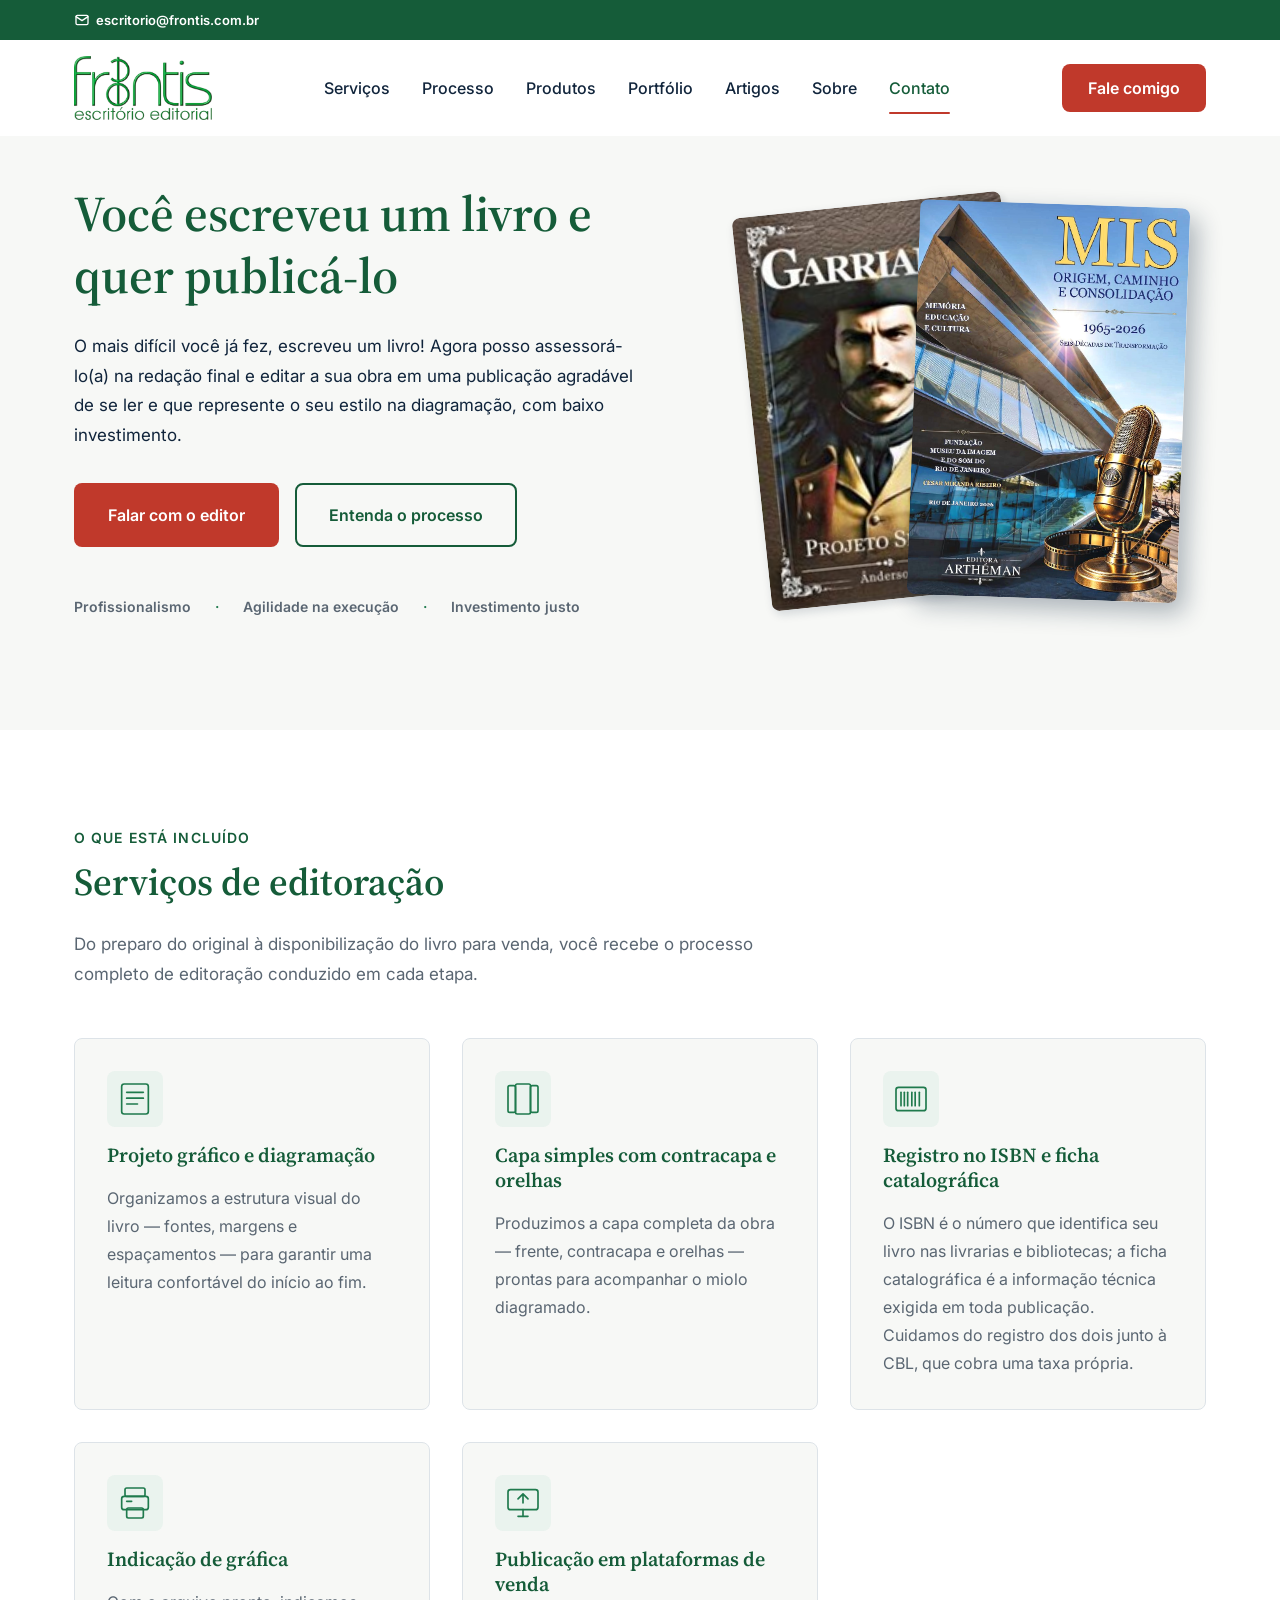
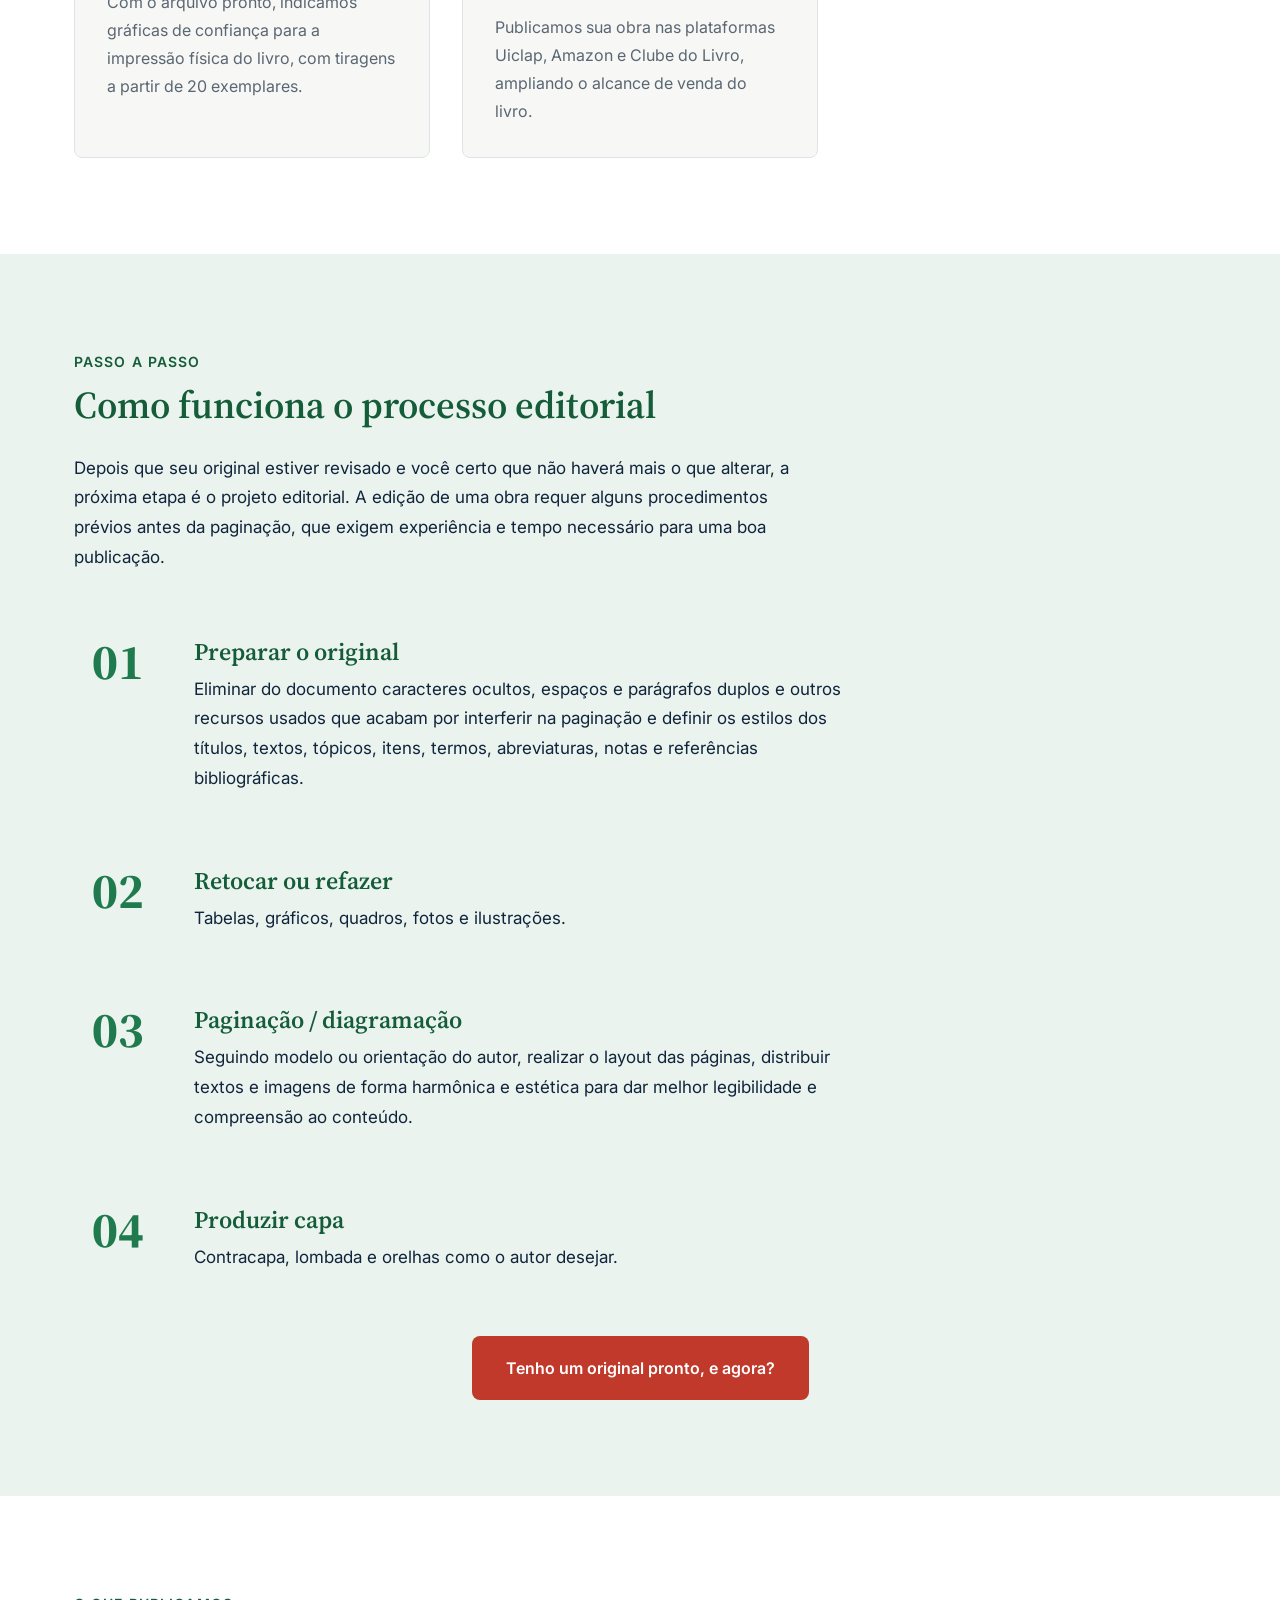
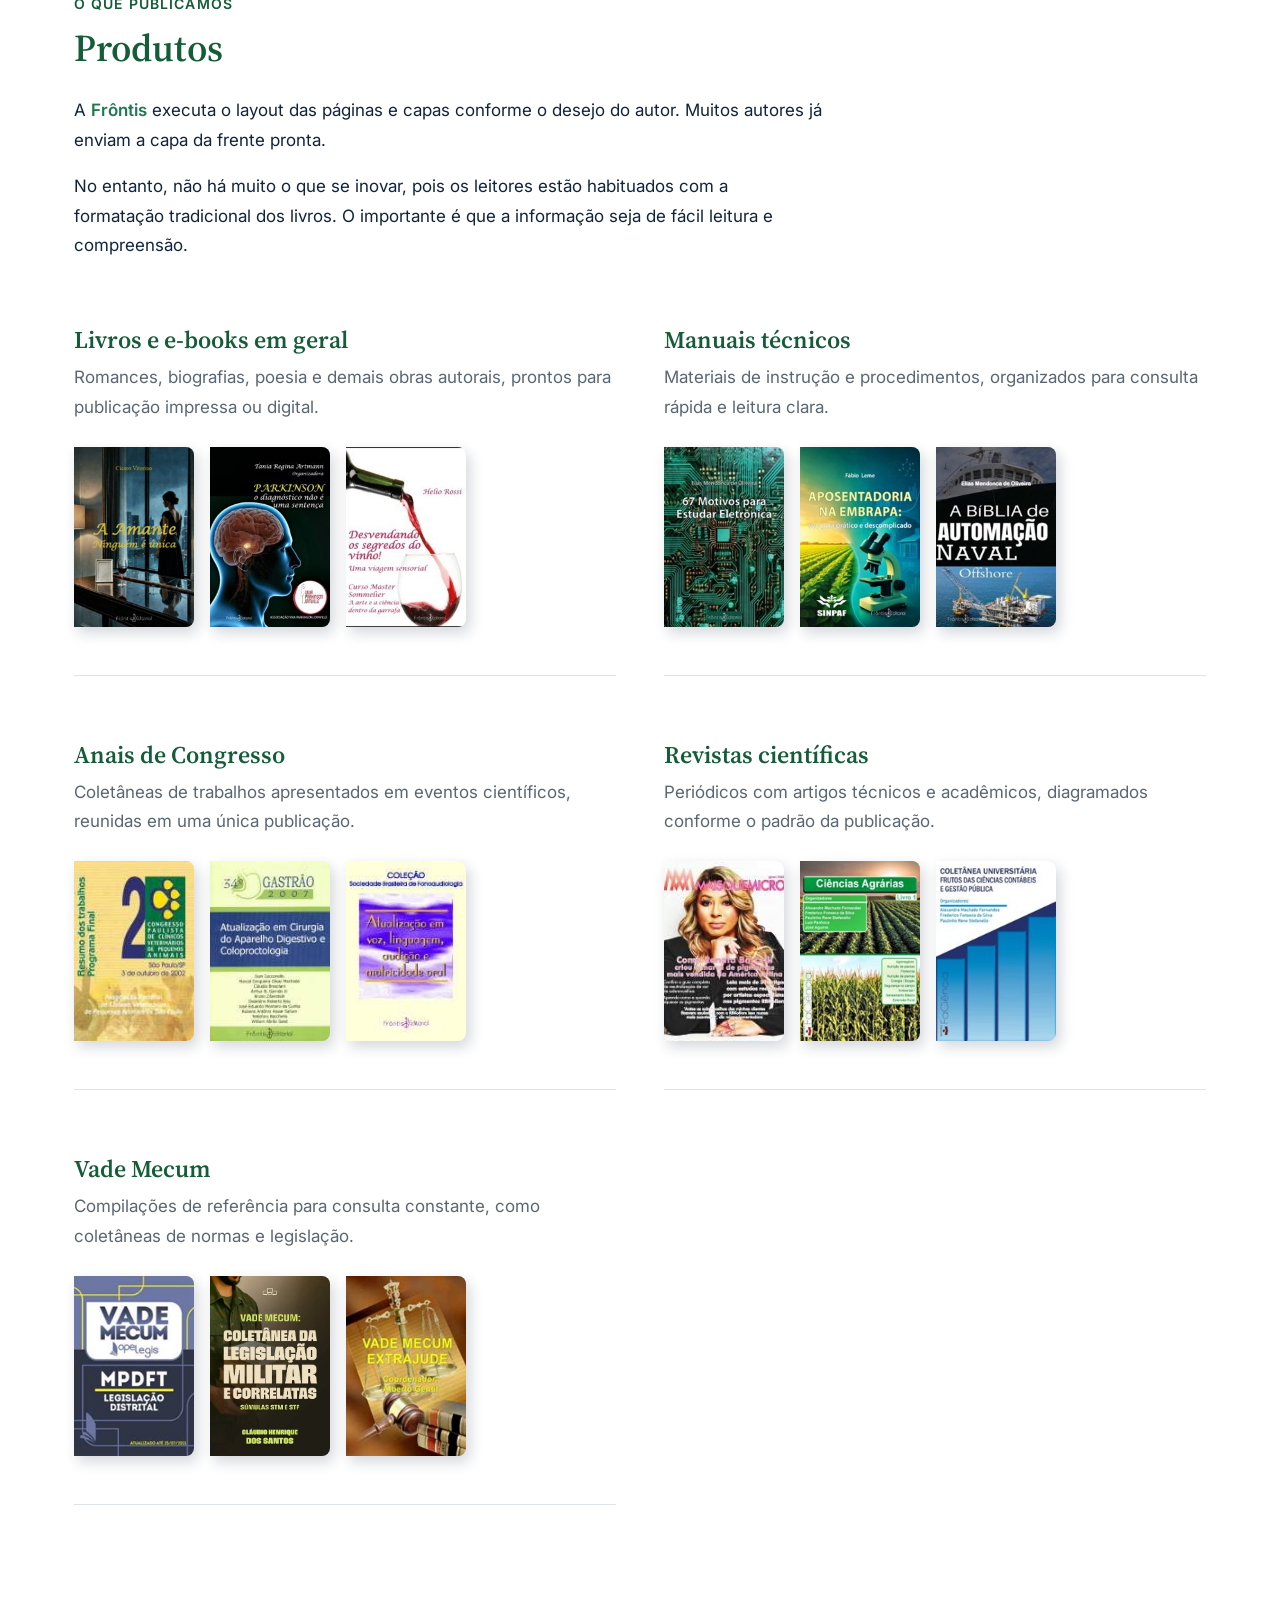
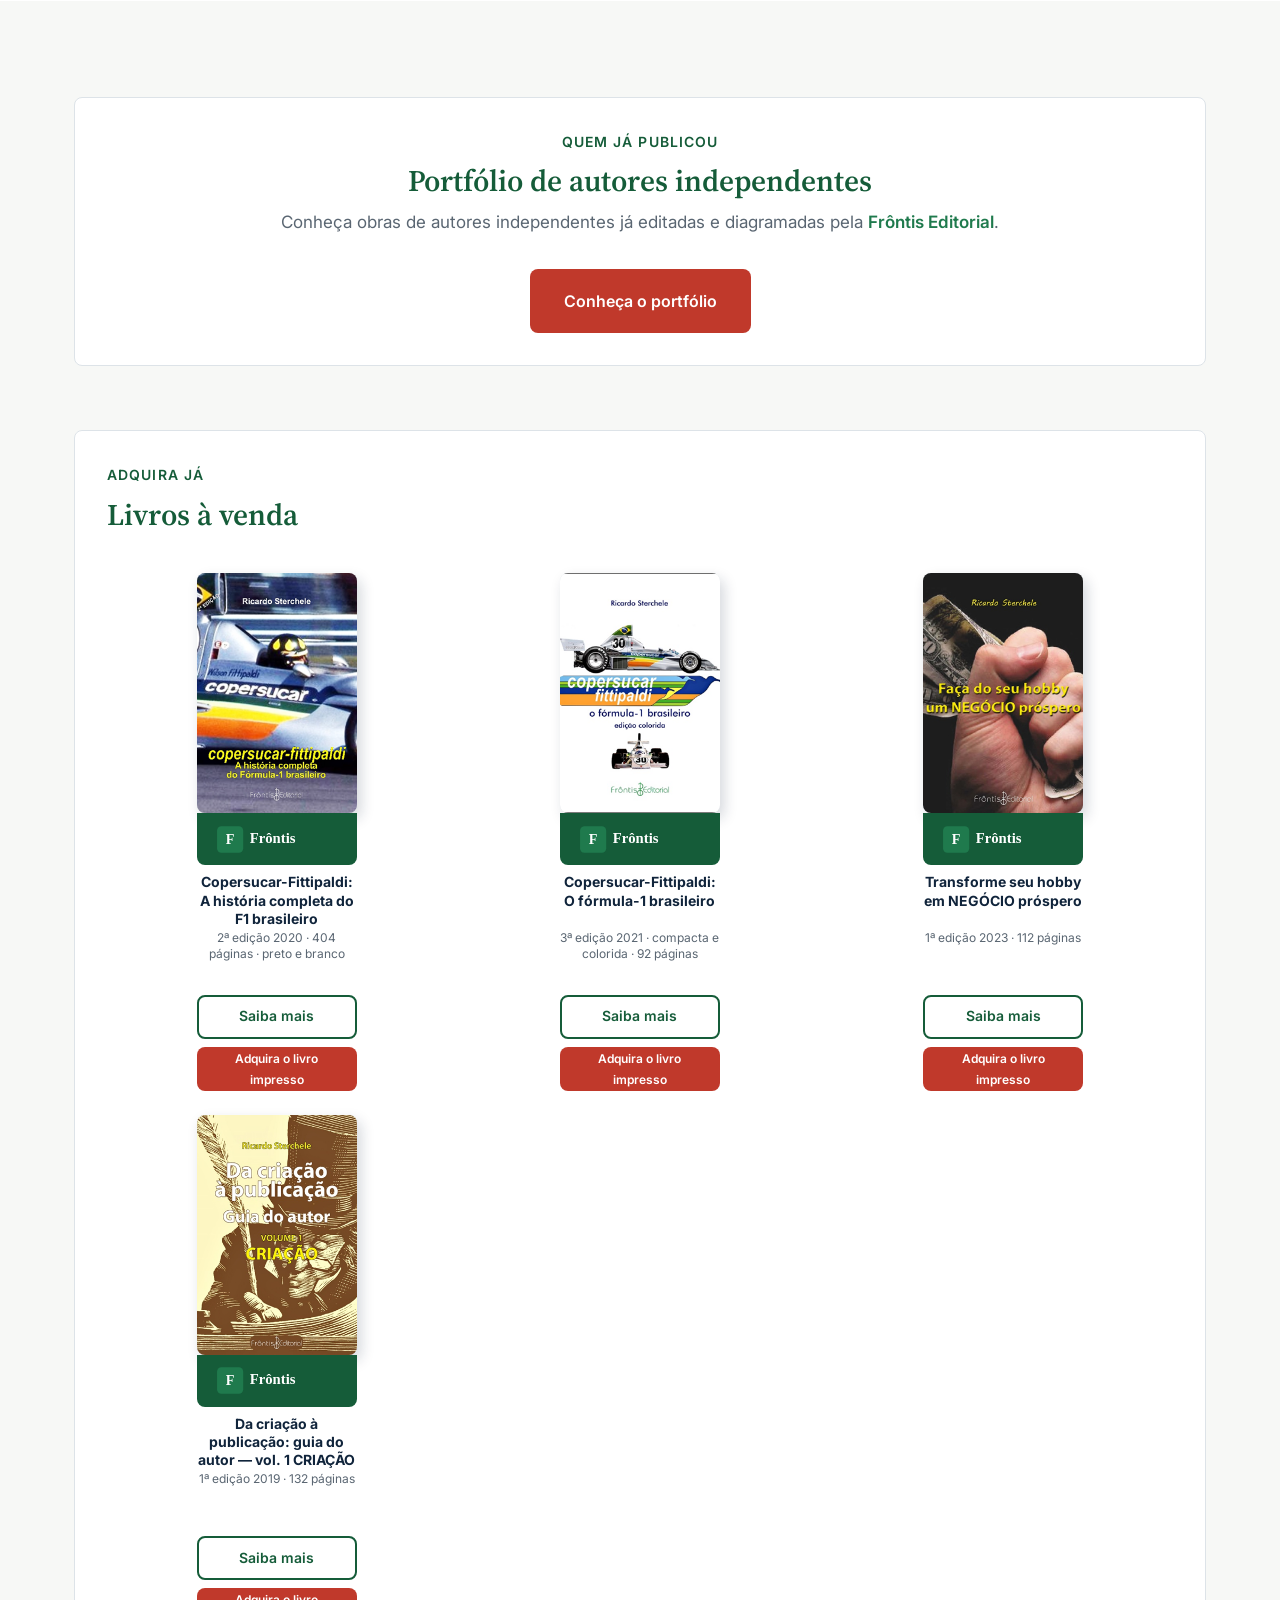
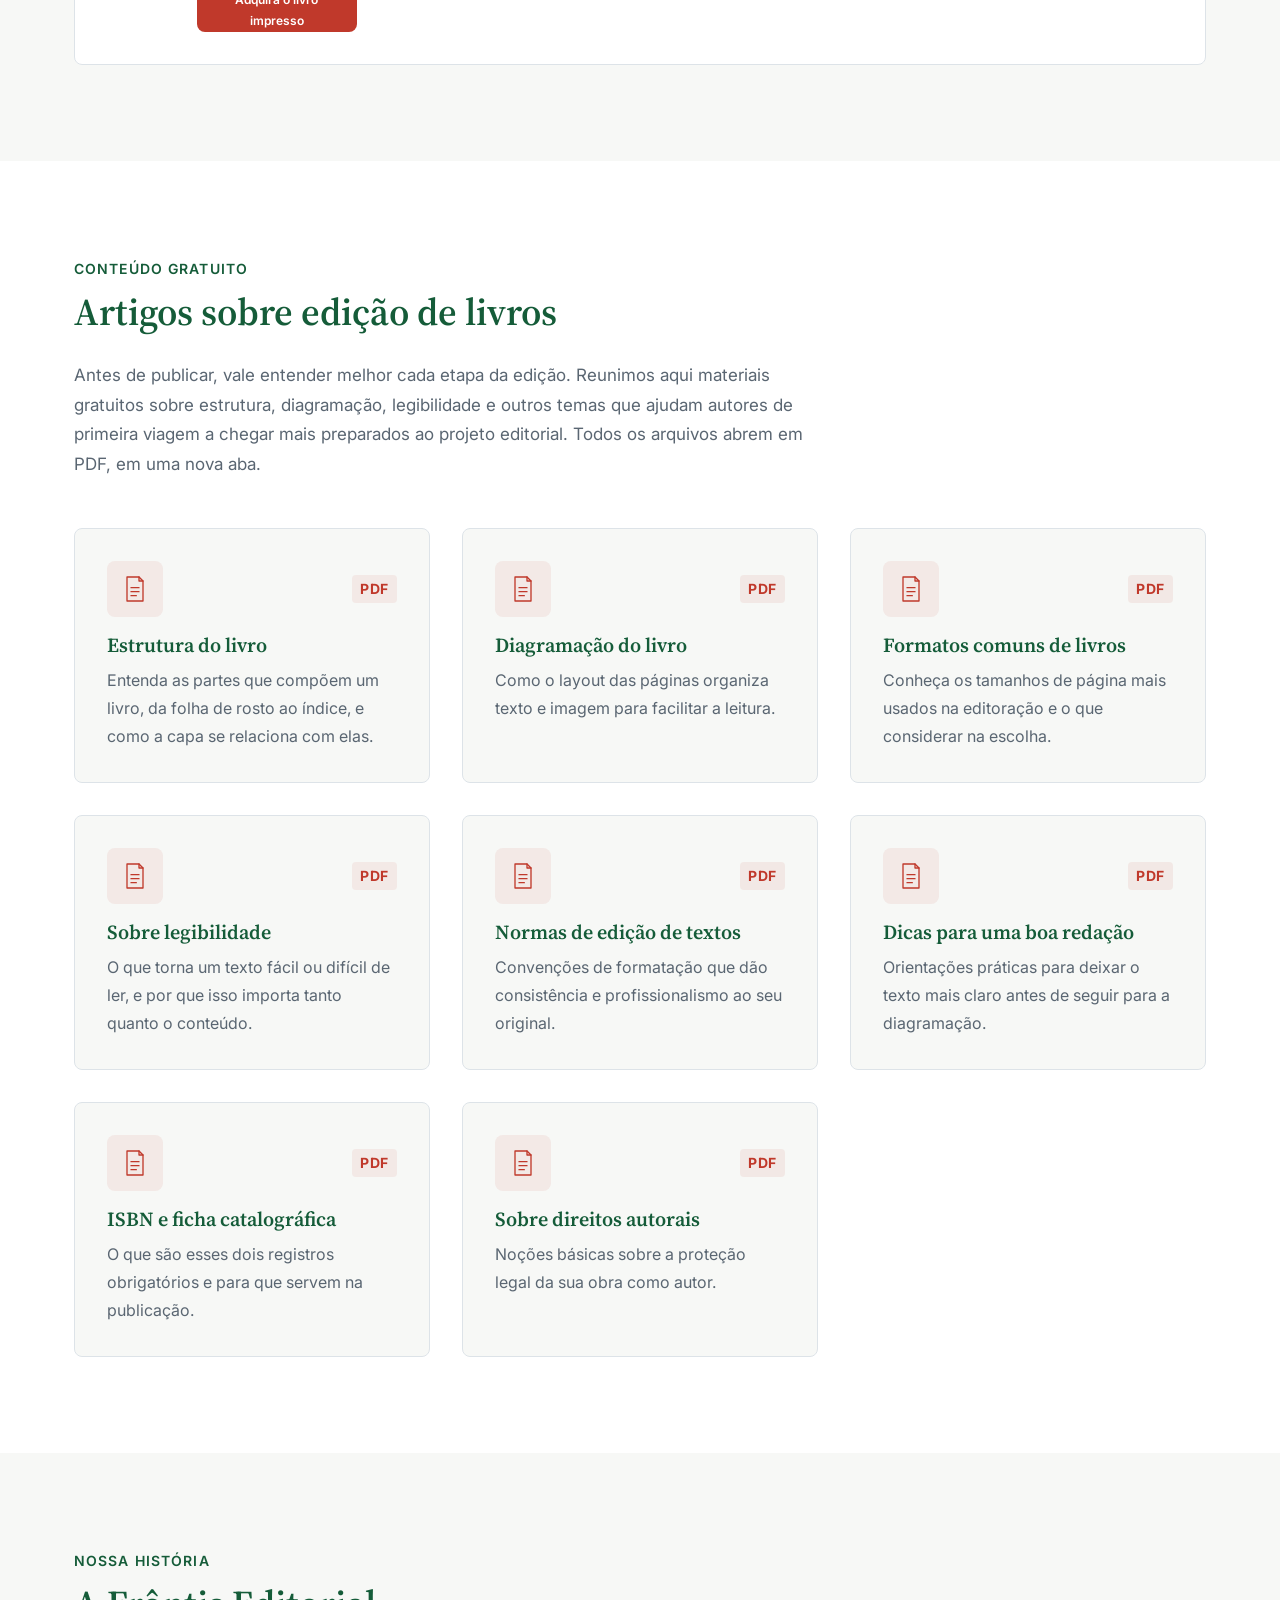
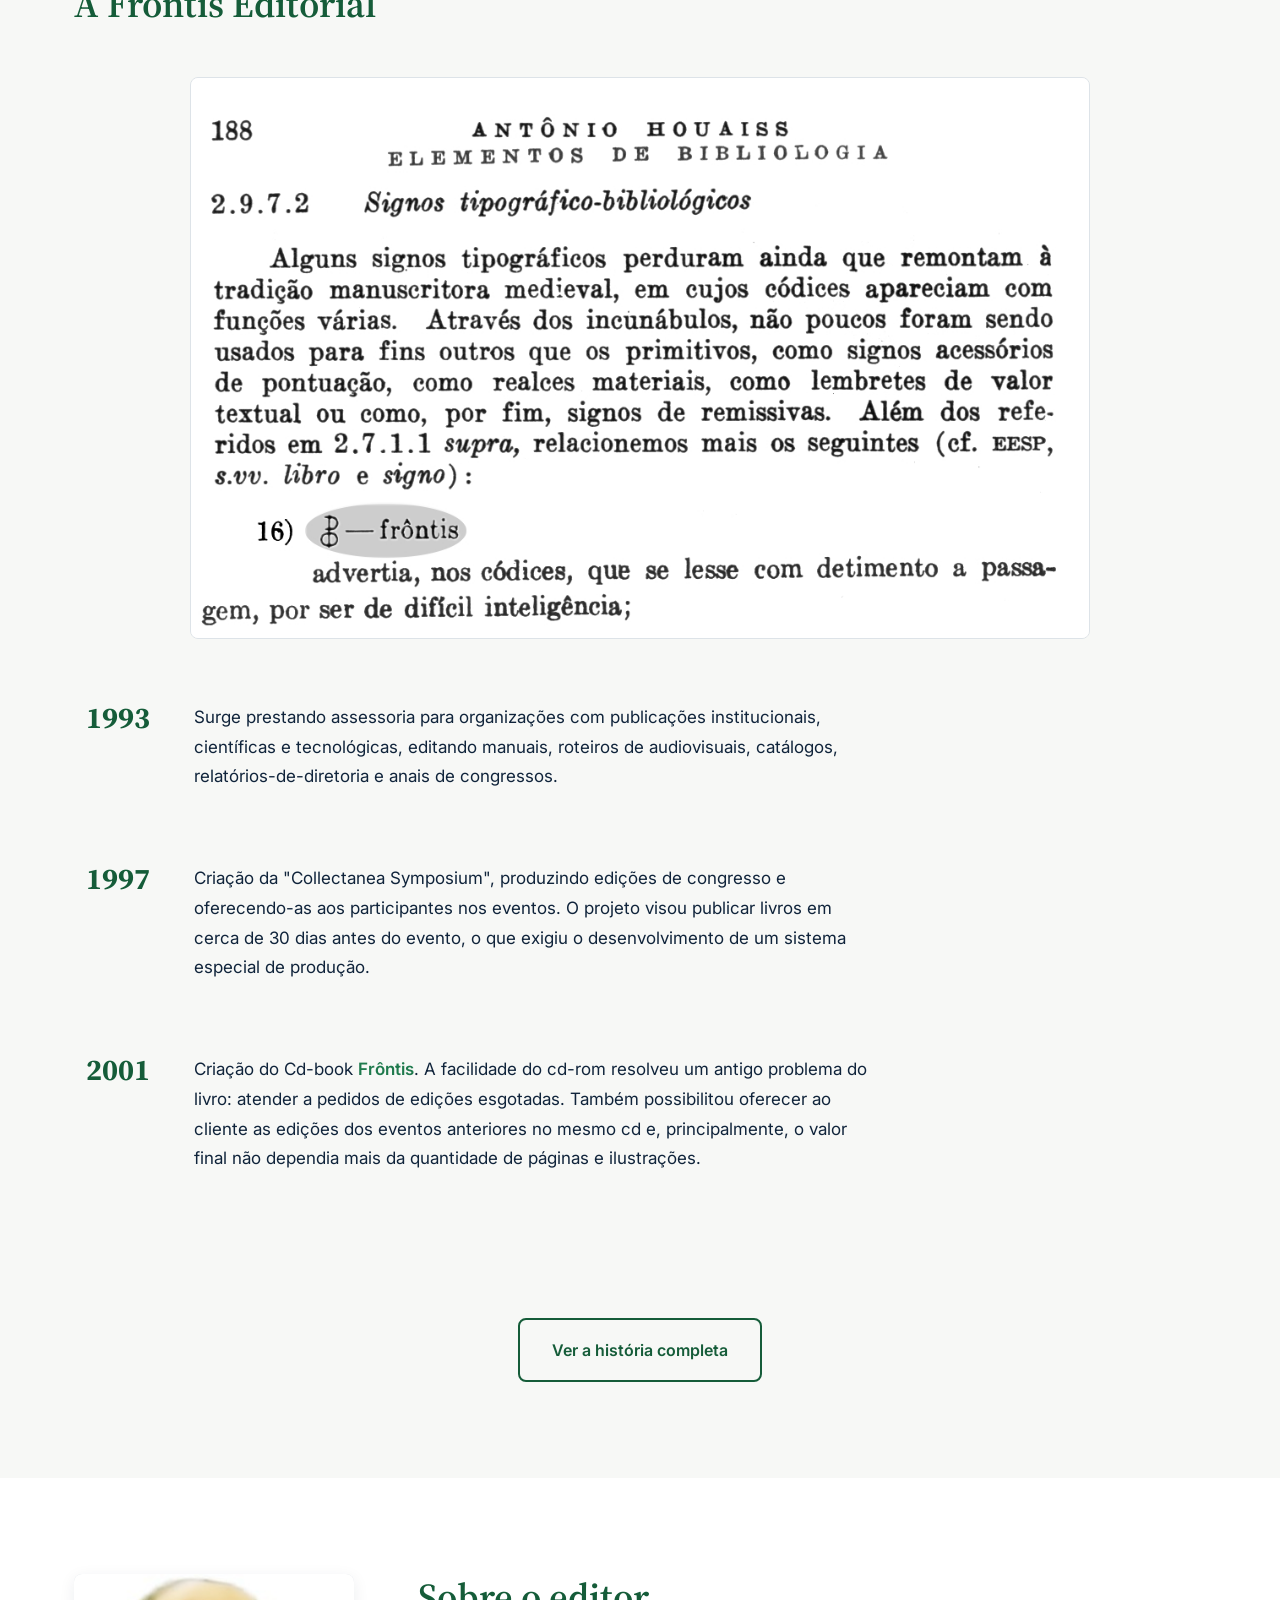
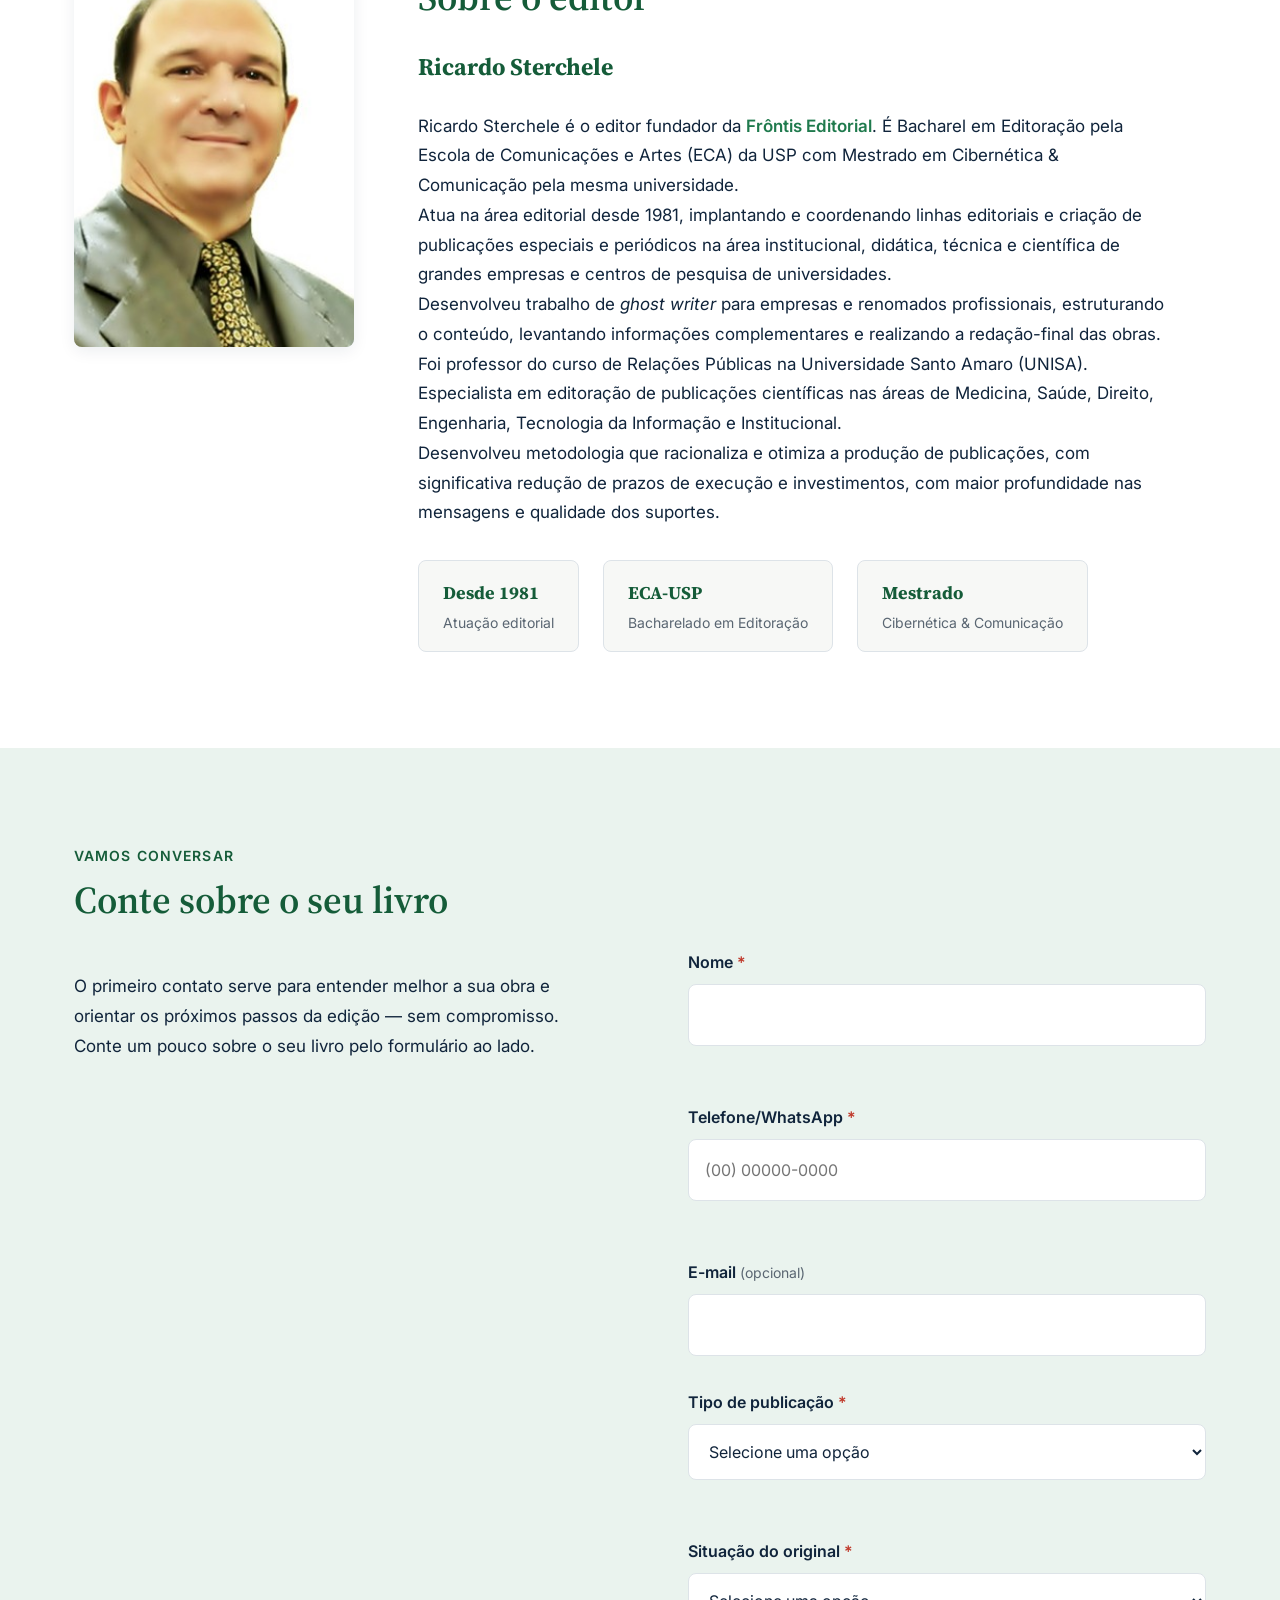
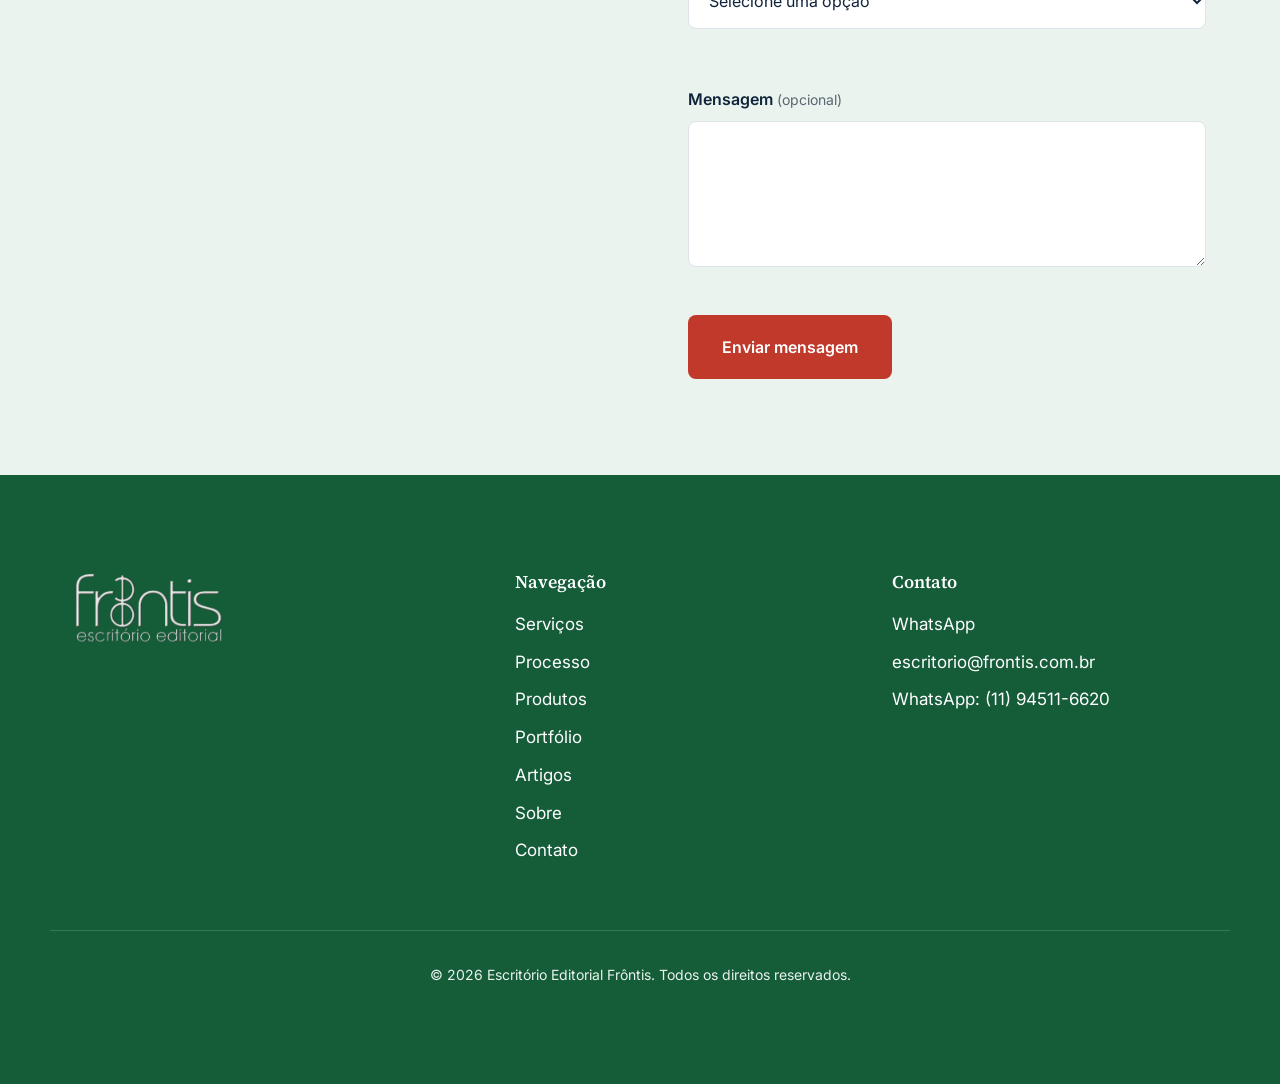
==== commit f971ef17: "Move portfólio de autores para o início da seção" ====
--- a/index.html
+++ b/index.html
@@ -450,15 +450,20 @@
     <!-- 6. Portfólio (links externos) -->
     <!-- A faixa azul com o destaque "500+ Anais de congressos" foi removida
          a pedido do cliente. A seção passou a ter padding próprio (classe
-         "section") e ganhou um título (olho + h2), já que a faixa era o
-         único elemento com esse papel visual na seção. -->
+         "section"). -->
     <section class="portfolio section section--clara" id="portfolio">
       <div class="container">
-        <span class="olho">Publicações</span>
-        <h2 class="titulo-secao">Portfólio</h2>
-
-        <!-- Livros à venda, com o Portfólio de autores independentes logo
-             abaixo (empilhados em qualquer tamanho de tela). A compra
+        <div class="portfolio__coluna portfolio__coluna--centro">
+          <span class="olho">Quem já publicou</span>
+          <h3 class="portfolio__titulo">Portfólio de autores independentes</h3>
+          <p class="portfolio__apoio">Conheça obras de autores independentes já editadas e diagramadas pela <strong class="nome-marca">Frôntis Editorial</strong>.</p>
+
+          <div class="portfolio__cta-bloco">
+            <a href="https://frontis.com.br/livros_de_autores_4.html" class="btn" target="_blank" rel="noopener noreferrer" aria-label="Conheça o portfólio de autores independentes, abre em nova aba">Conheça o portfólio</a>
+          </div>
+        </div>
+
+        <!-- Livros à venda. A compra
              acontece FORA do site: cada capa é apenas um link para a
              plataforma externa (Uiclap). Isto NÃO é uma loja virtual — sem
              carrinho, preço, quantidade ou checkout. -->
@@ -539,15 +544,6 @@
             </div>
           </div>
 
-          <div class="portfolio__coluna portfolio__coluna--centro anim-item">
-            <span class="olho">Quem já publicou</span>
-            <h3 class="portfolio__titulo">Portfólio de autores independentes</h3>
-            <p class="portfolio__apoio">Conheça obras de autores independentes já editadas e diagramadas pela <strong class="nome-marca">Frôntis Editorial</strong>.</p>
-
-            <div class="portfolio__cta-bloco">
-              <a href="https://frontis.com.br/livros_de_autores_4.html" class="btn" target="_blank" rel="noopener noreferrer" aria-label="Conheça o portfólio de autores independentes, abre em nova aba">Conheça o portfólio</a>
-            </div>
-          </div>
         </div>
       </div>
     </section>
--- a/css/style.css
+++ b/css/style.css
@@ -89,10 +89,23 @@
 h6 { font-size: var(--texto-18); }
 
 @media (max-width: 767px) {
+  body,
   h1, h2, h3, h4, h5, h6 {
     text-align: center !important;
   }
 
+  input,
+  select,
+  textarea,
+  button {
+    text-align: center;
+  }
+
+  ul,
+  ol {
+    padding-left: 0;
+    list-style-position: inside;
+  }
 }
 
 p {
@@ -708,6 +721,12 @@
 
   .hero__diferenciais {
     display: none;
+  }
+}
+
+@media (max-width: 767px) {
+  .hero__imagem {
+    margin-top: calc(-1 * var(--esp-2));
   }
 }
 
@@ -1307,8 +1326,7 @@
   margin-top: var(--esp-5);
 }
 
-/* Livros à venda e Portfólio empilhados, o Portfólio sempre abaixo dos
-   livros à venda — mesma largura em qualquer tamanho de tela. */
+/* Livros à venda abaixo do Portfólio, com a mesma largura em qualquer tela. */
 .portfolio__colunas {
   display: grid;
   grid-template-columns: 1fr;
@@ -1779,6 +1797,12 @@
   margin-top: var(--esp-2);
 }
 
+@media (max-width: 767px) {
+  .contato__enviar {
+    align-self: center;
+  }
+}
+
 .contato__sucesso {
   margin-top: var(--esp-2);
   padding: var(--esp-2) var(--esp-3);
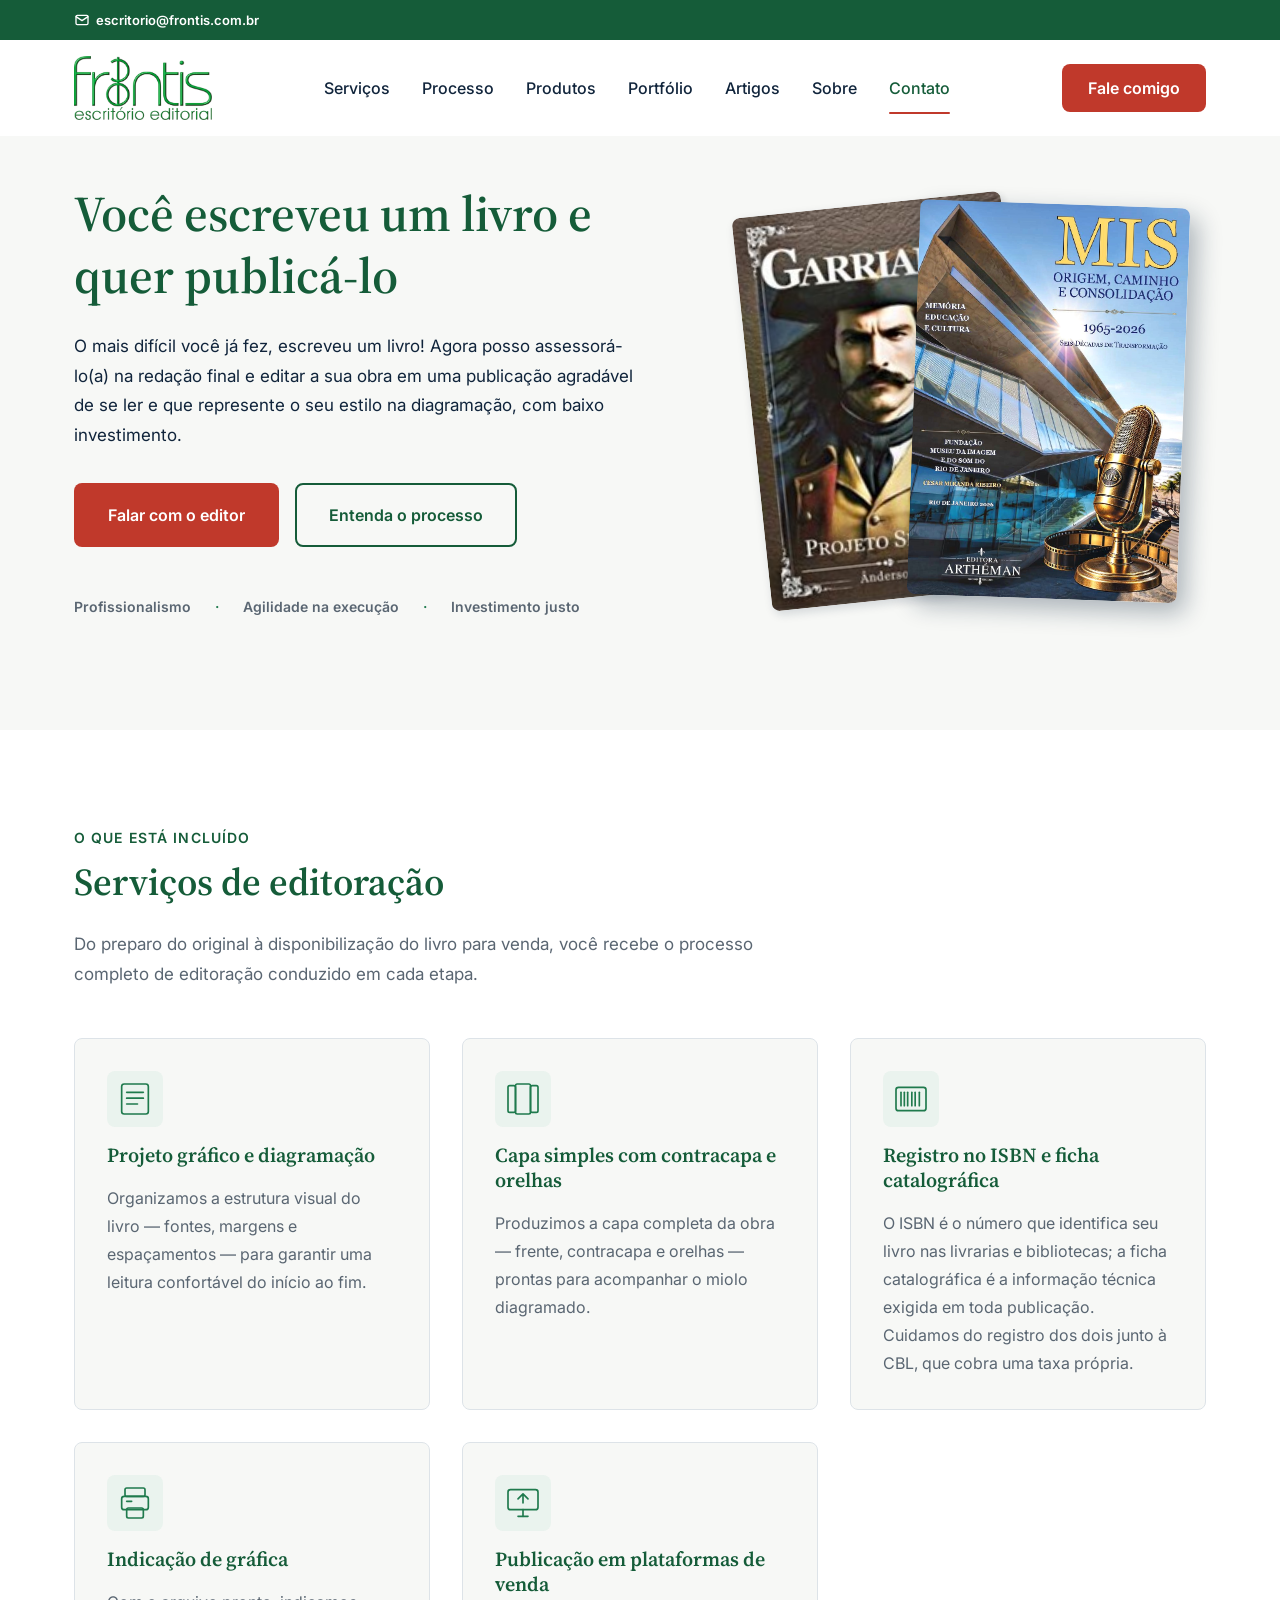
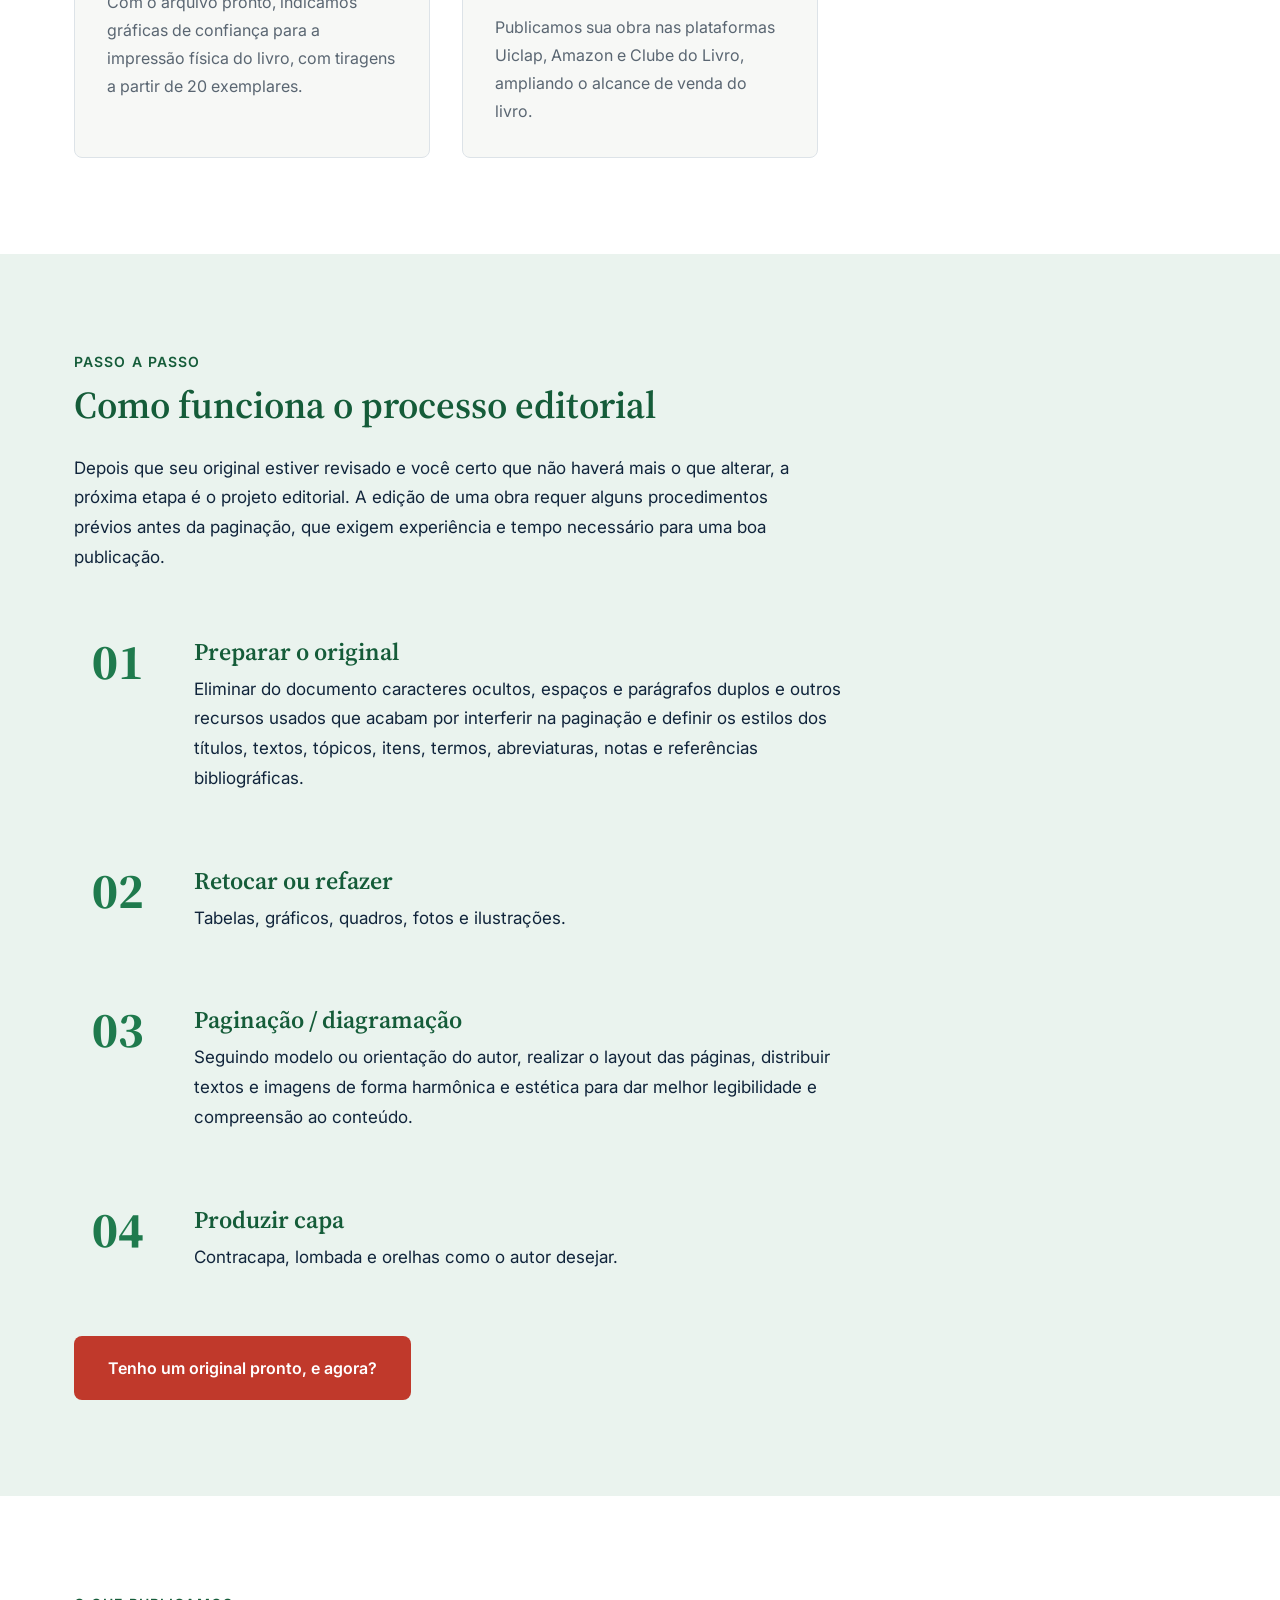
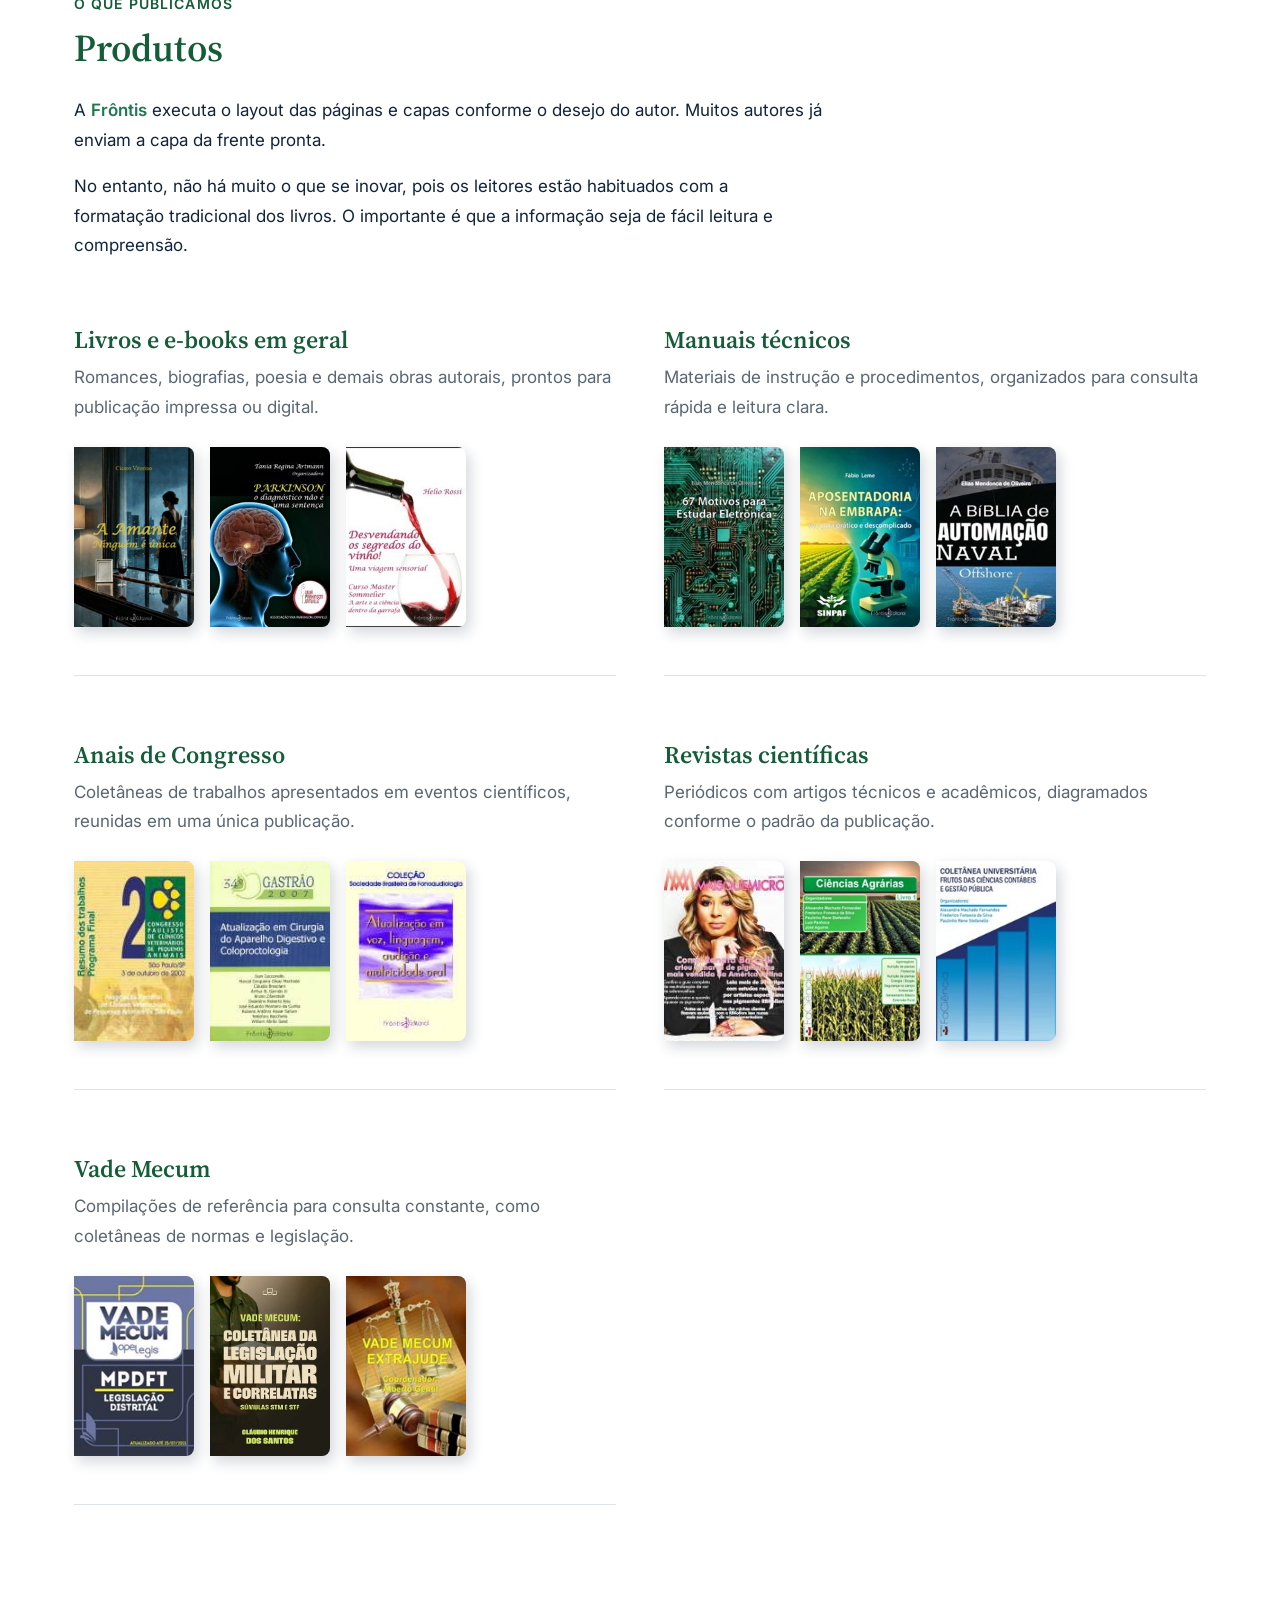
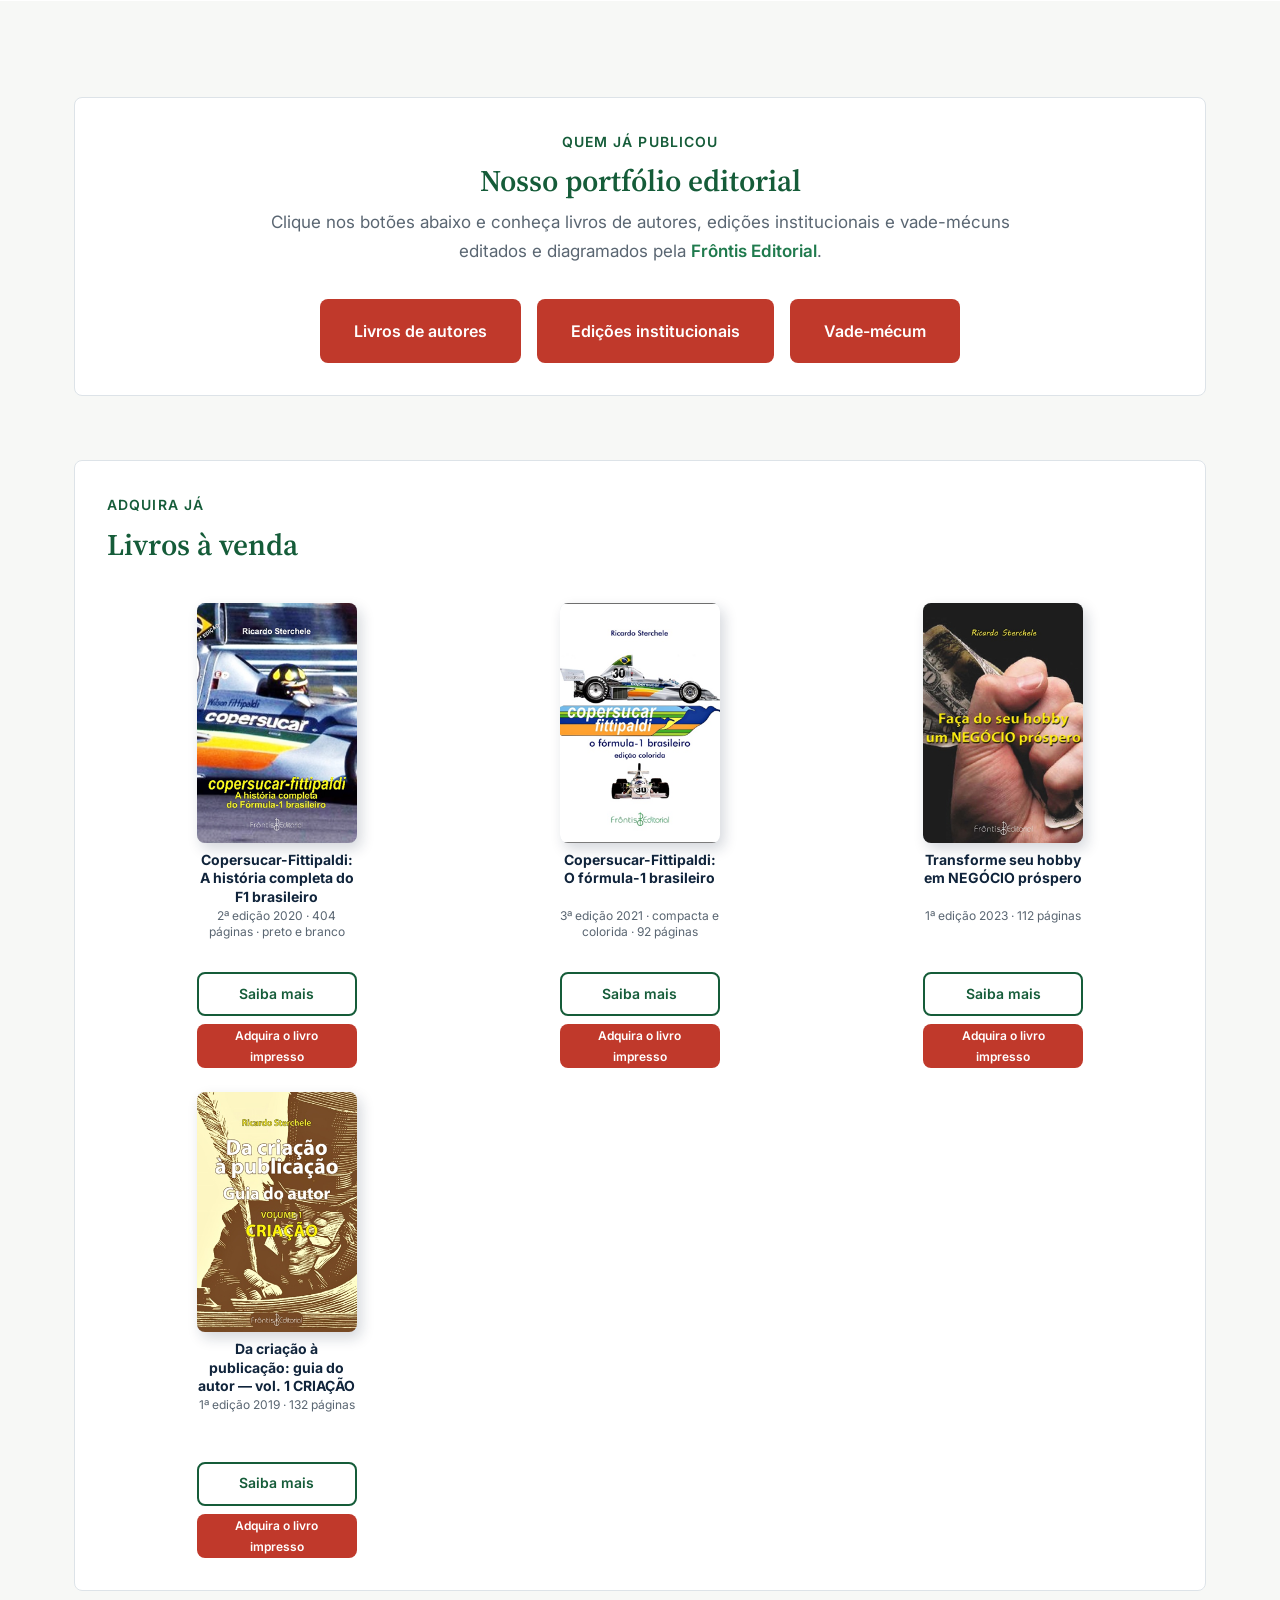
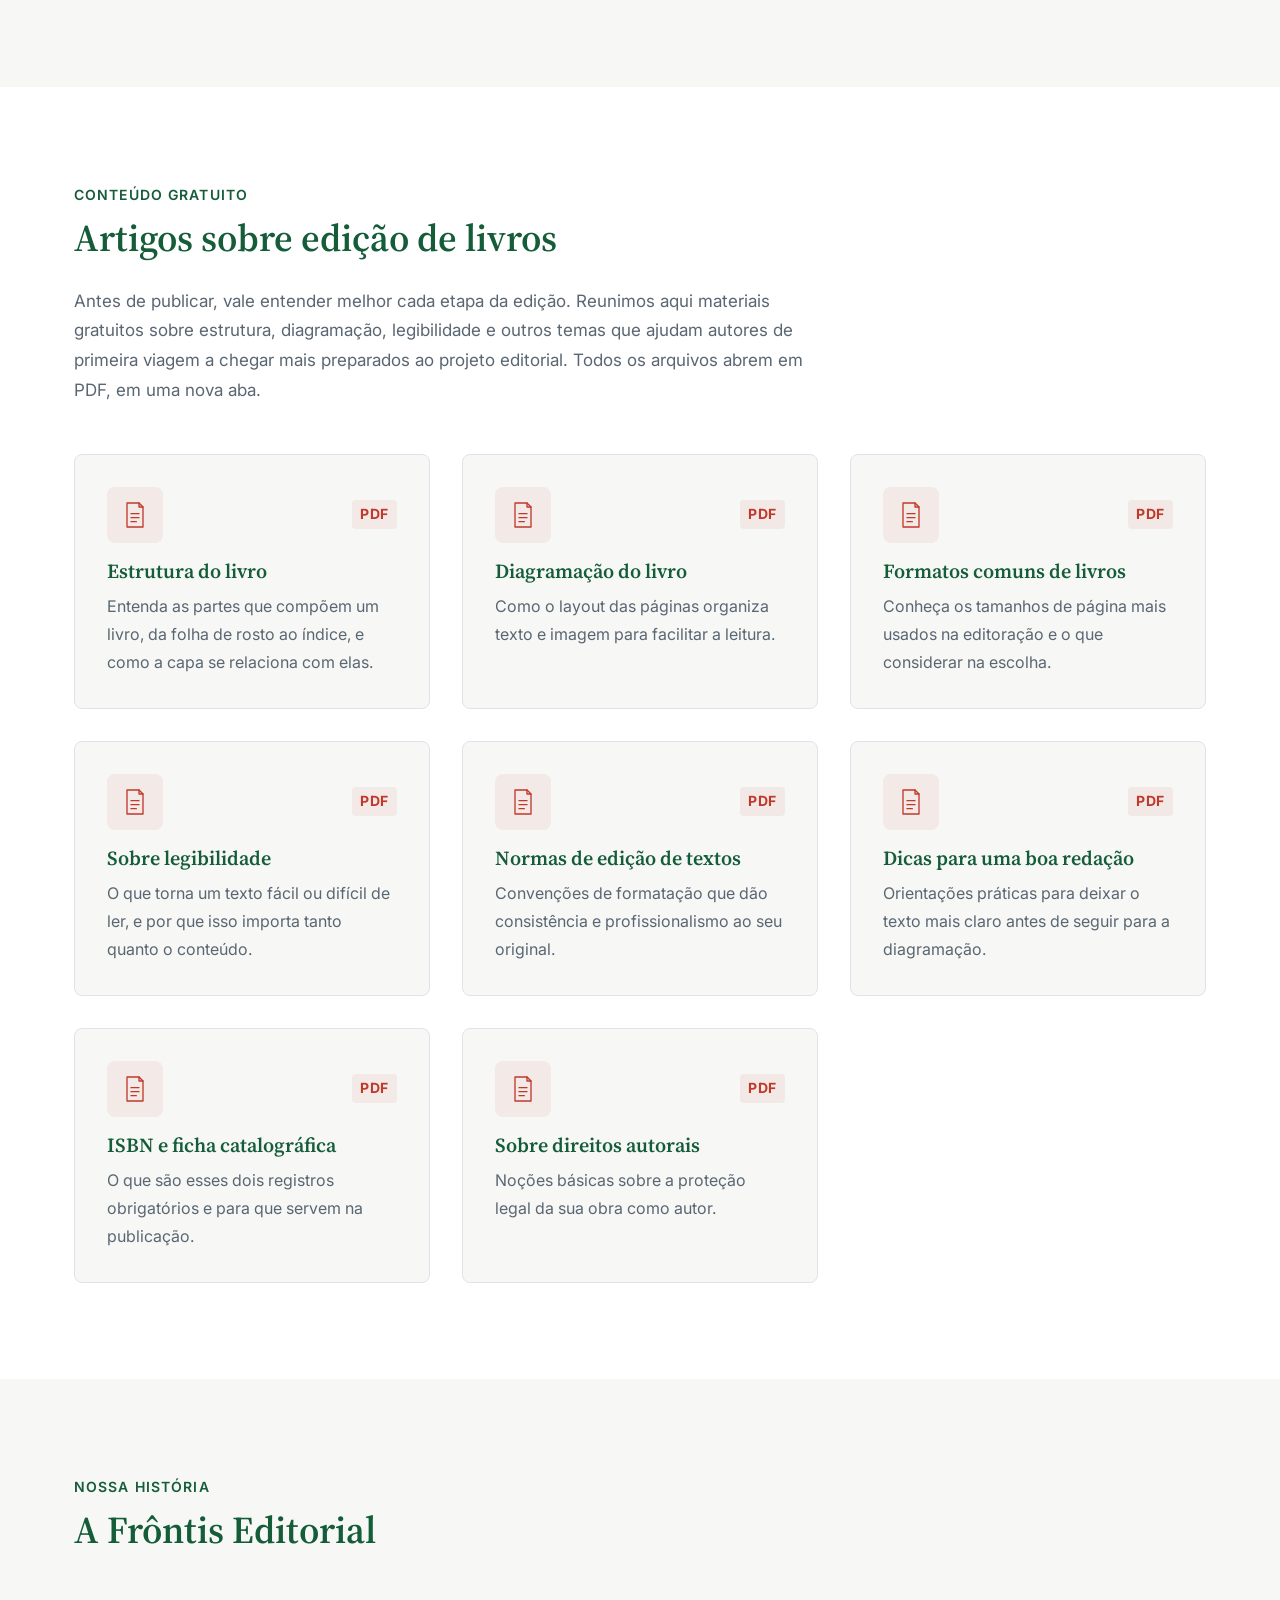
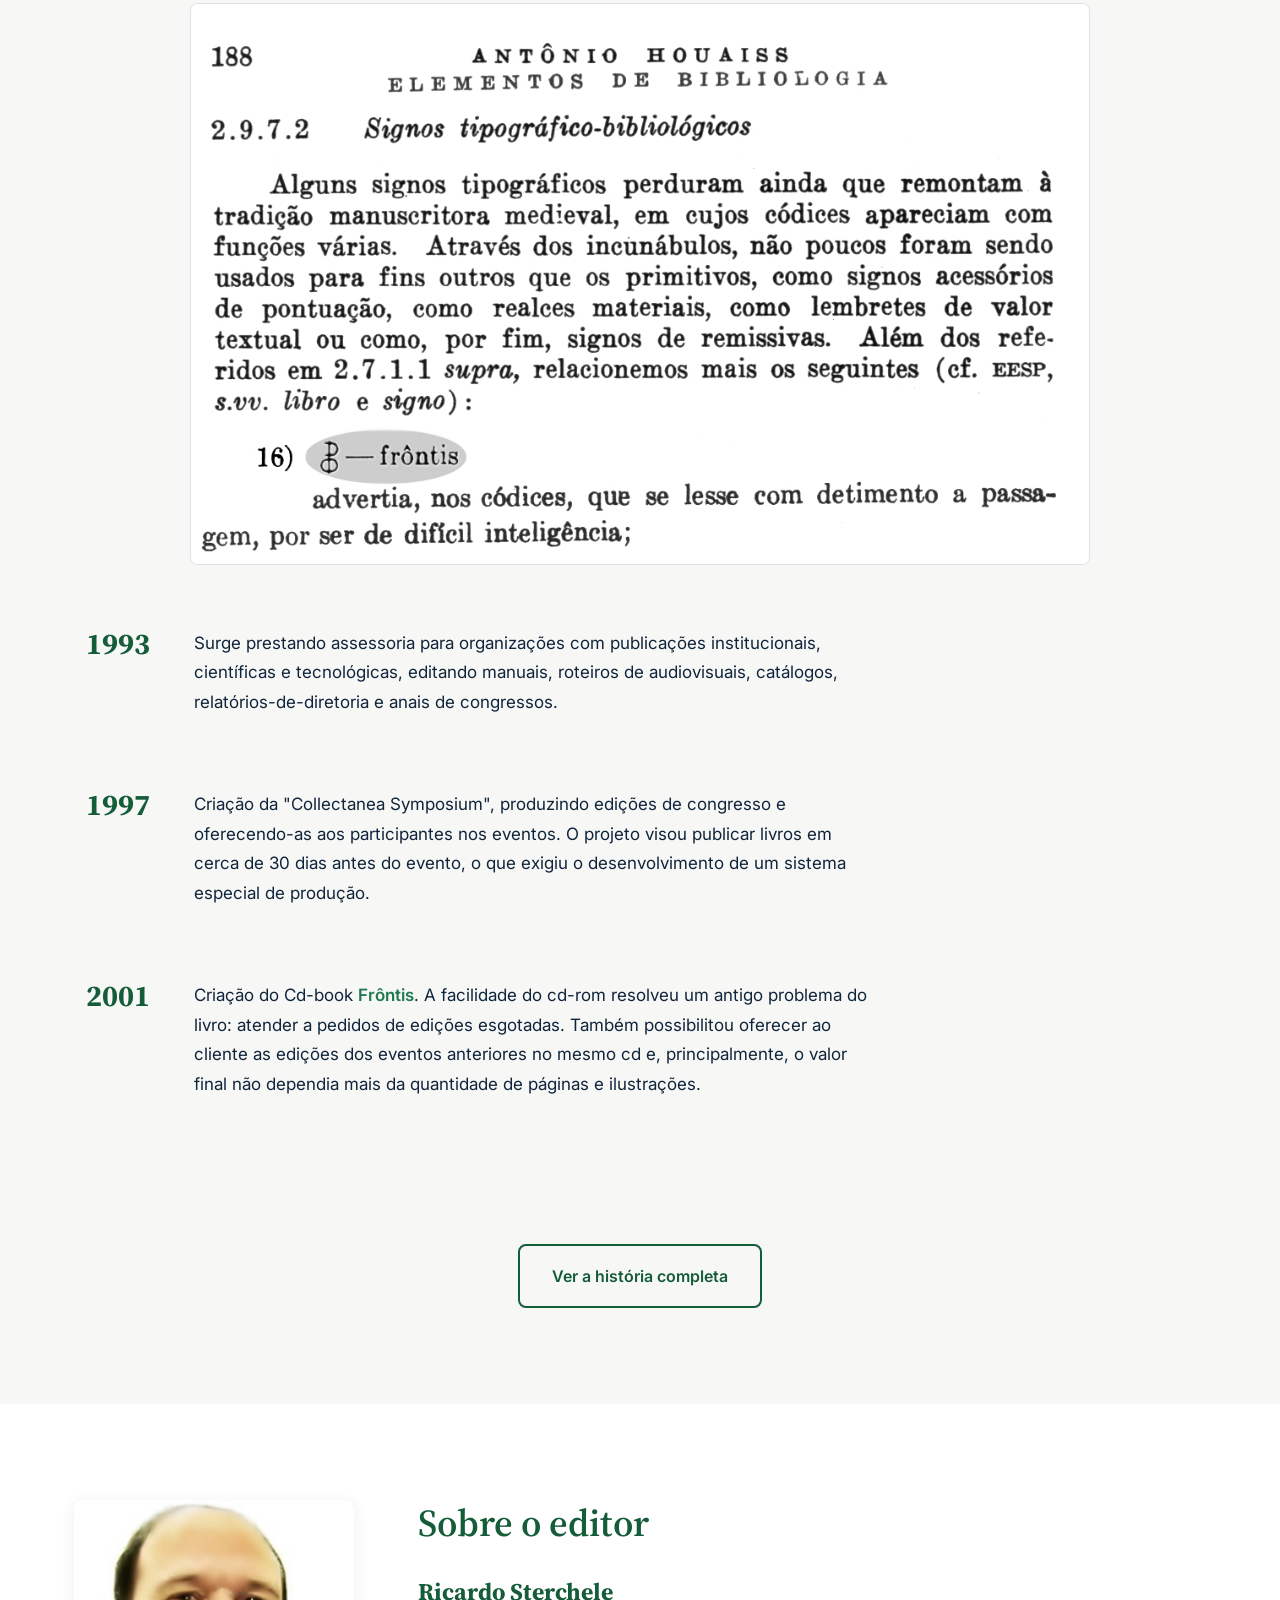
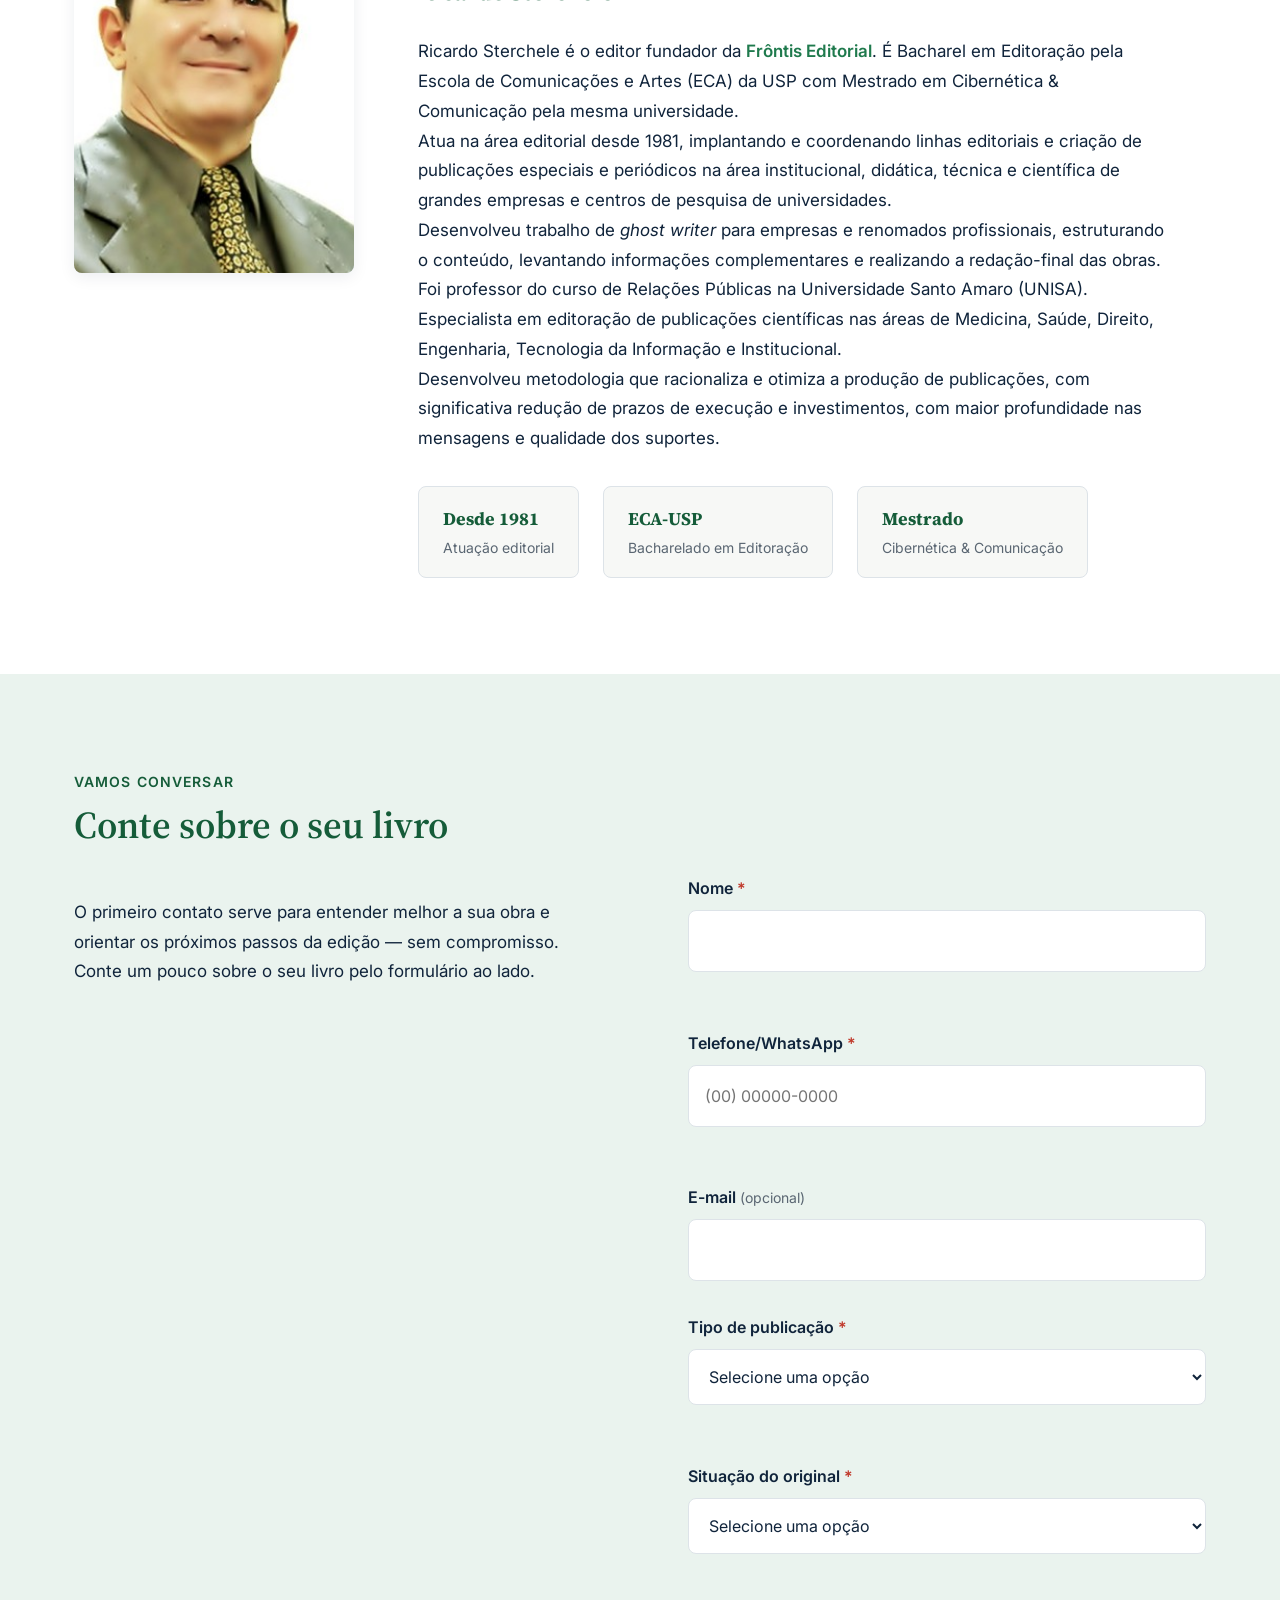
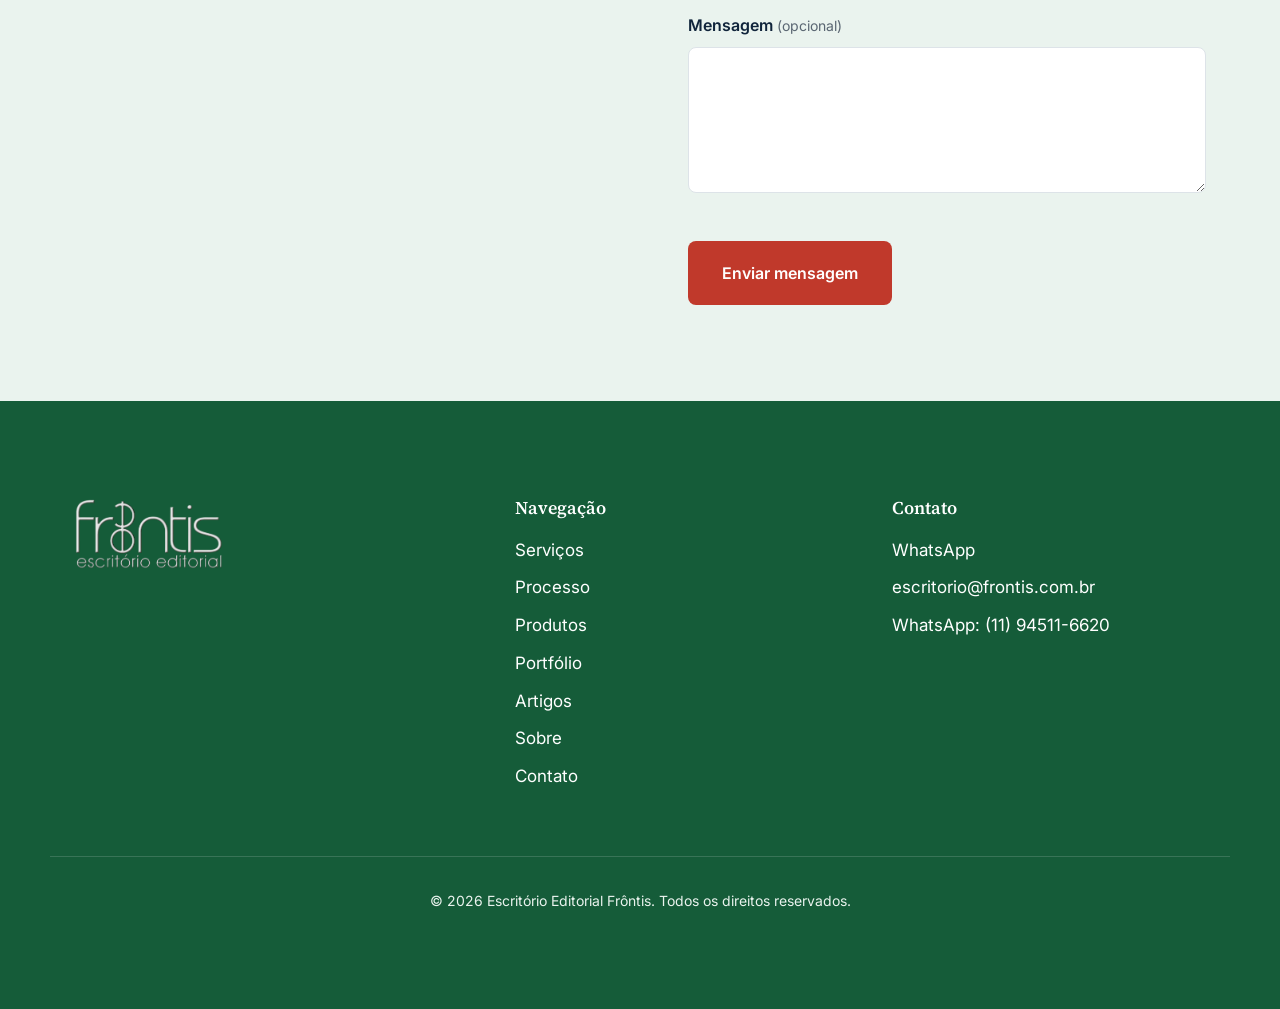
==== commit ac353824: "Adiciona páginas de portfólio: livros de autores, edições institucionais e vade-mécum Co-Authored-By" ====
--- a/index.html
+++ b/index.html
@@ -455,11 +455,13 @@
       <div class="container">
         <div class="portfolio__coluna portfolio__coluna--centro">
           <span class="olho">Quem já publicou</span>
-          <h3 class="portfolio__titulo">Portfólio de autores independentes</h3>
-          <p class="portfolio__apoio">Conheça obras de autores independentes já editadas e diagramadas pela <strong class="nome-marca">Frôntis Editorial</strong>.</p>
-
-          <div class="portfolio__cta-bloco">
-            <a href="https://frontis.com.br/livros_de_autores_4.html" class="btn" target="_blank" rel="noopener noreferrer" aria-label="Conheça o portfólio de autores independentes, abre em nova aba">Conheça o portfólio</a>
+          <h2 class="portfolio__titulo">Nosso portfólio editorial</h2>
+          <p class="portfolio__apoio">Clique nos botões abaixo e conheça livros de autores, edições institucionais e vade-mécuns editados e diagramados pela <strong class="nome-marca">Frôntis Editorial</strong>.</p>
+
+          <div class="portfolio__cta-bloco portfolio__acessos">
+            <a href="portfolio-autores.html" class="btn">Livros de autores</a>
+            <a href="portfolio-institucionais.html" class="btn">Edições institucionais</a>
+            <a href="portfolio-vade-mecum.html" class="btn">Vade-mécum</a>
           </div>
         </div>
 
@@ -478,7 +480,6 @@
                 <div class="livro-card__capa">
                   <img src="assets/img/livros/copersucar-fittipaldi-2ed.png" alt="Capa do livro Copersucar-Fittipaldi: A história completa do F1 brasileiro" width="160" height="240" loading="lazy">
                 </div>
-                <div class="livro-card__marca"><img src="assets/logo-clara.svg" alt="Frôntis Editorial" width="120" height="40" loading="lazy"></div>
                 <div class="livro-card__corpo">
                   <h4 class="livro-card__titulo">Copersucar-Fittipaldi: A história completa do F1 brasileiro</h4>
                   <p class="livro-card__subtitulo">2ª edição 2020 · 404 páginas · preto e branco</p>
@@ -494,7 +495,6 @@
                 <div class="livro-card__capa">
                   <img src="assets/img/livros/copersucar-fittipaldi-3ed.png" alt="Capa do livro Copersucar-Fittipaldi: O fórmula-1 brasileiro" width="160" height="240" loading="lazy">
                 </div>
-                <div class="livro-card__marca"><img src="assets/logo-clara.svg" alt="Frôntis Editorial" width="120" height="40" loading="lazy"></div>
                 <div class="livro-card__corpo">
                   <h4 class="livro-card__titulo">Copersucar-Fittipaldi: O fórmula-1 brasileiro</h4>
                   <p class="livro-card__subtitulo">3ª edição 2021 · compacta e colorida · 92 páginas</p>
@@ -510,7 +510,6 @@
                 <div class="livro-card__capa">
                   <img src="assets/img/livros/transforme-seu-hobby.png" alt="Capa do livro Transforme seu hobby em NEGÓCIO próspero" width="160" height="240" loading="lazy">
                 </div>
-                <div class="livro-card__marca"><img src="assets/logo-clara.svg" alt="Frôntis Editorial" width="120" height="40" loading="lazy"></div>
                 <div class="livro-card__corpo">
                   <h4 class="livro-card__titulo">Transforme seu hobby em NEGÓCIO próspero</h4>
                   <p class="livro-card__subtitulo">1ª edição 2023 · 112 páginas</p>
@@ -526,7 +525,6 @@
                 <div class="livro-card__capa">
                   <img src="assets/img/livros/guia-do-autor-vol1.png" alt="Capa do livro Da criação à publicação: guia do autor — vol. 1 CRIAÇÃO" width="160" height="240" loading="lazy">
                 </div>
-                <div class="livro-card__marca"><img src="assets/logo-clara.svg" alt="Frôntis Editorial" width="120" height="40" loading="lazy"></div>
                 <div class="livro-card__corpo">
                   <h4 class="livro-card__titulo">Da criação à publicação: guia do autor — vol. 1 CRIAÇÃO</h4>
                   <p class="livro-card__subtitulo">1ª edição 2019 · 132 páginas</p>
--- a/css/style.css
+++ b/css/style.css
@@ -927,6 +927,12 @@
 .processo__cta {
   margin-top: var(--esp-6);
   text-align: center;
+}
+
+@media (min-width: 768px) {
+  .processo__cta {
+    text-align: left;
+  }
 }
 
 @media (max-width: 767px) {
@@ -1326,6 +1332,22 @@
   margin-top: var(--esp-5);
 }
 
+.portfolio__acessos {
+  display: flex;
+  flex-wrap: wrap;
+  justify-content: center;
+  gap: var(--esp-2);
+}
+
+.portfolio__acessos .btn {
+  white-space: normal;
+  text-align: center;
+}
+
+@media (max-width: 767px) {
+  .portfolio__acessos { width: 100%; flex-direction: column; }
+}
+
 /* Livros à venda abaixo do Portfólio, com a mesma largura em qualquer tela. */
 .portfolio__colunas {
   display: grid;
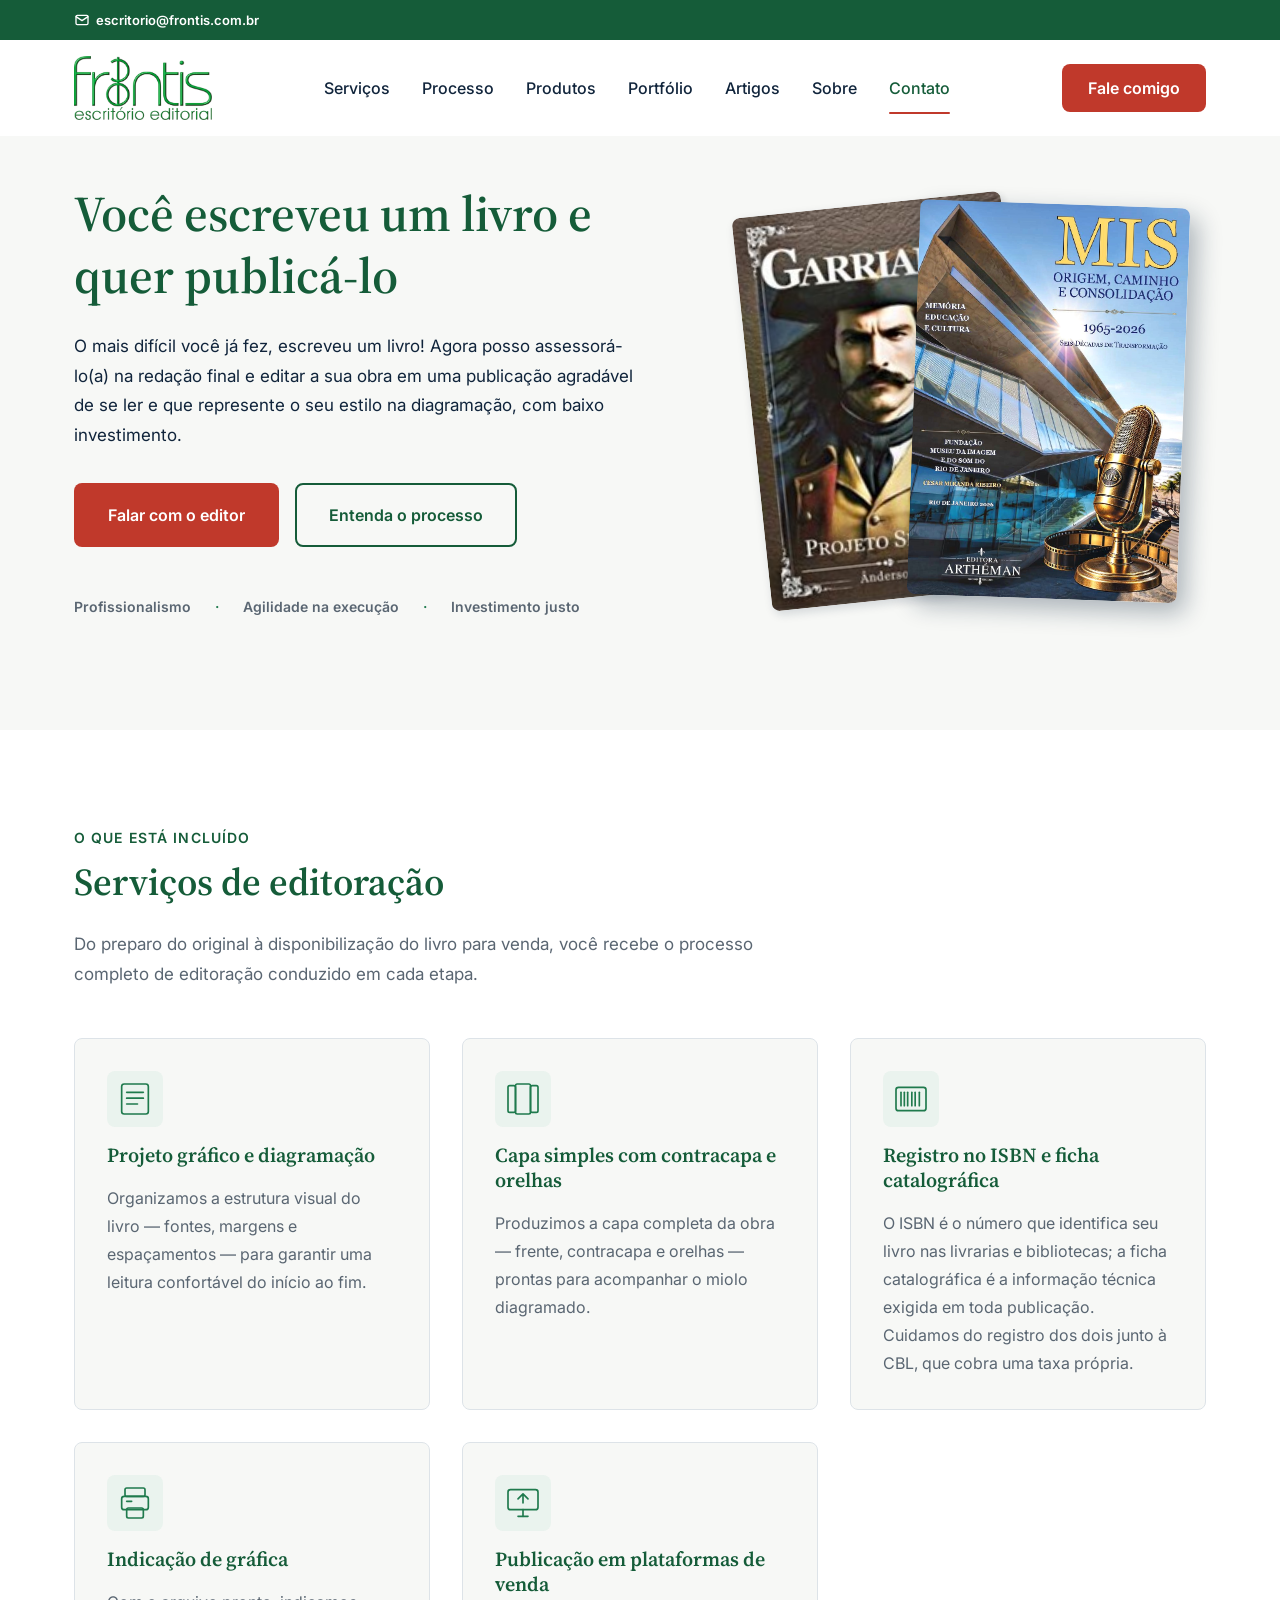
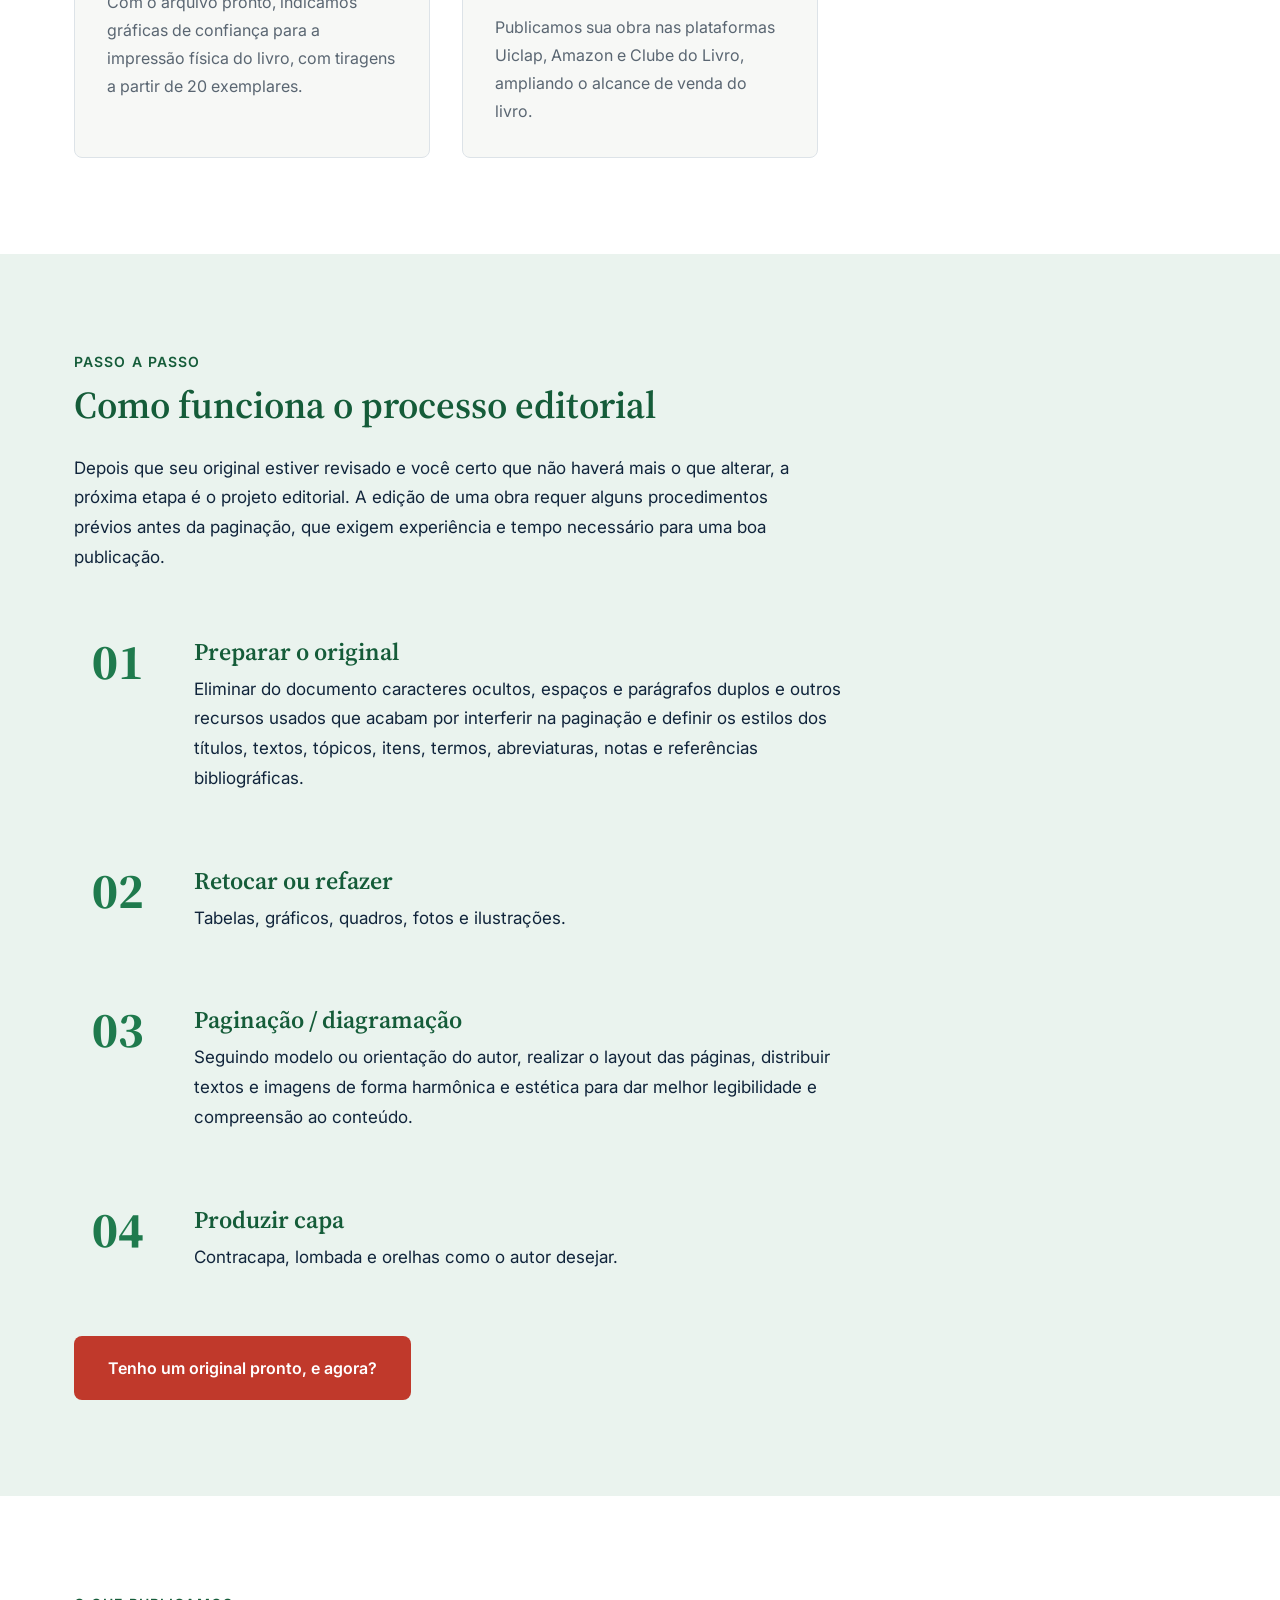
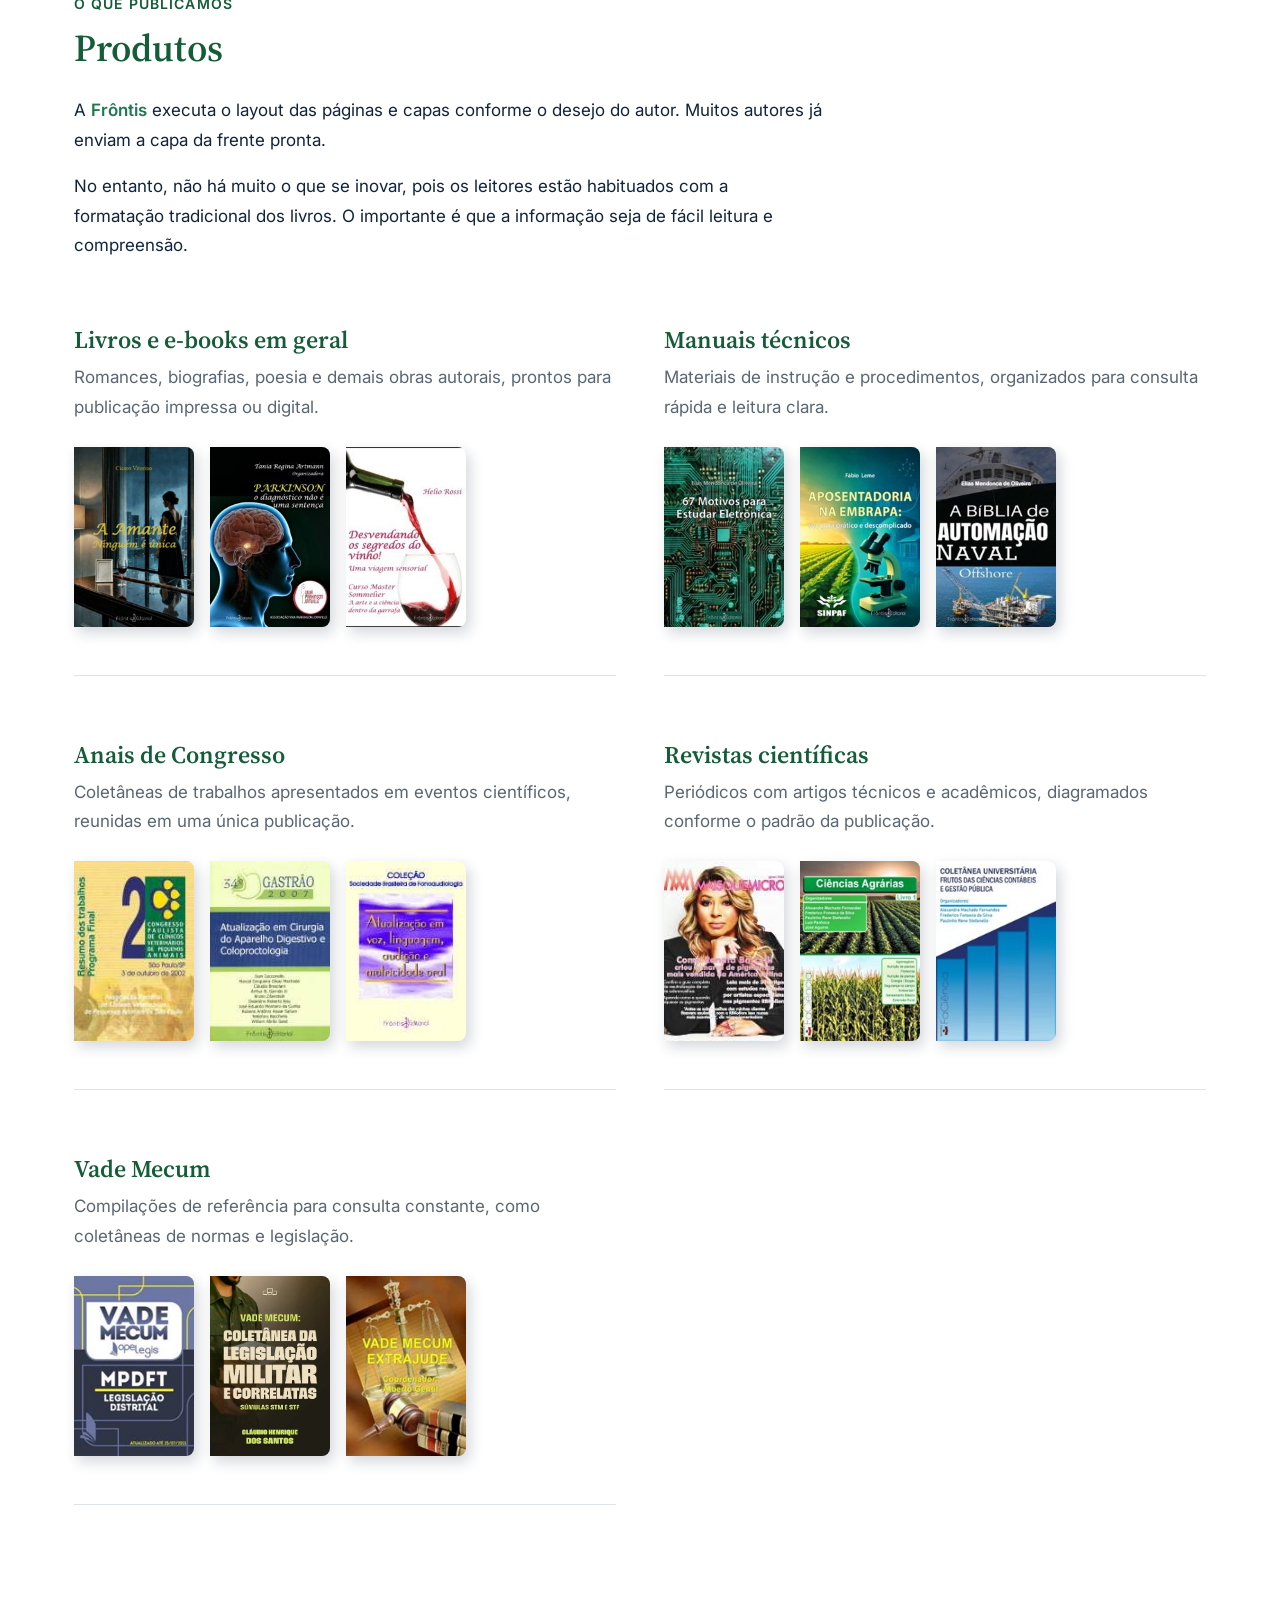
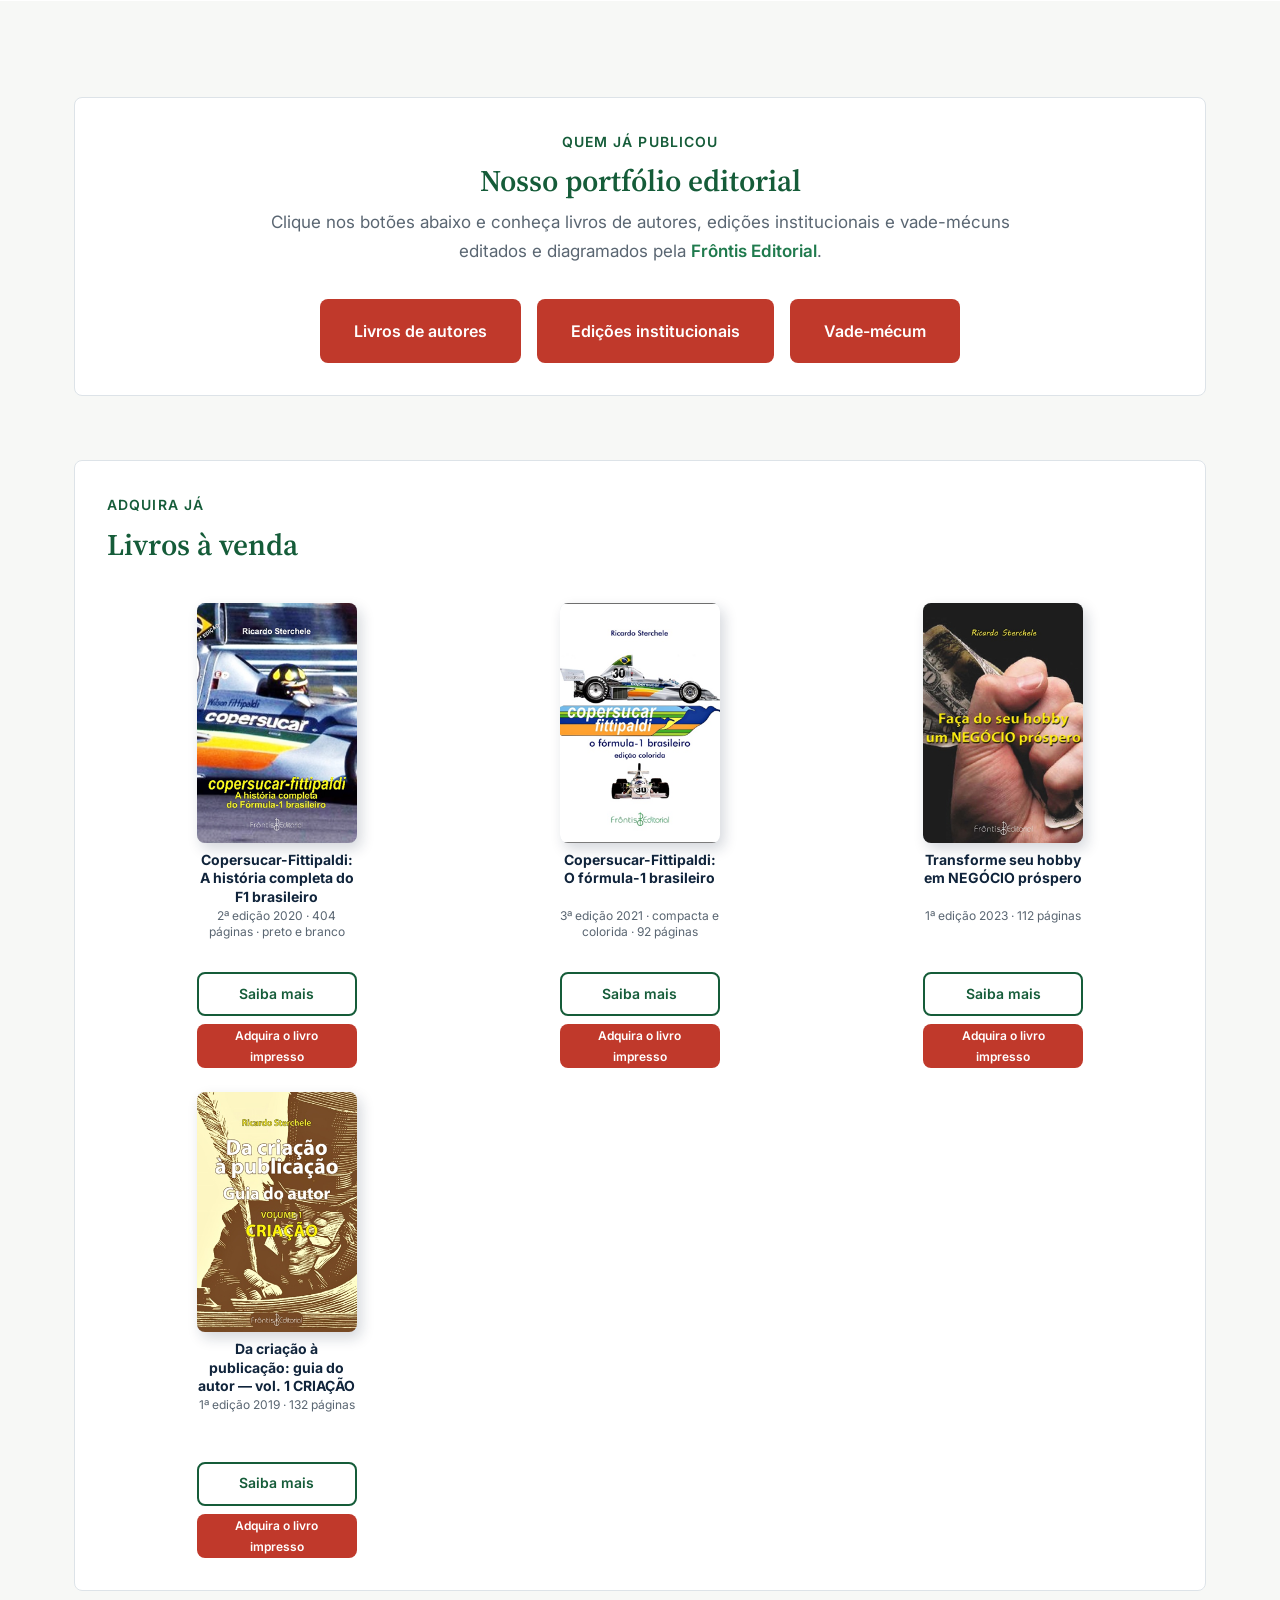
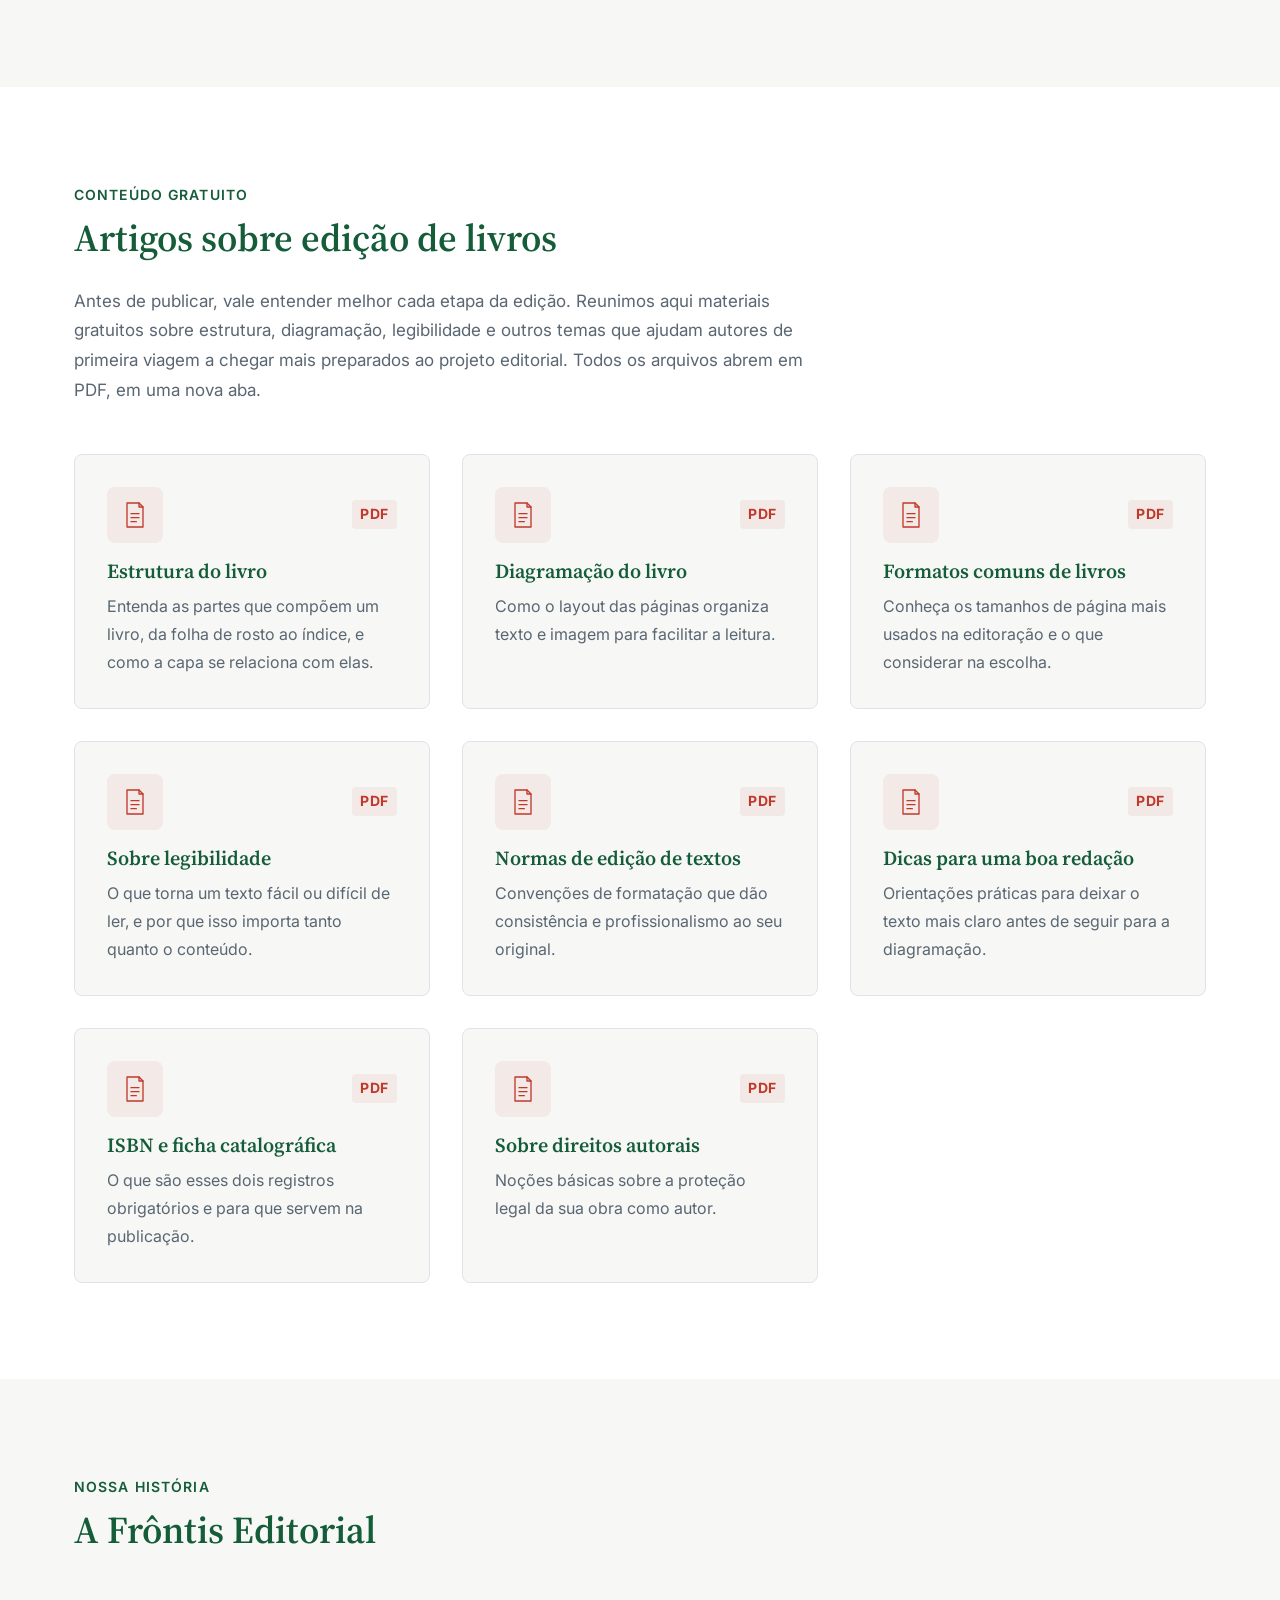
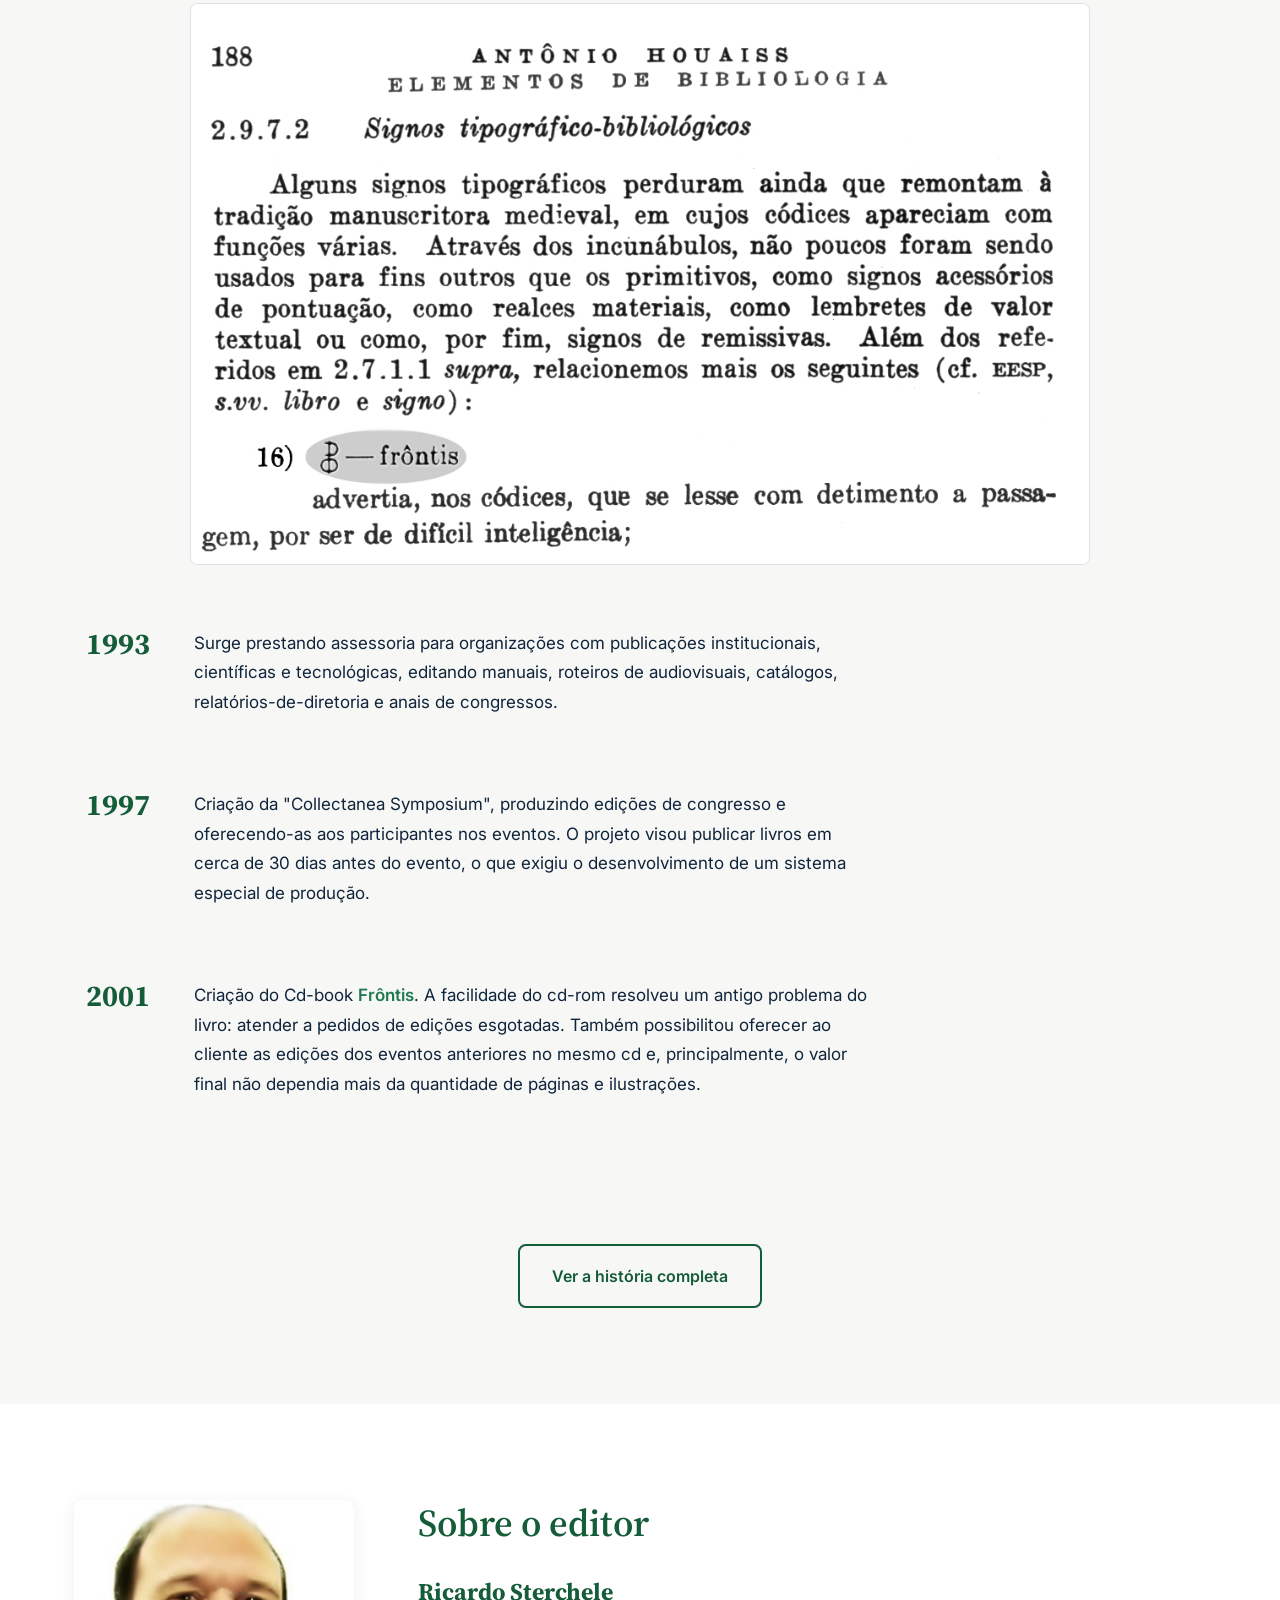
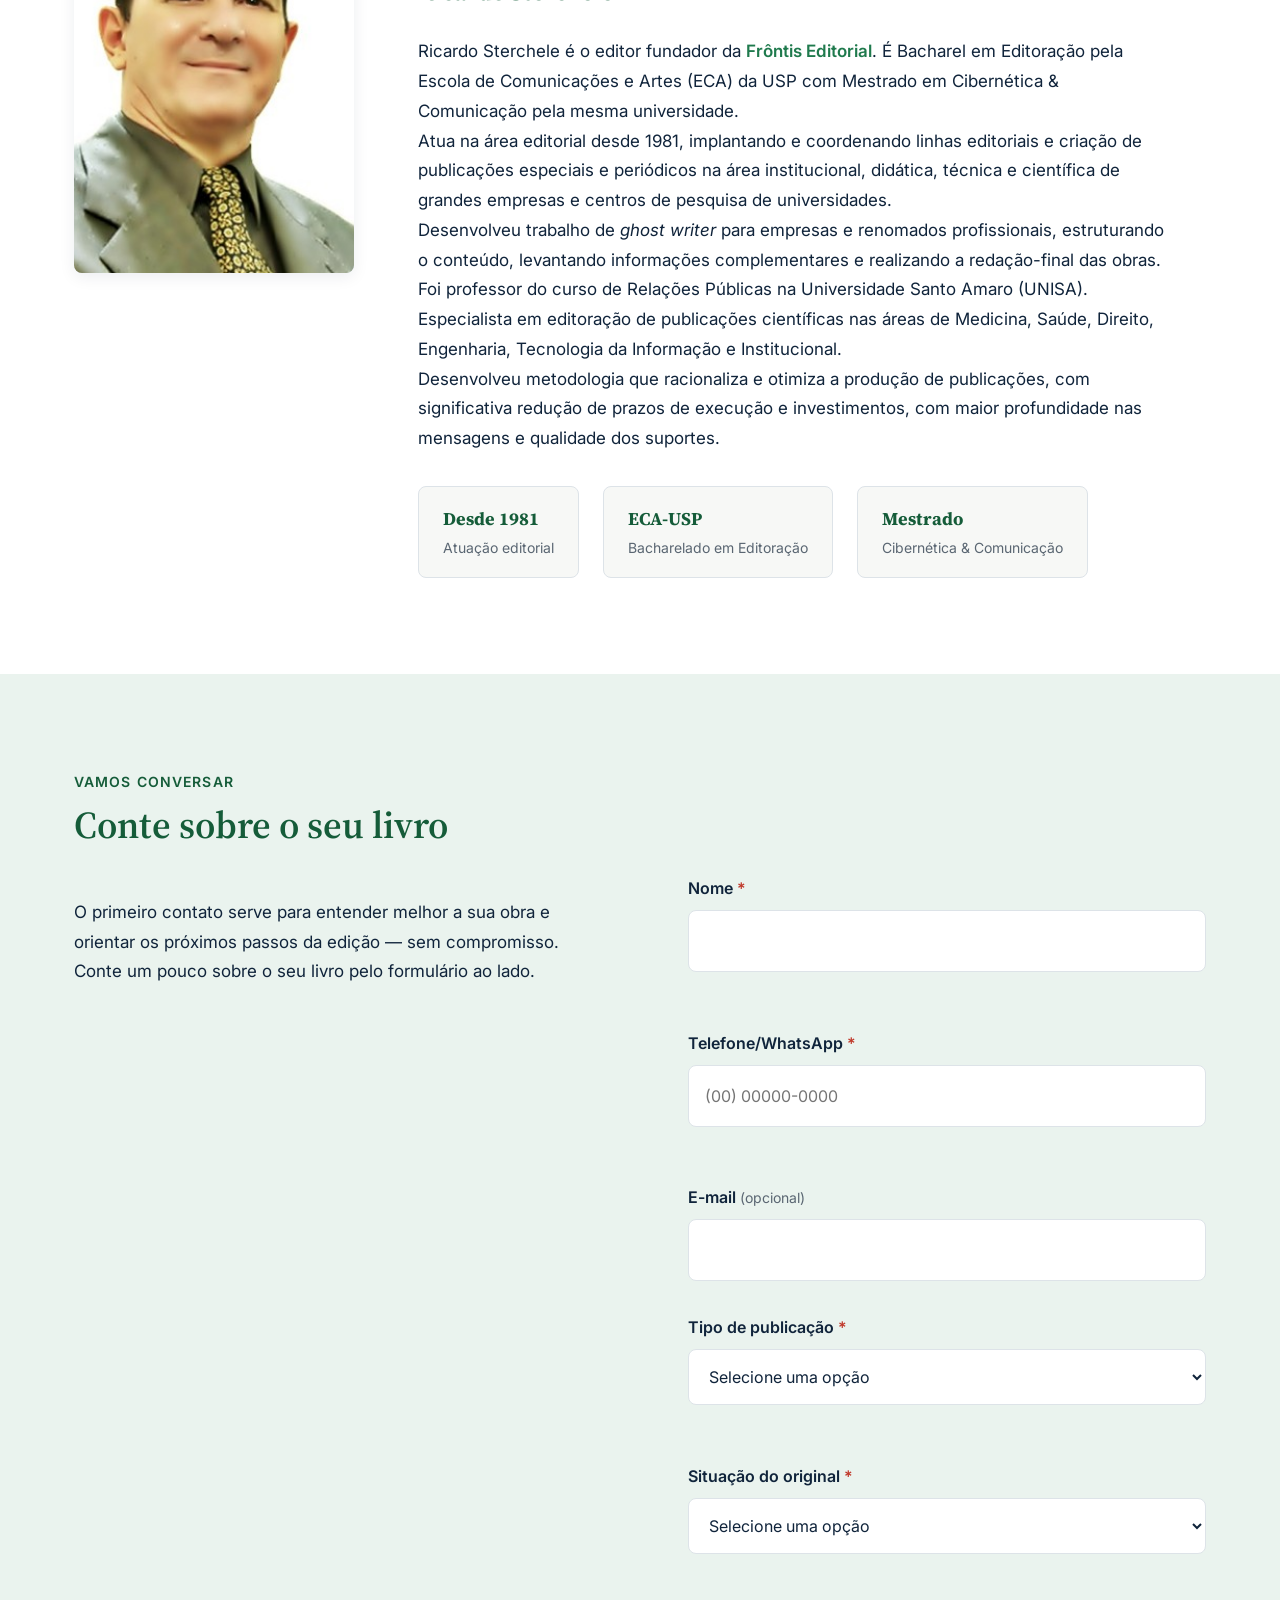
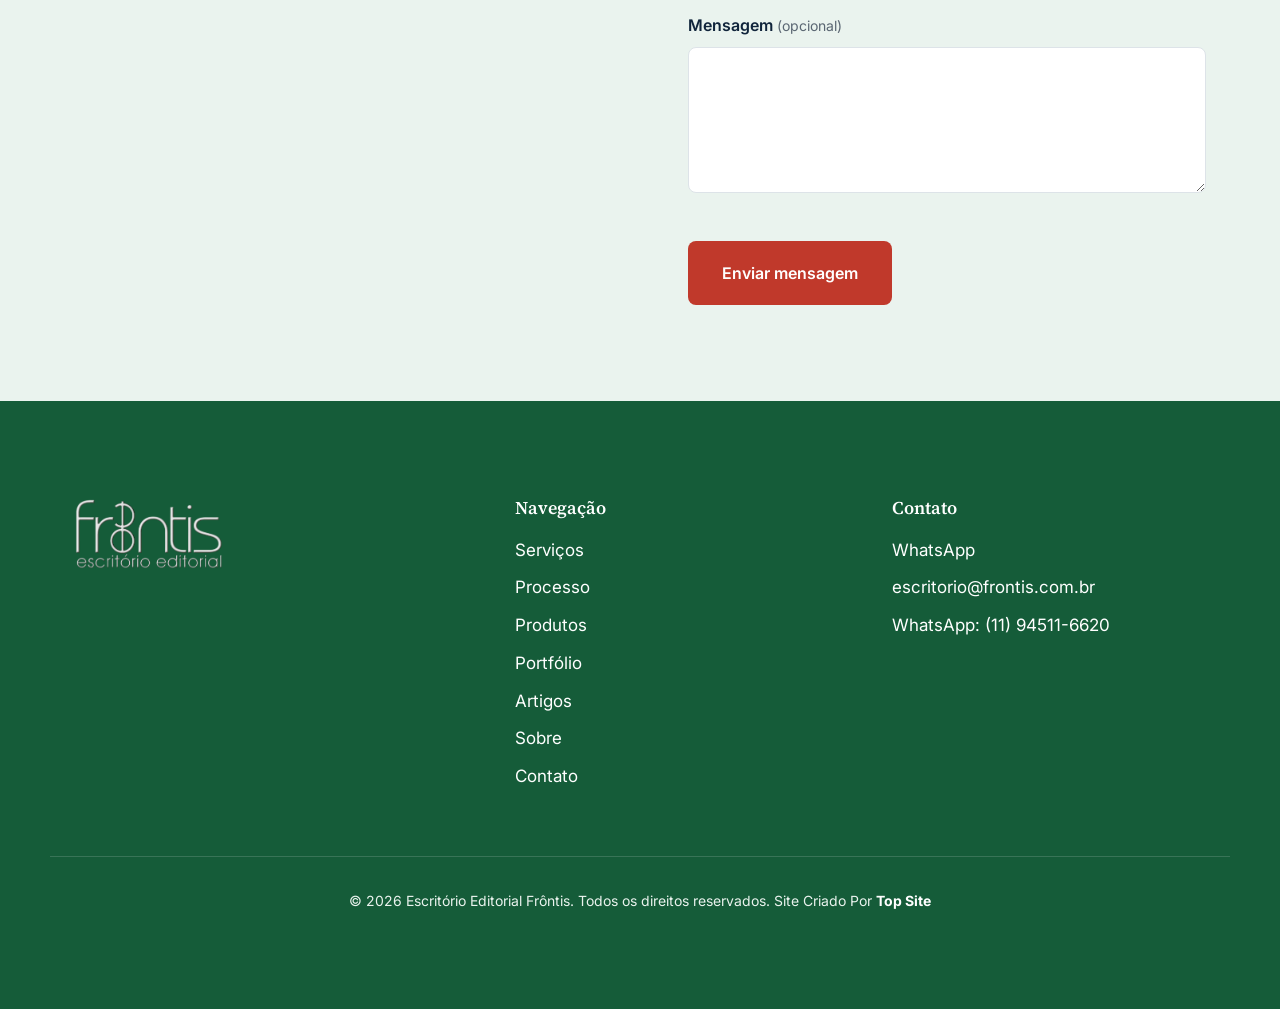
==== commit 54957021: "Rodapé: adiciona crédito Site Criado Por Top Site com link Co-Authored-By: Claude Sonnet 5 <noreply@" ====
--- a/index.html
+++ b/index.html
@@ -929,7 +929,7 @@
 
     <div class="container rodape__barra">
       <!-- TROCAR AQUI: incluir CNPJ quando o cliente confirmar se deseja exibir (seção 14 do PROJETO.md) -->
-      <p>&copy; <span id="ano-atual"></span> Escritório Editorial Frôntis. Todos os direitos reservados.</p>
+      <p>&copy; <span id="ano-atual"></span> Escritório Editorial Frôntis. Todos os direitos reservados. Site Criado Por <a href="https://topsitebr.com.br" target="_blank" rel="noopener noreferrer"><strong>Top Site</strong></a></p>
     </div>
   </footer>
 
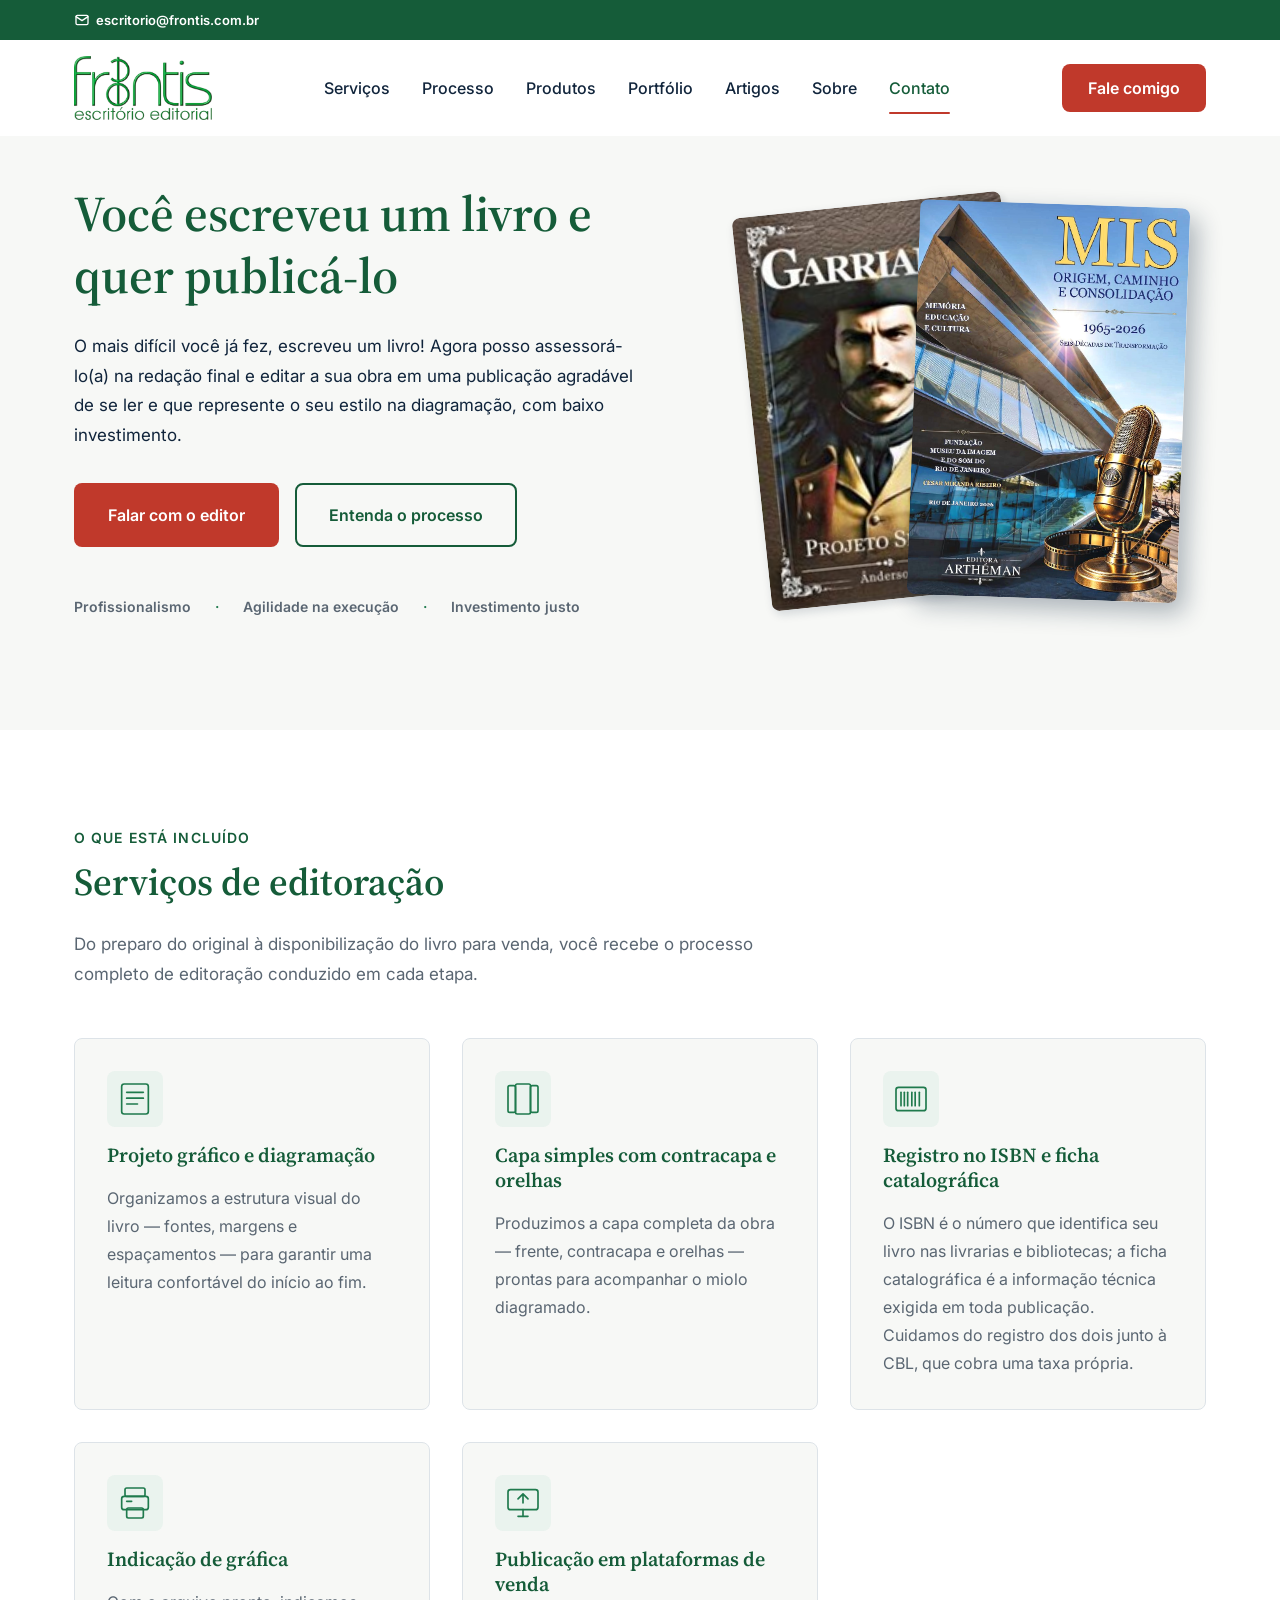
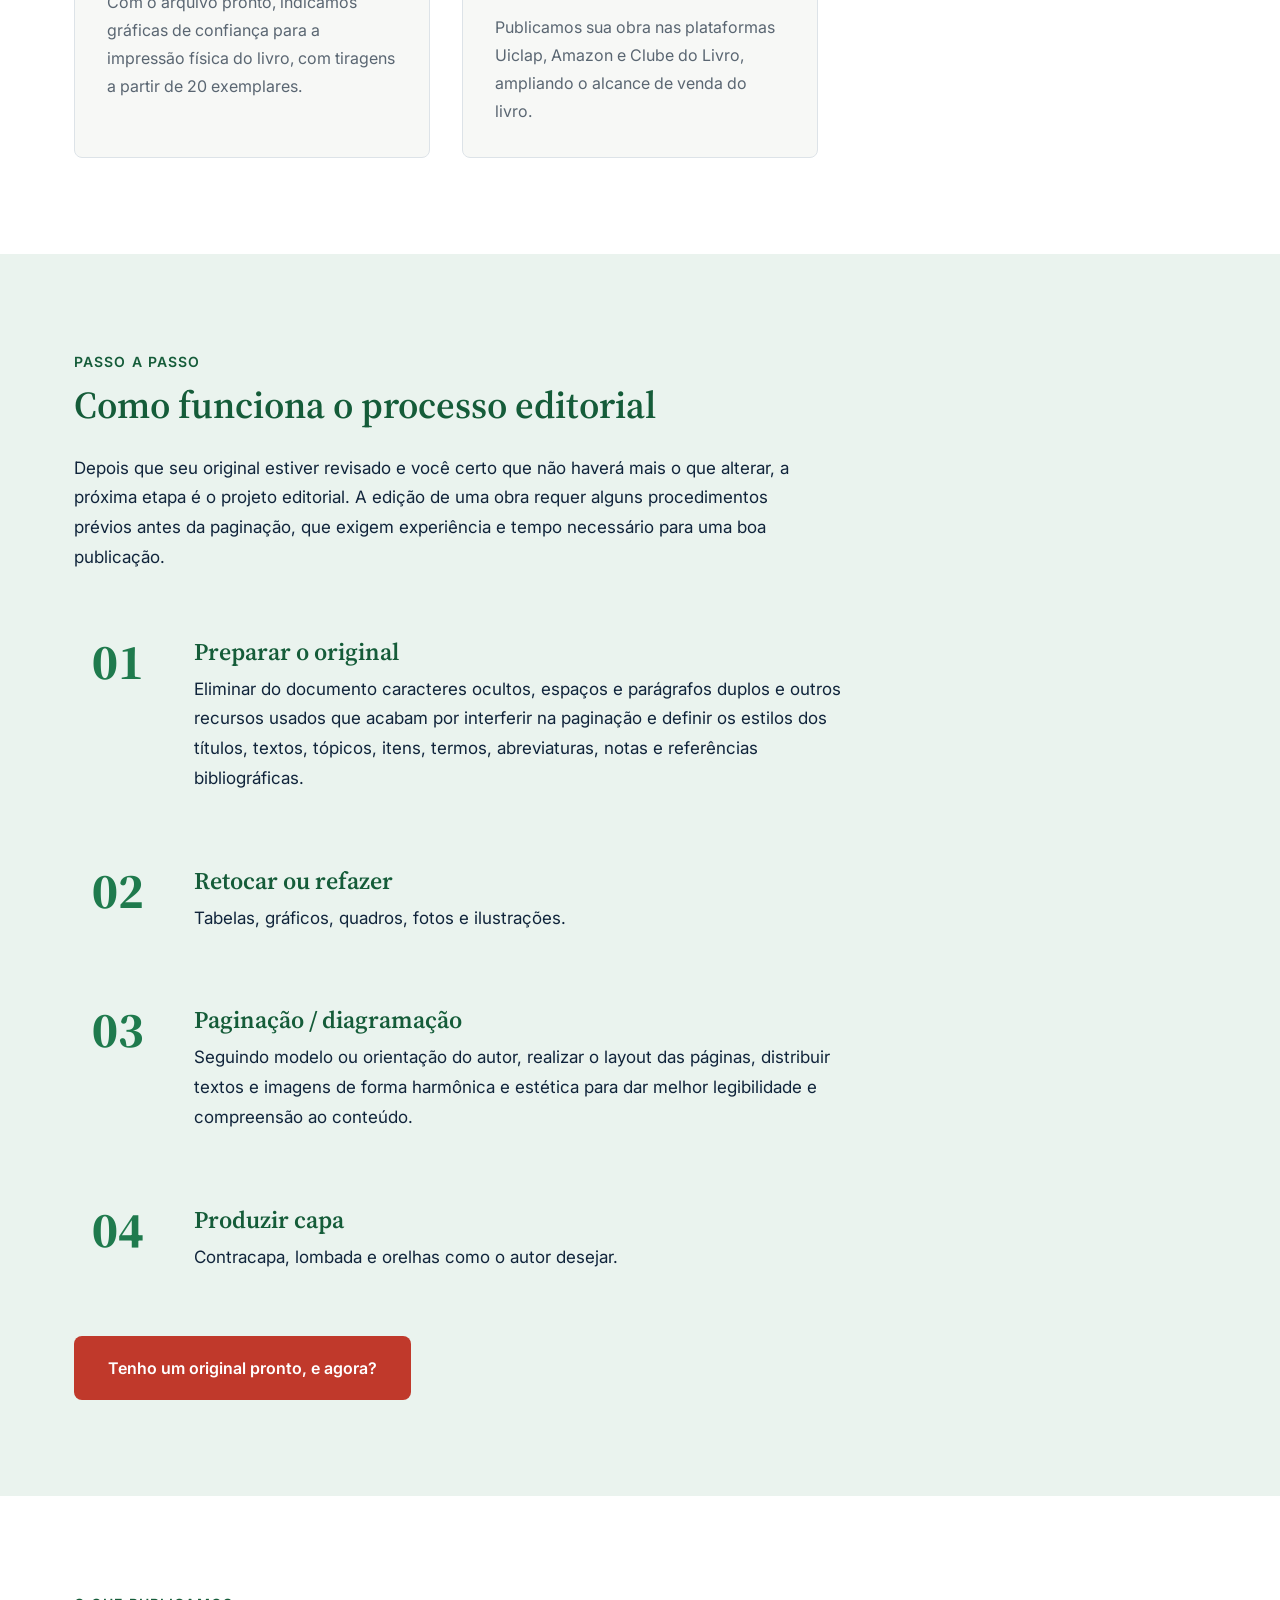
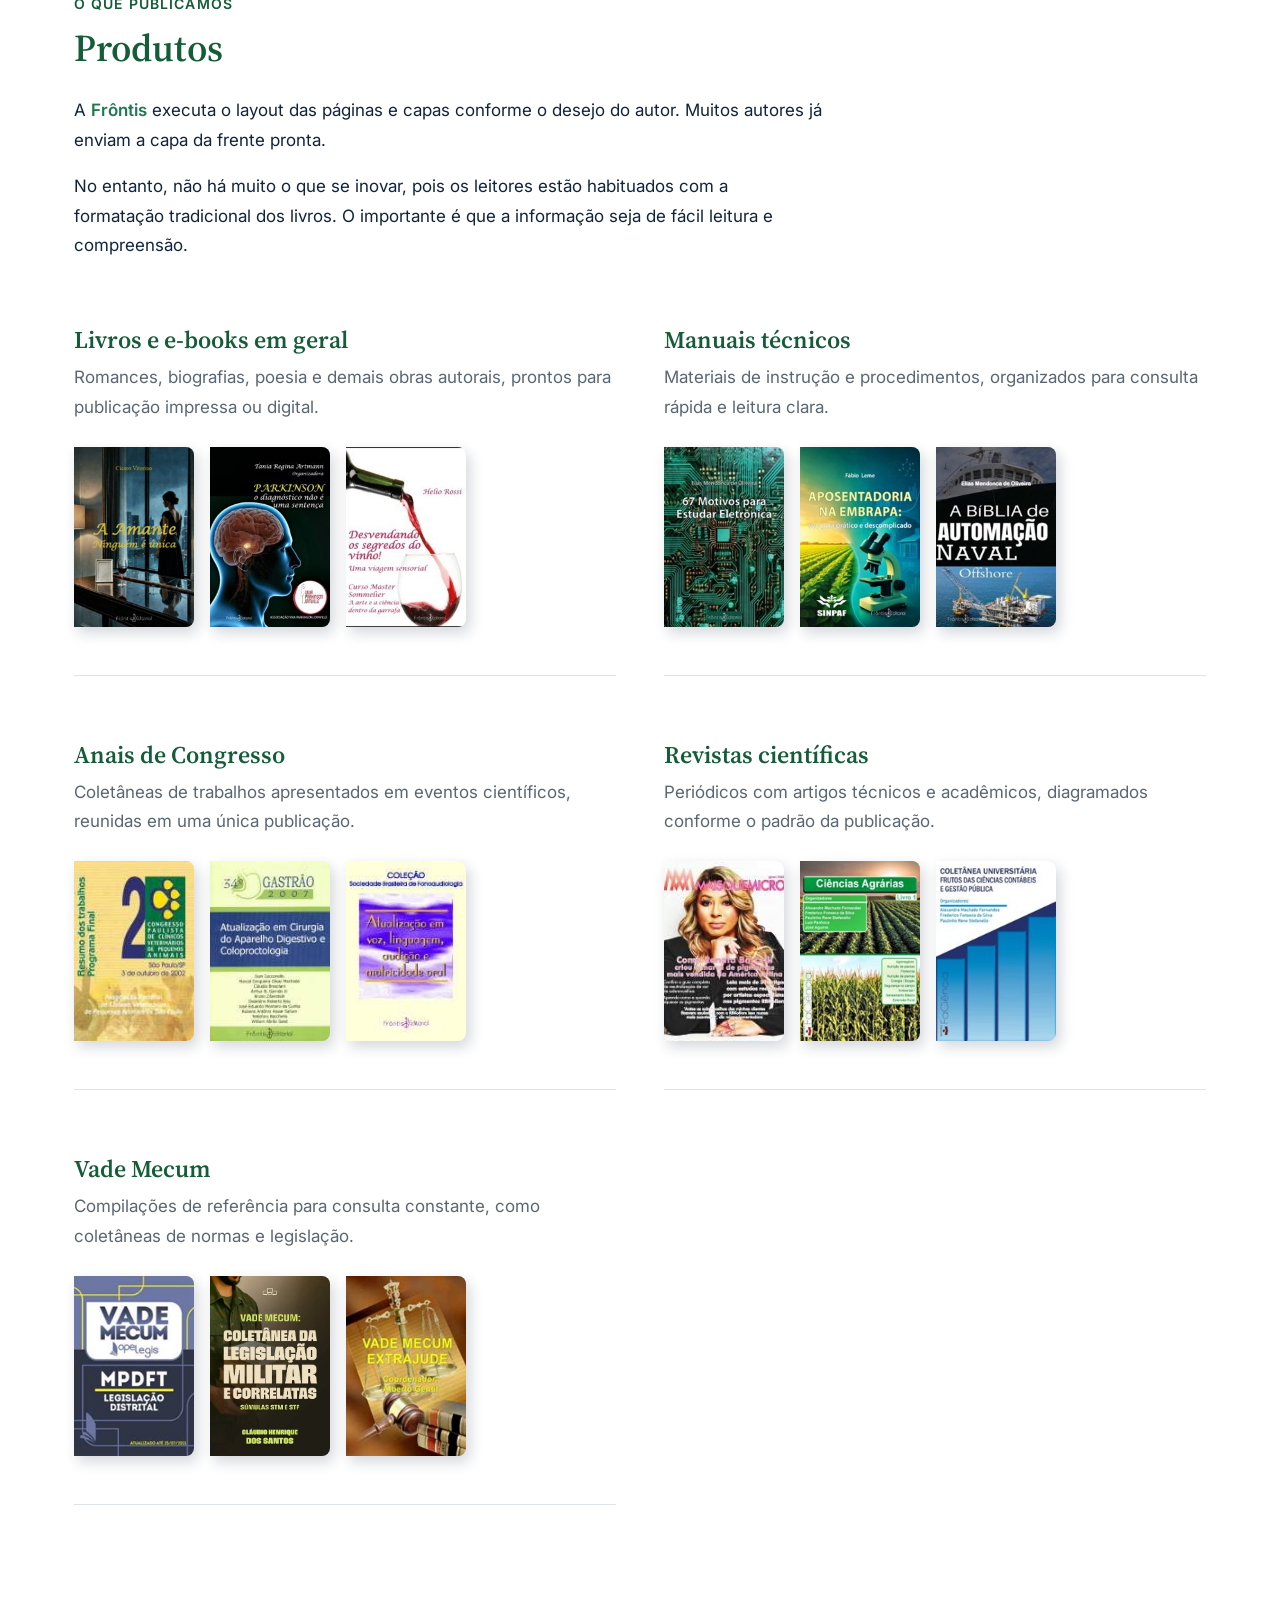
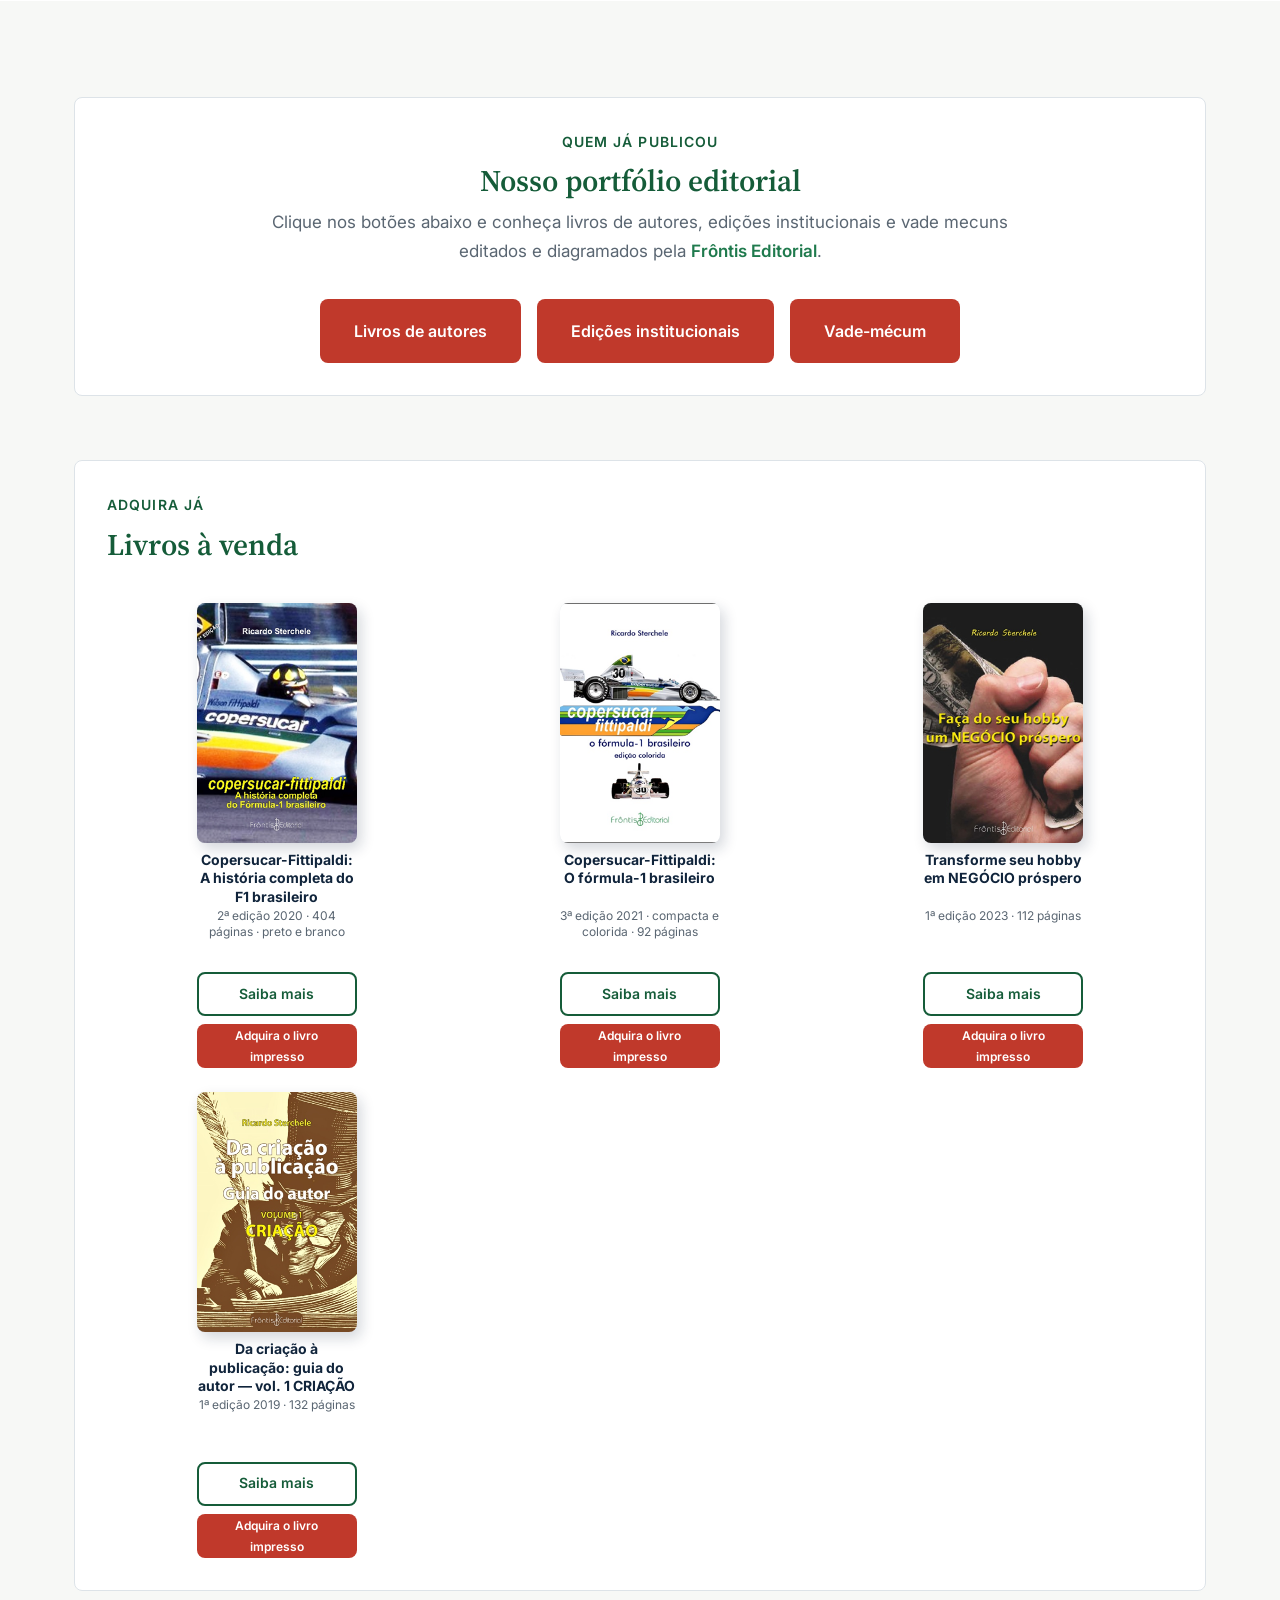
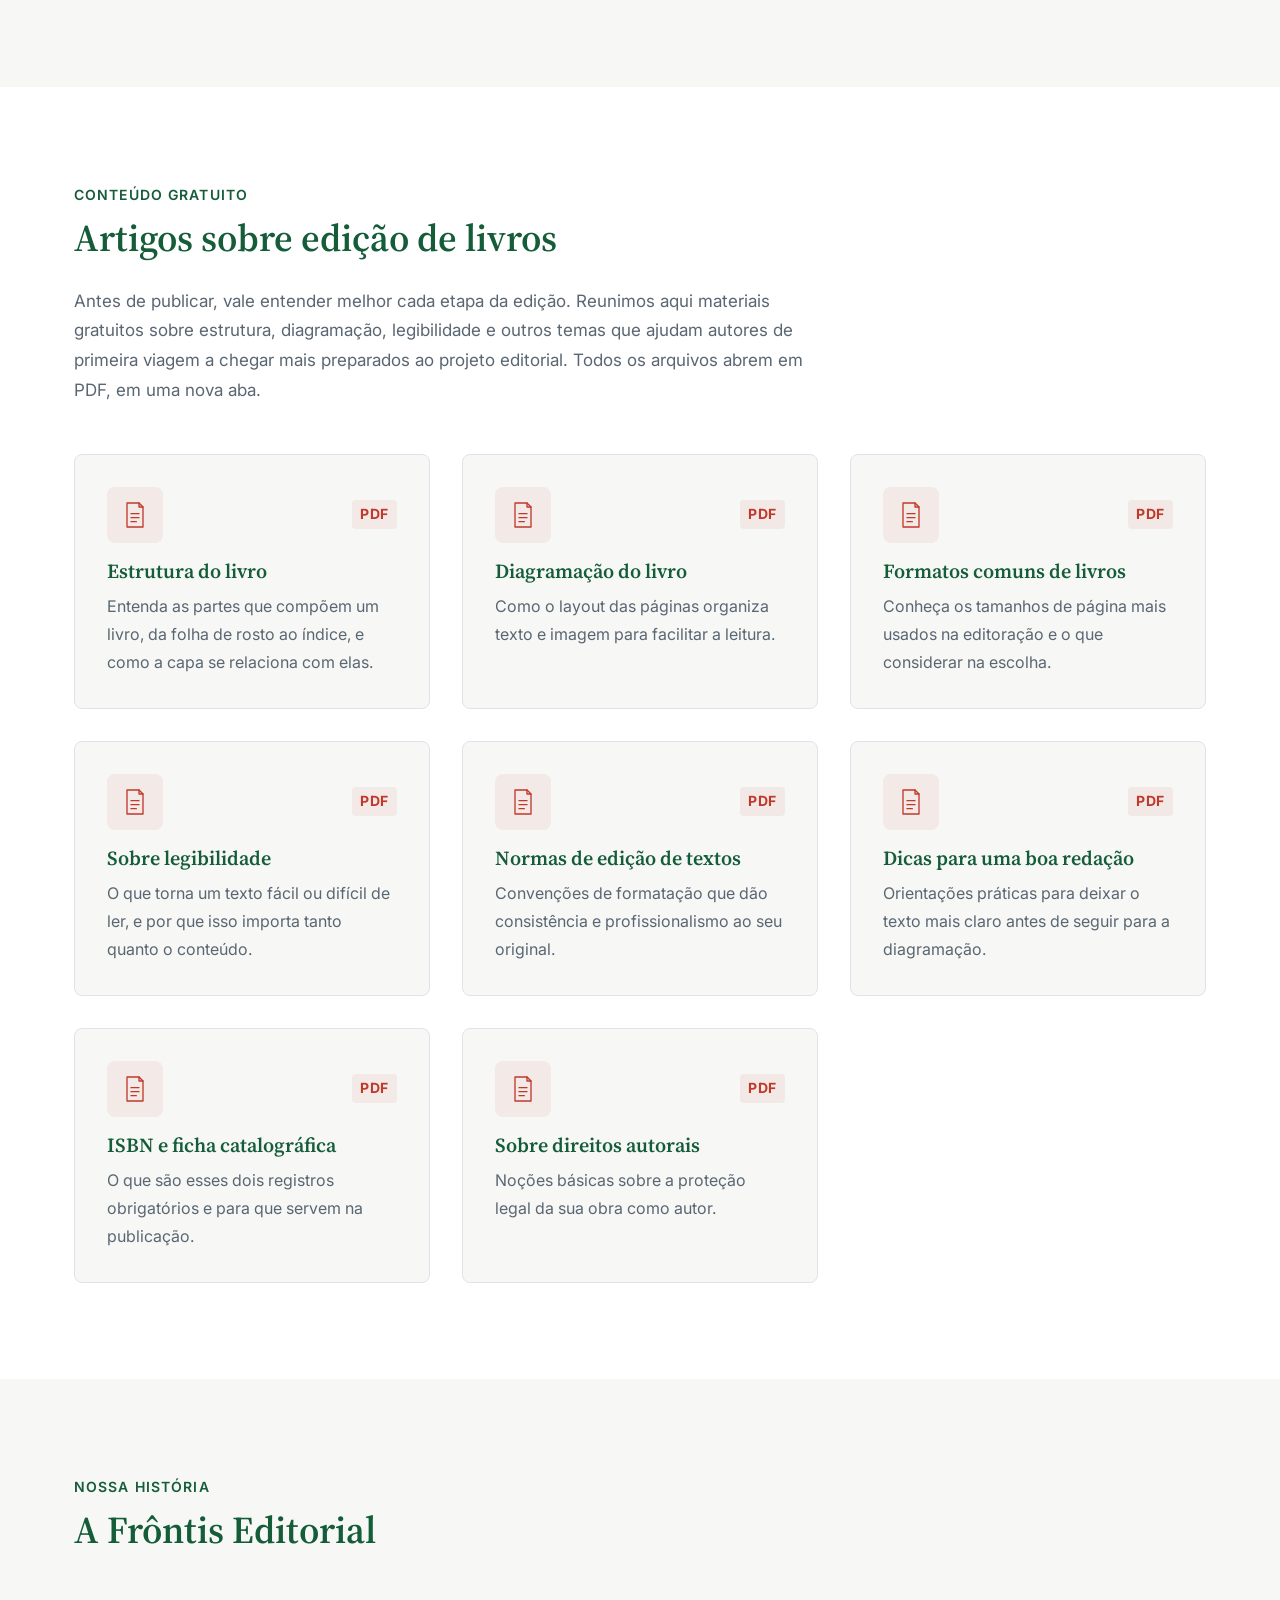
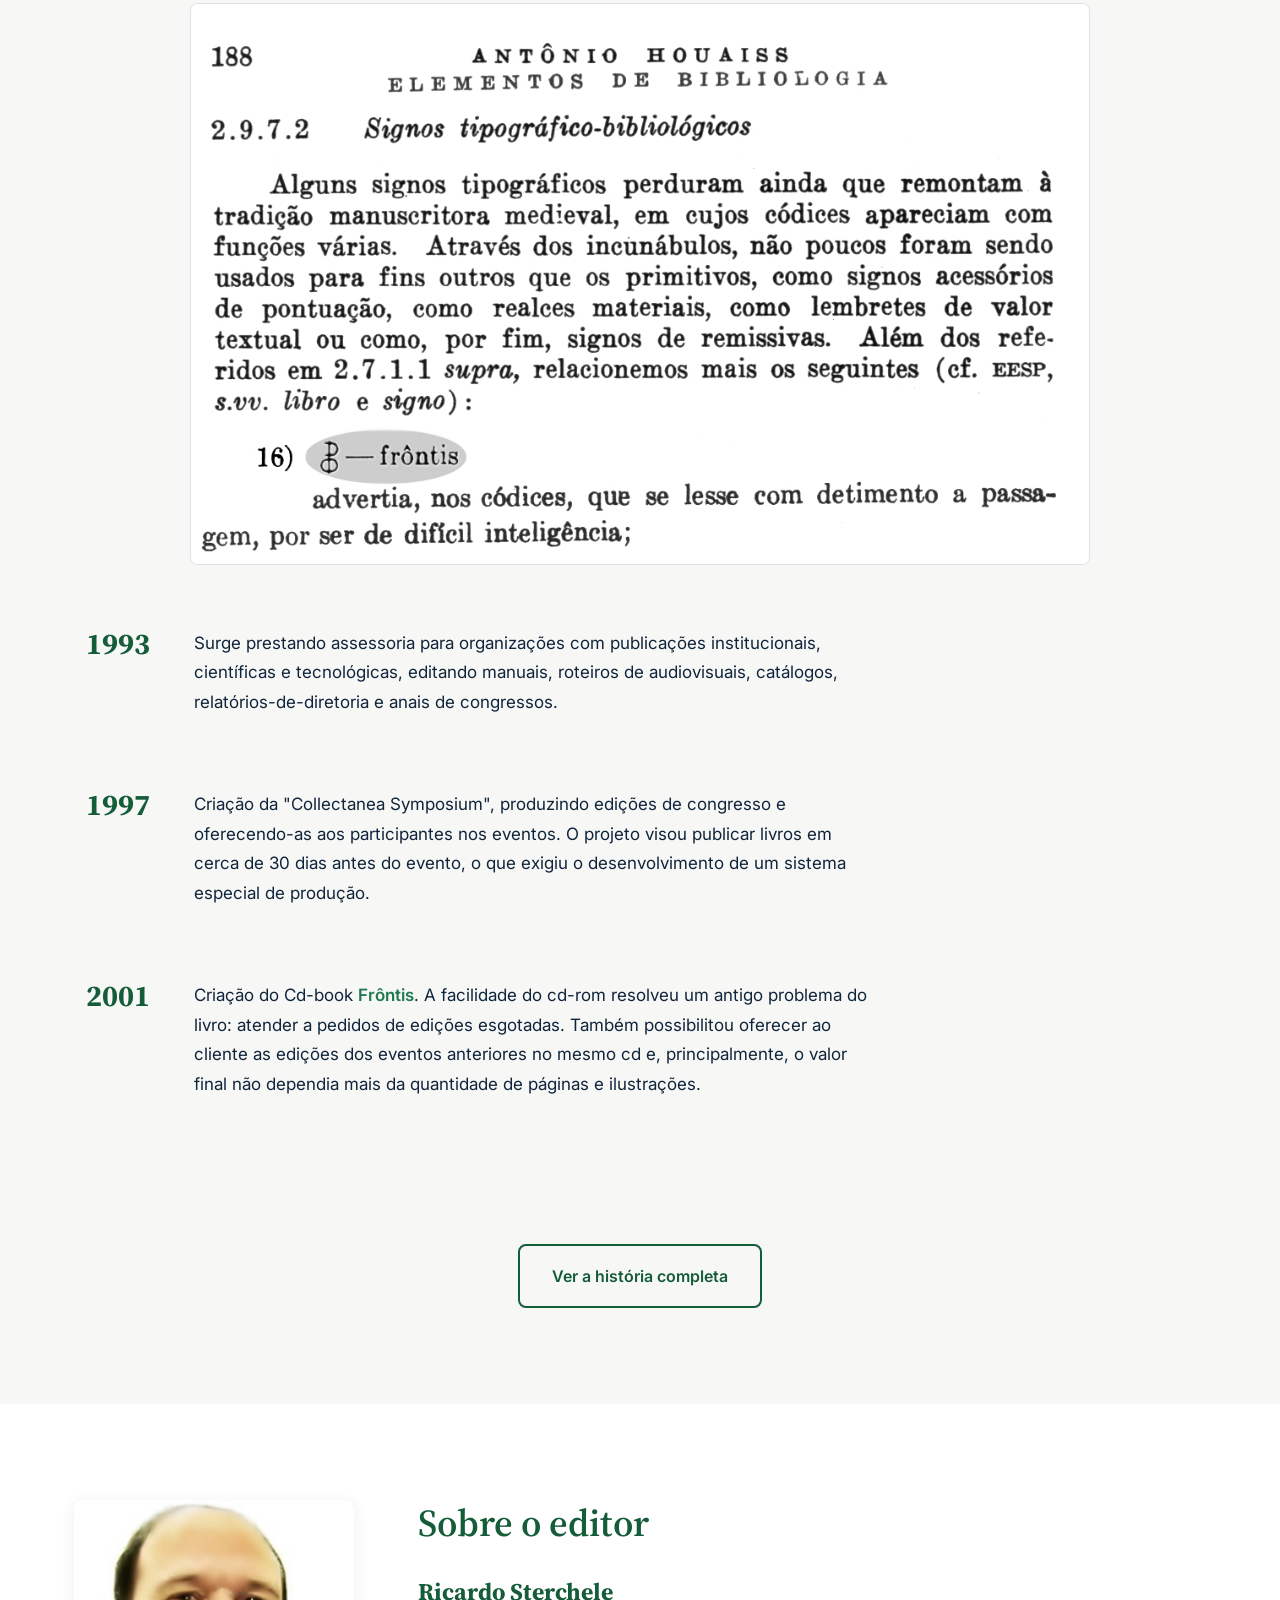
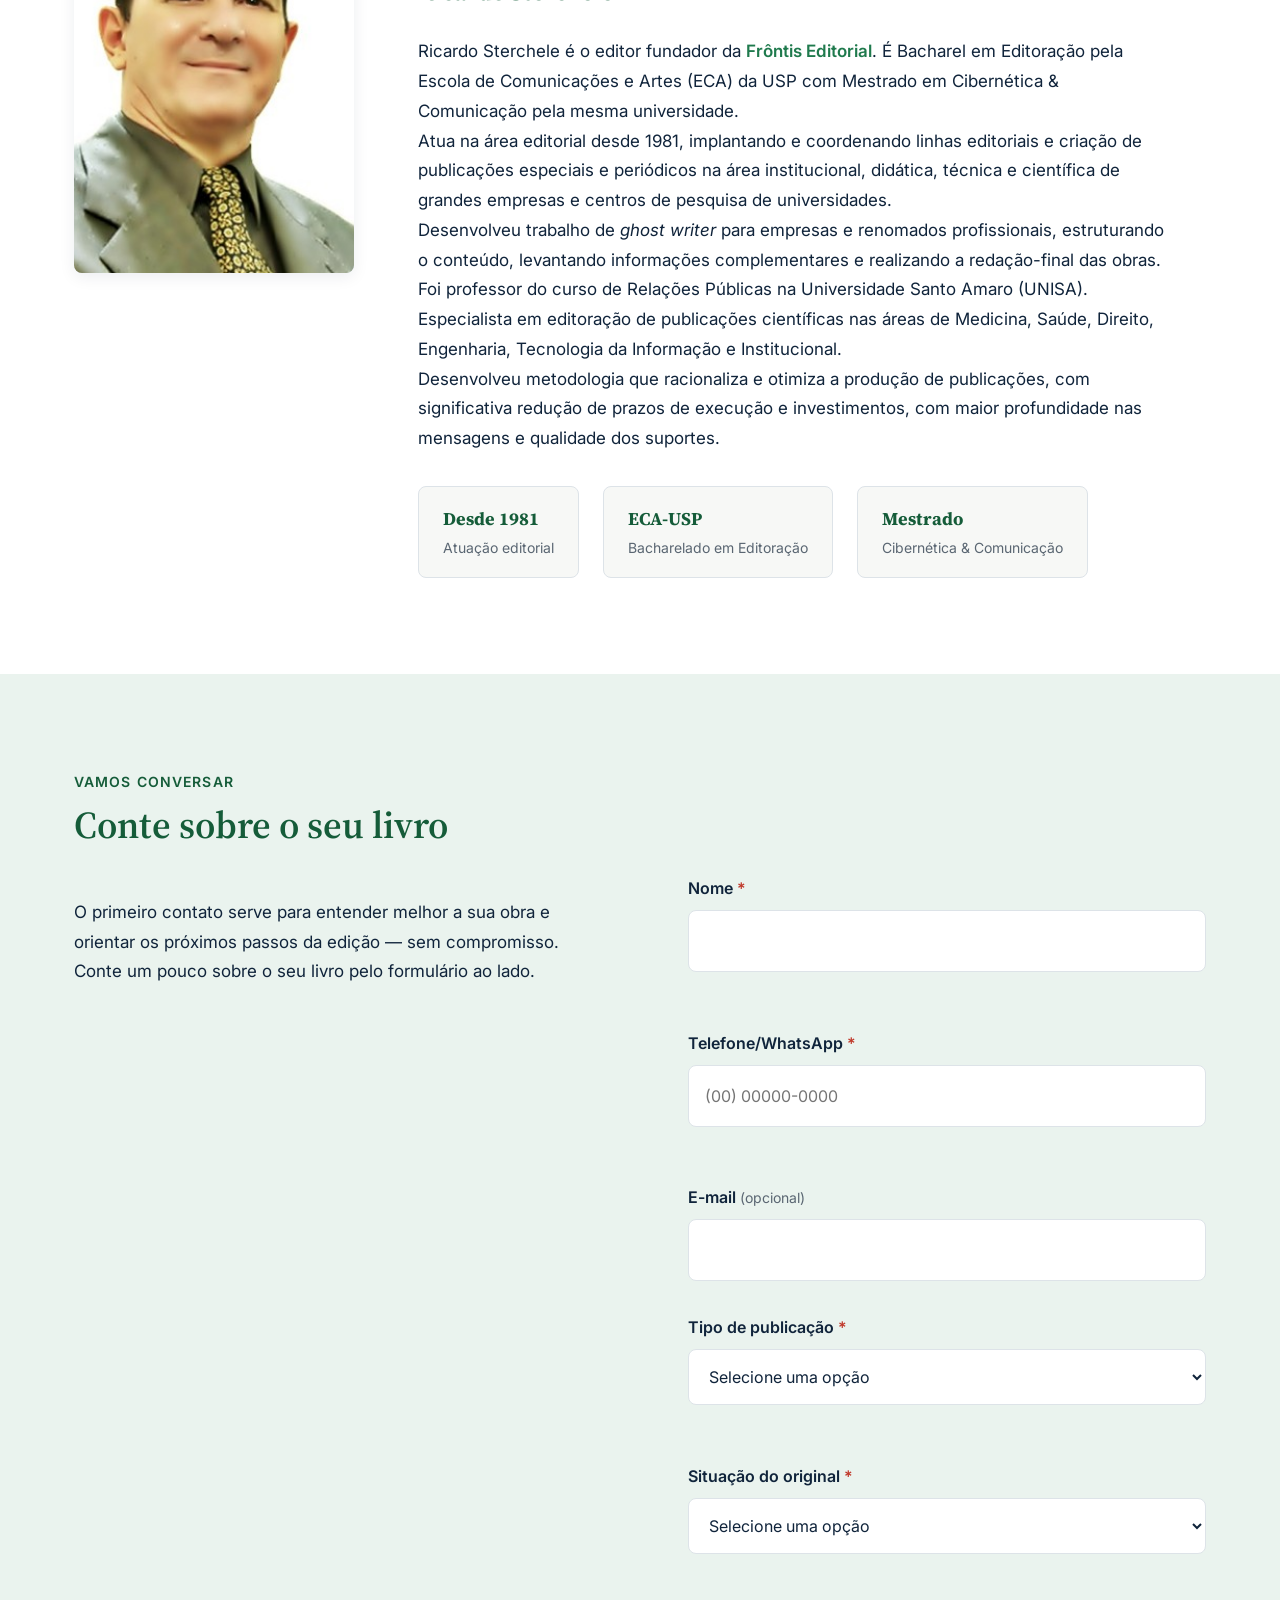
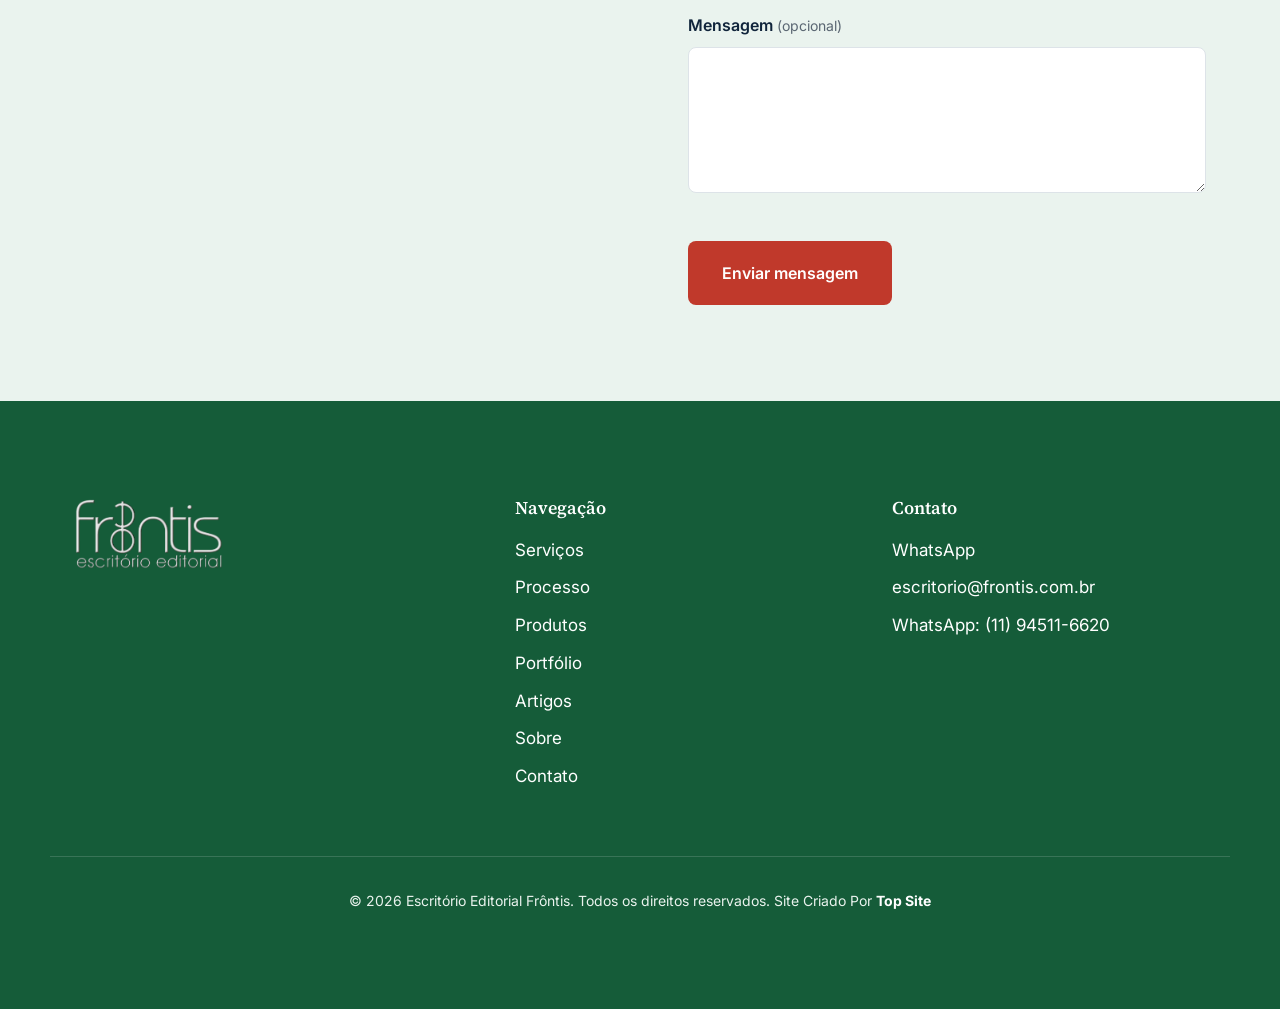
==== commit 01422d61: "Livros de autores: adiciona nota sobre capas e layout; grafia "vade mecum" sem hífen e acento Co-Aut" ====
--- a/index.html
+++ b/index.html
@@ -456,7 +456,7 @@
         <div class="portfolio__coluna portfolio__coluna--centro">
           <span class="olho">Quem já publicou</span>
           <h2 class="portfolio__titulo">Nosso portfólio editorial</h2>
-          <p class="portfolio__apoio">Clique nos botões abaixo e conheça livros de autores, edições institucionais e vade-mécuns editados e diagramados pela <strong class="nome-marca">Frôntis Editorial</strong>.</p>
+          <p class="portfolio__apoio">Clique nos botões abaixo e conheça livros de autores, edições institucionais e vade mecuns editados e diagramados pela <strong class="nome-marca">Frôntis Editorial</strong>.</p>
 
           <div class="portfolio__cta-bloco portfolio__acessos">
             <a href="portfolio-autores.html" class="btn">Livros de autores</a>
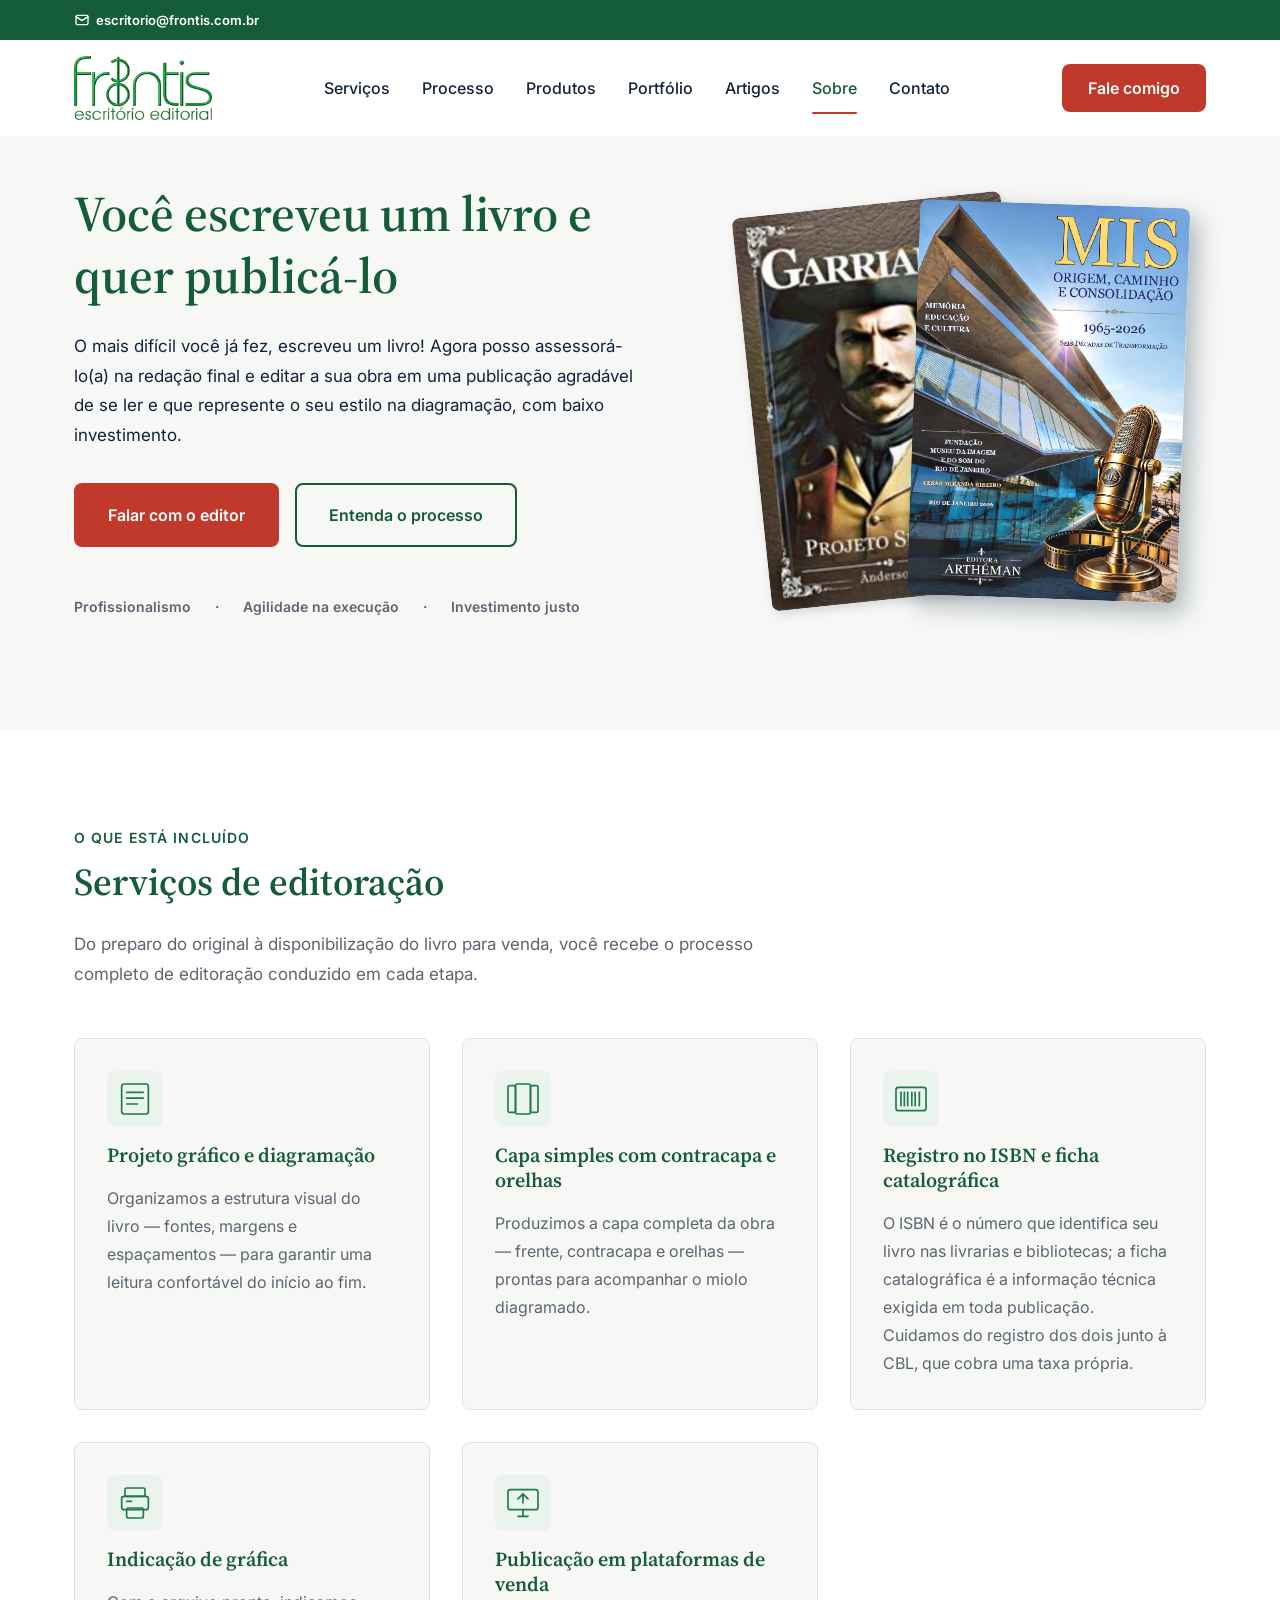
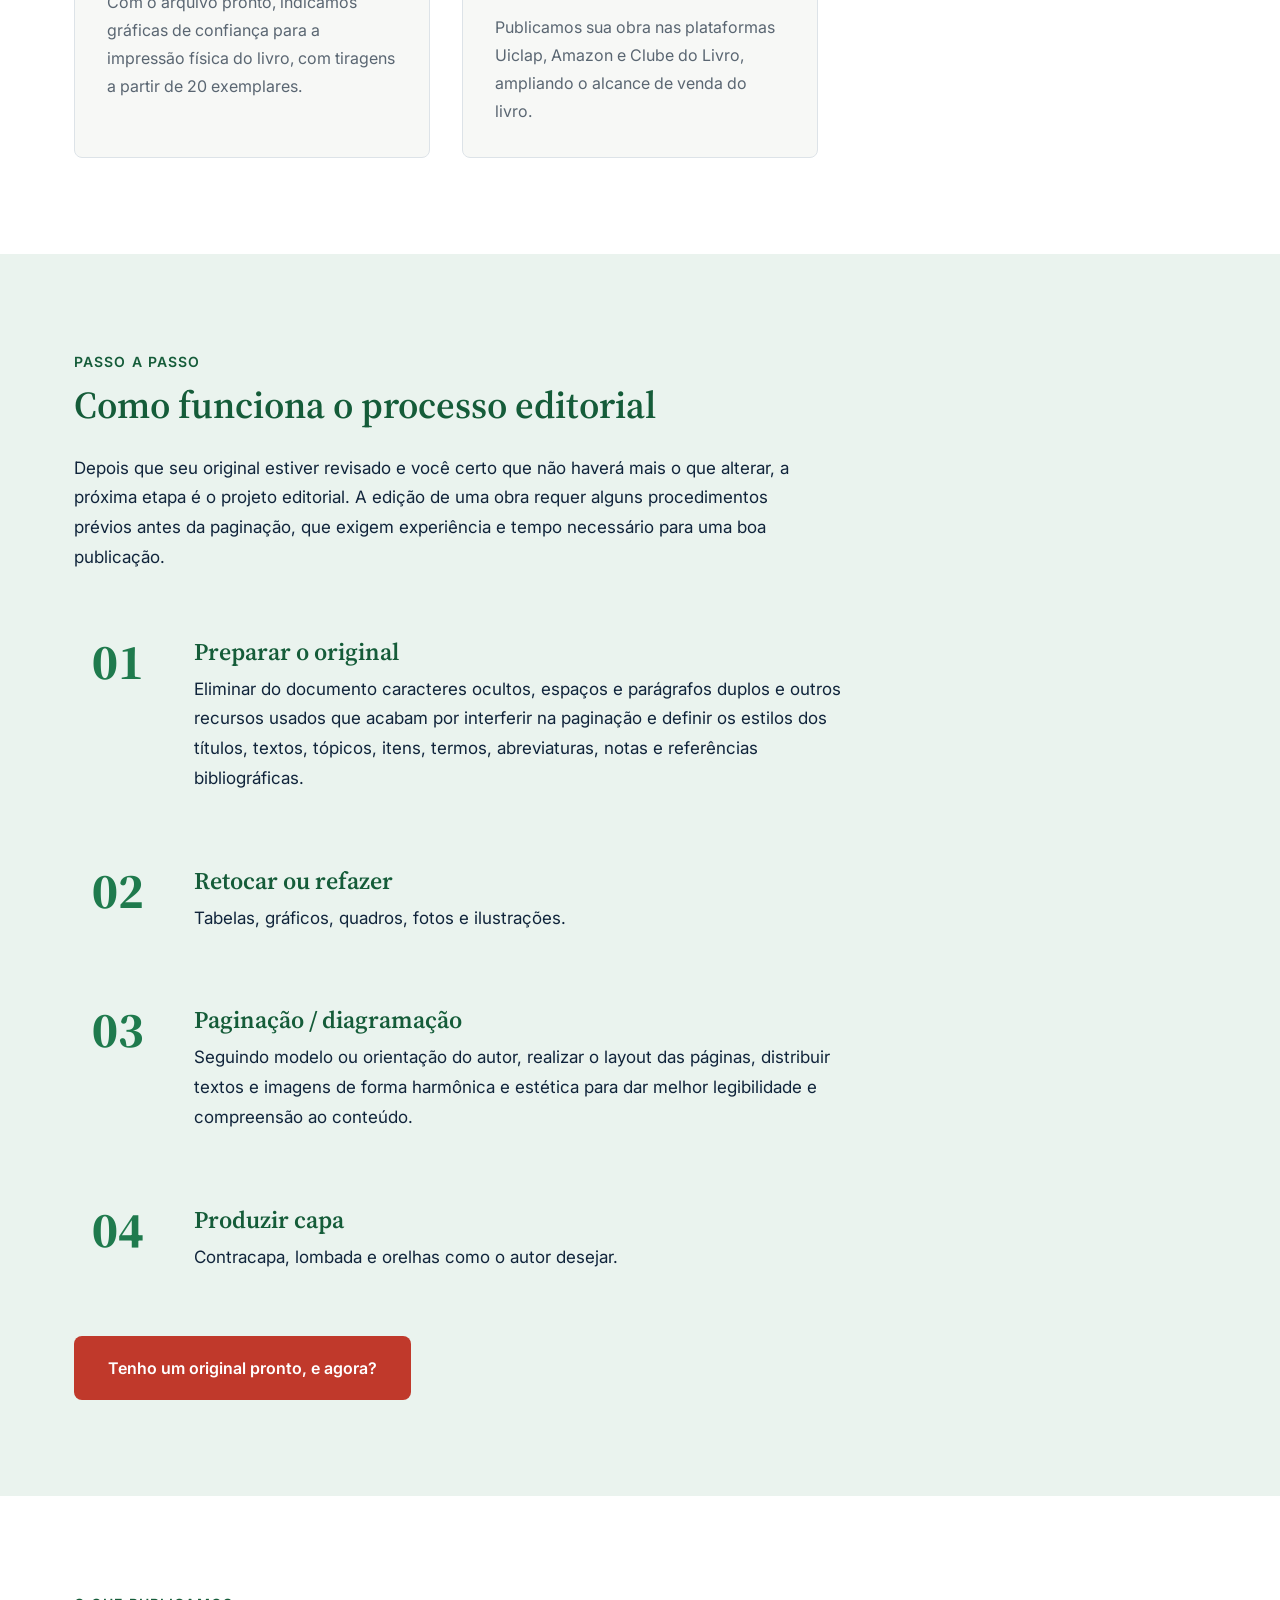
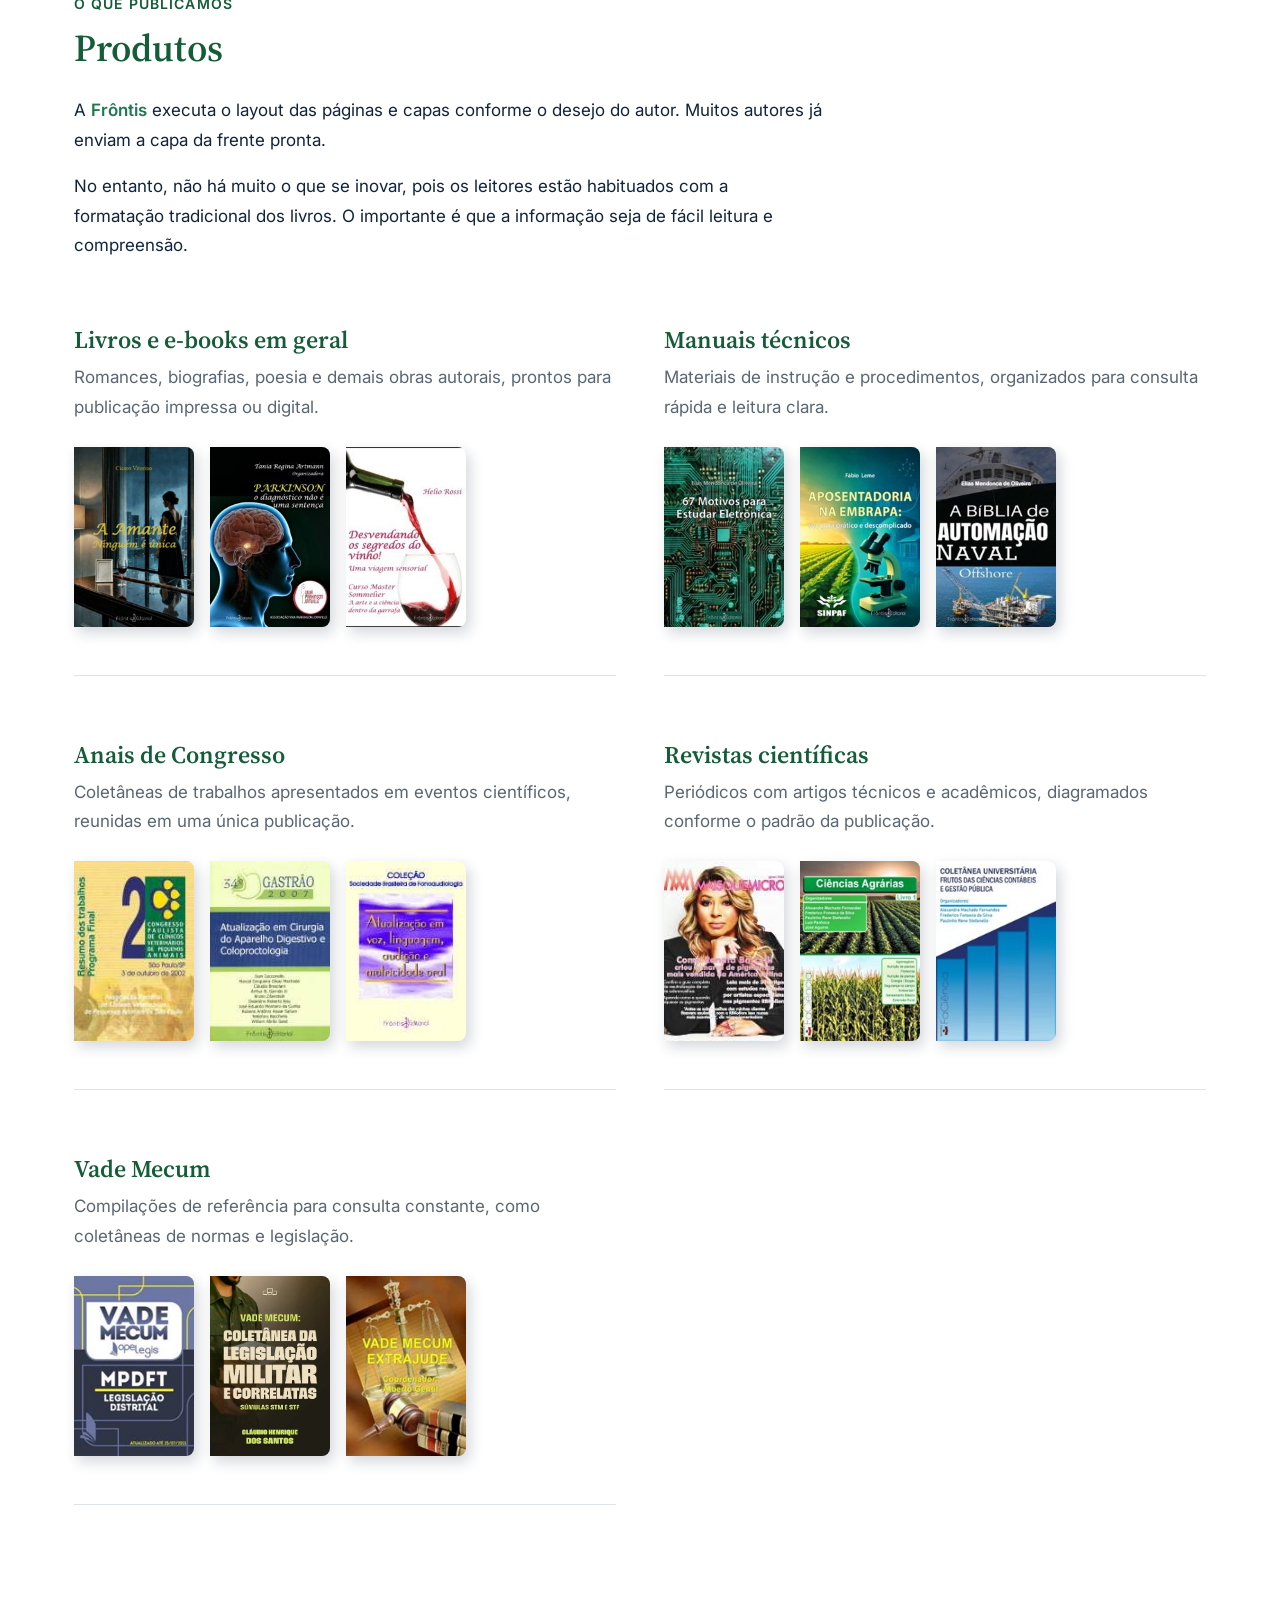
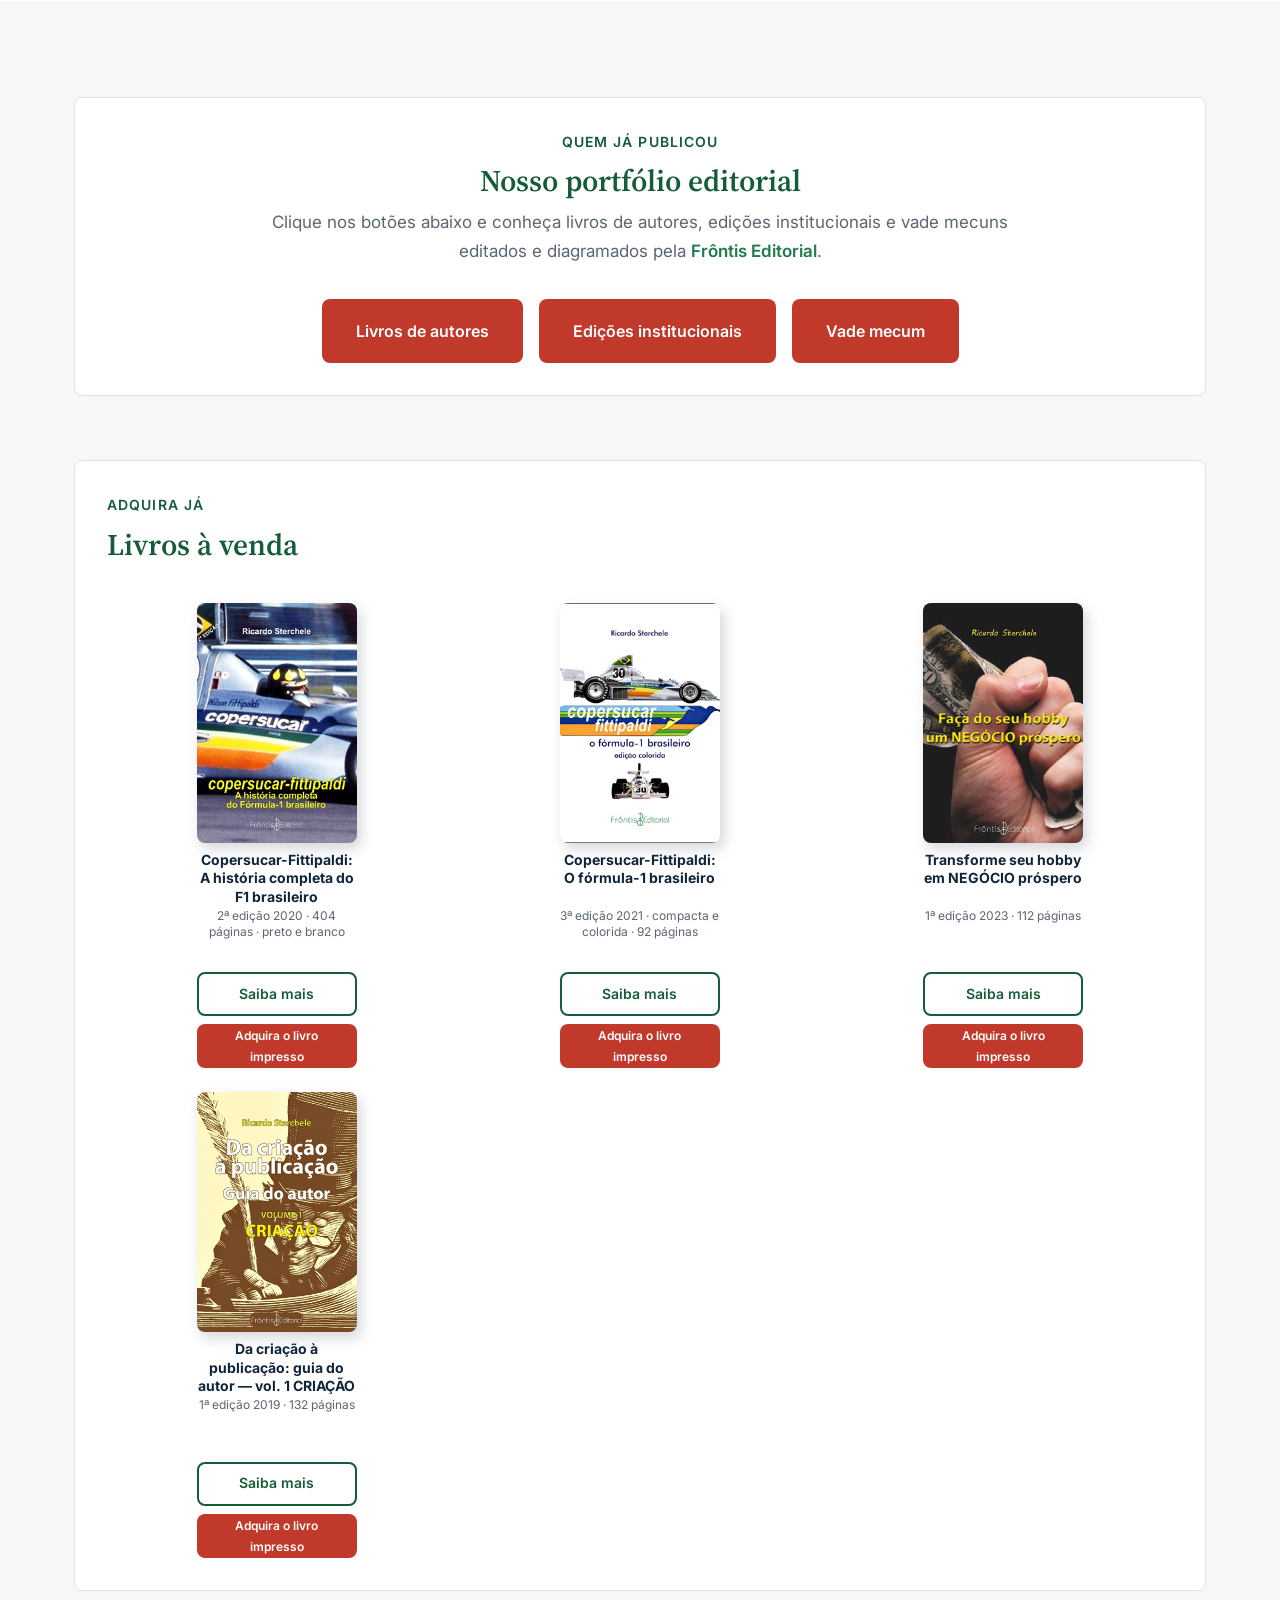
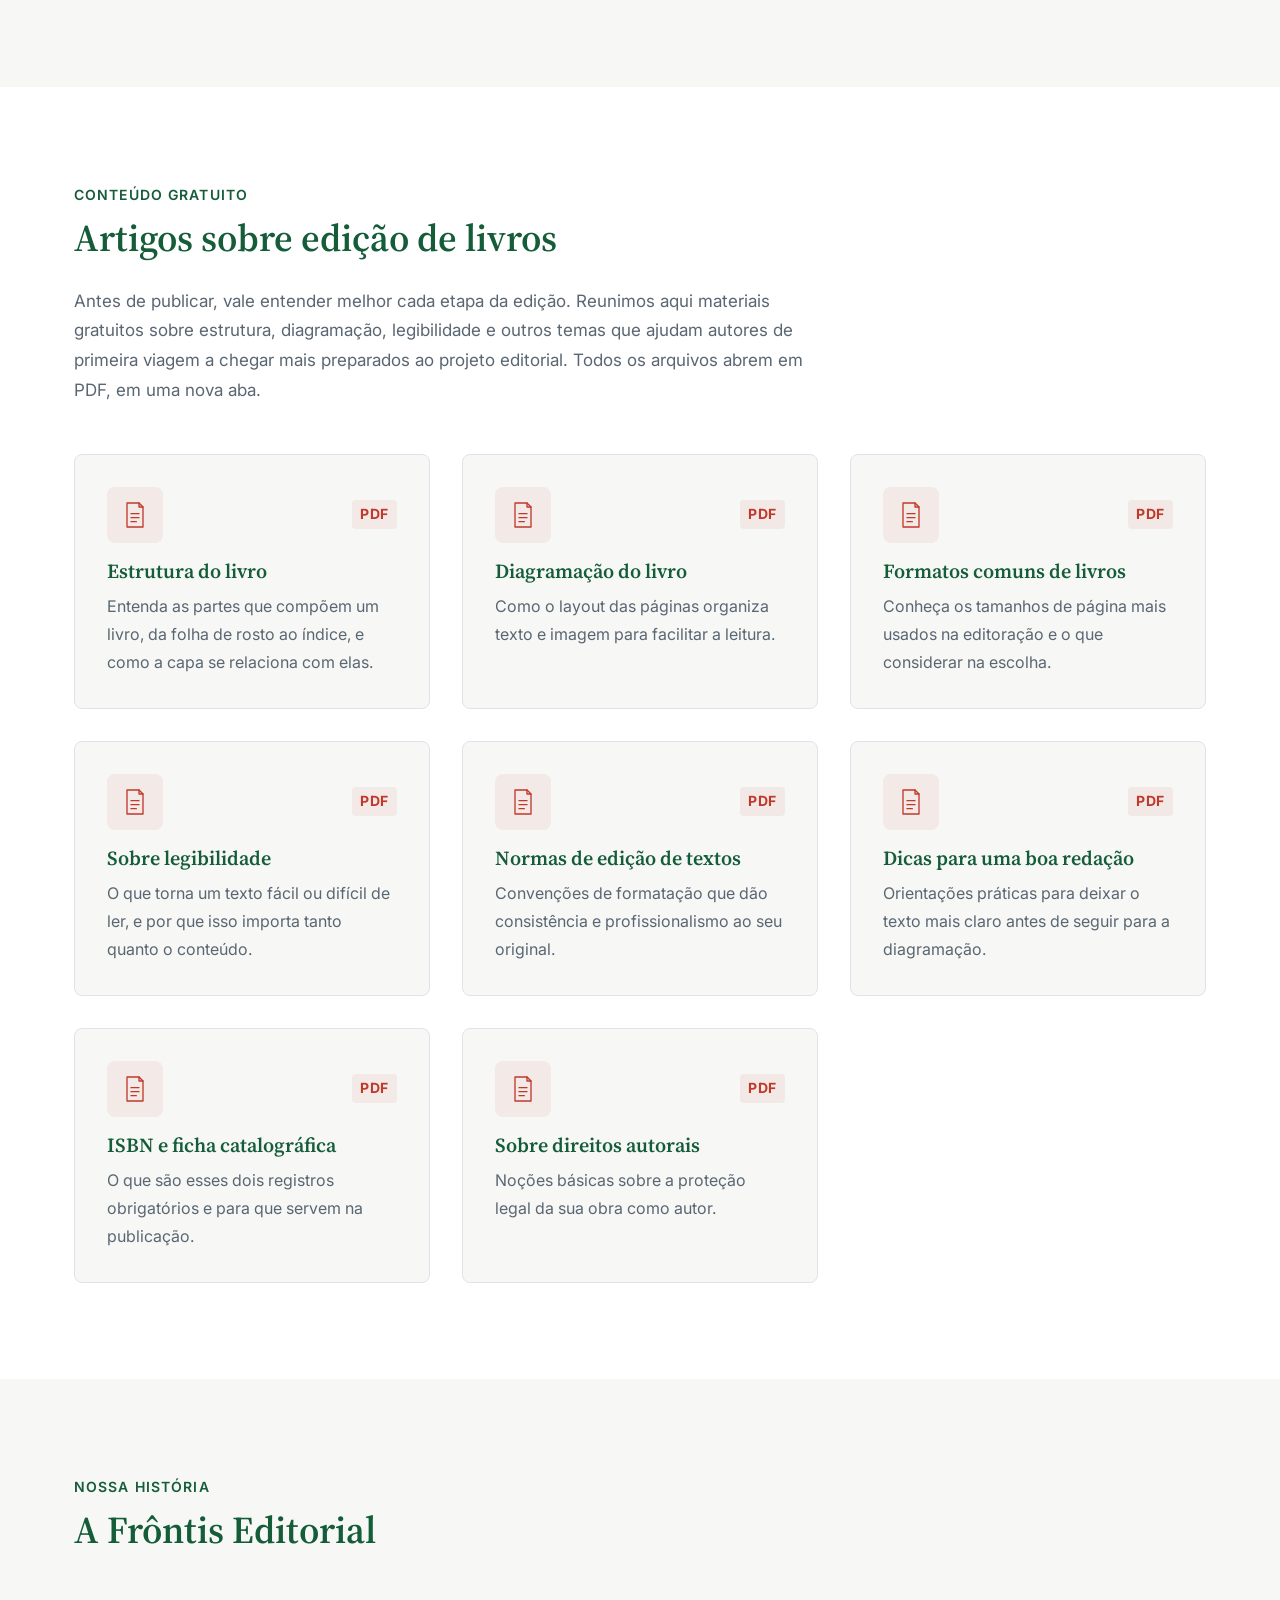
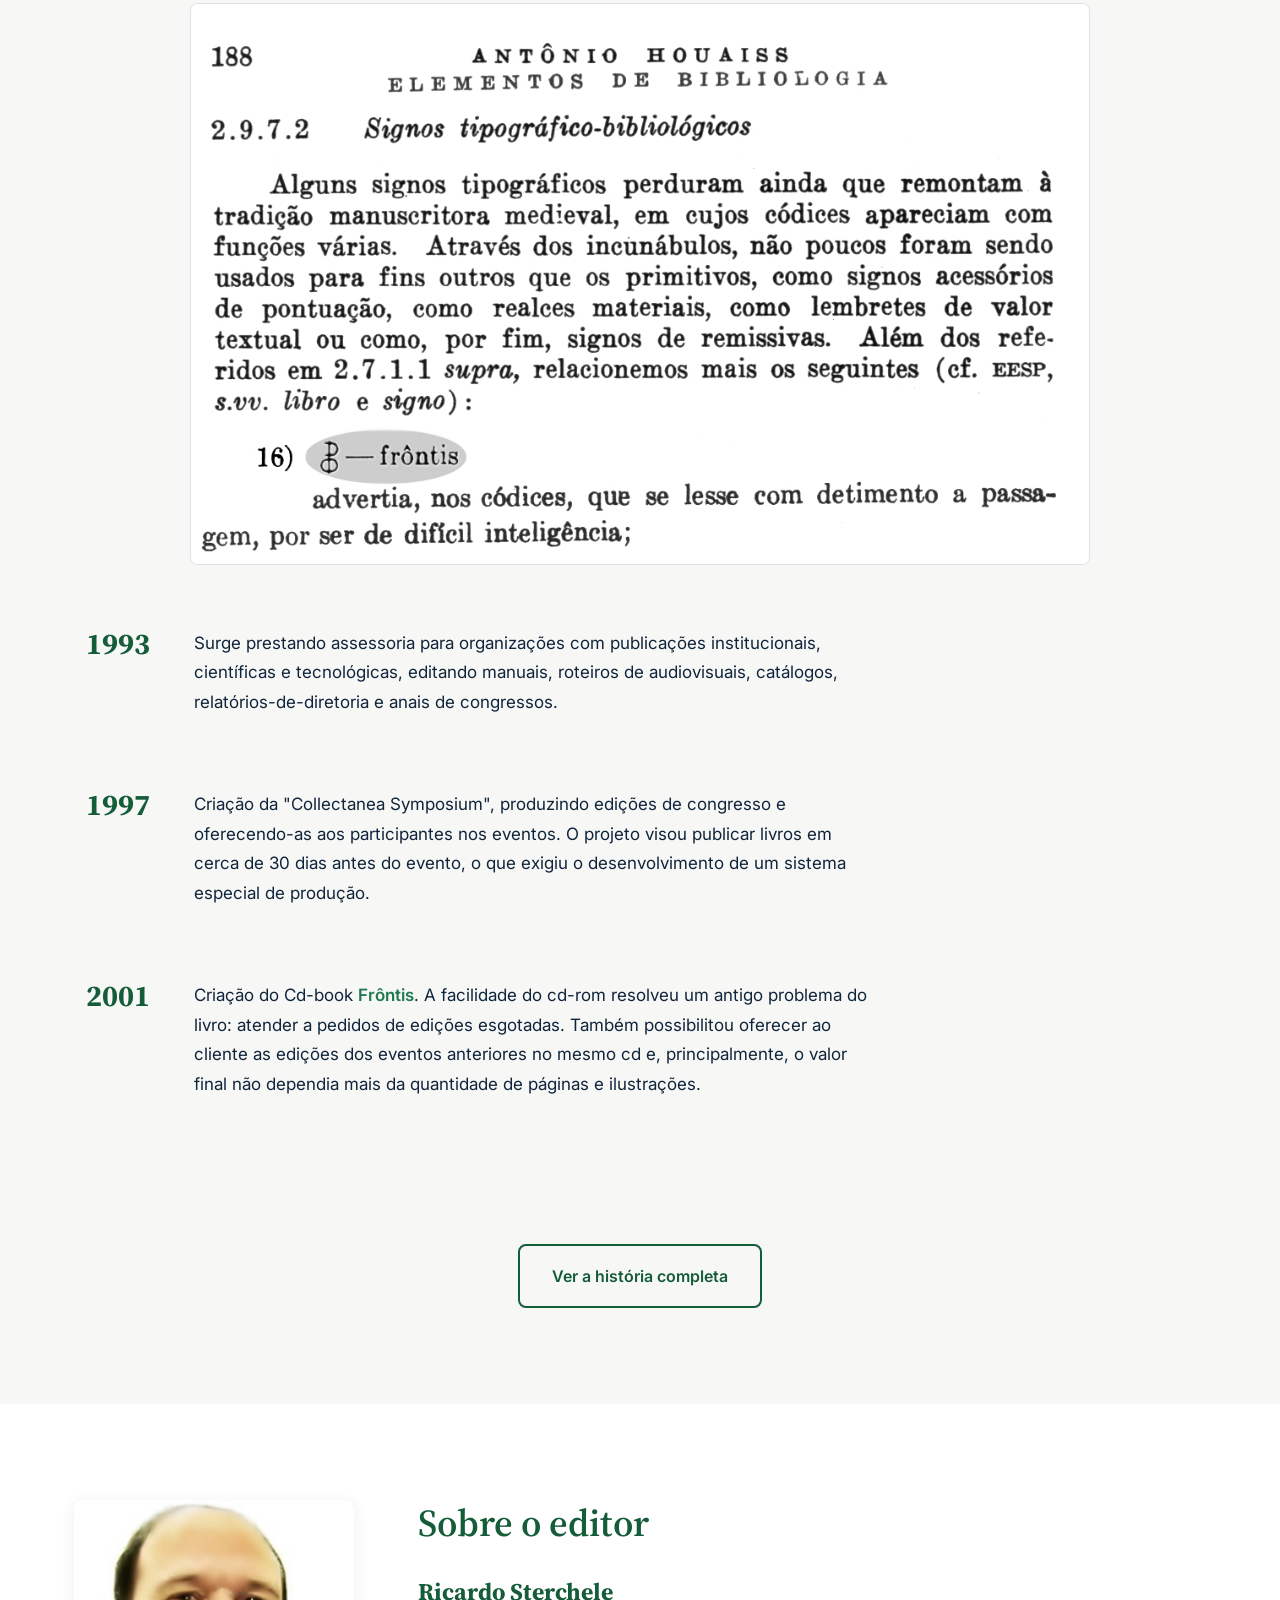
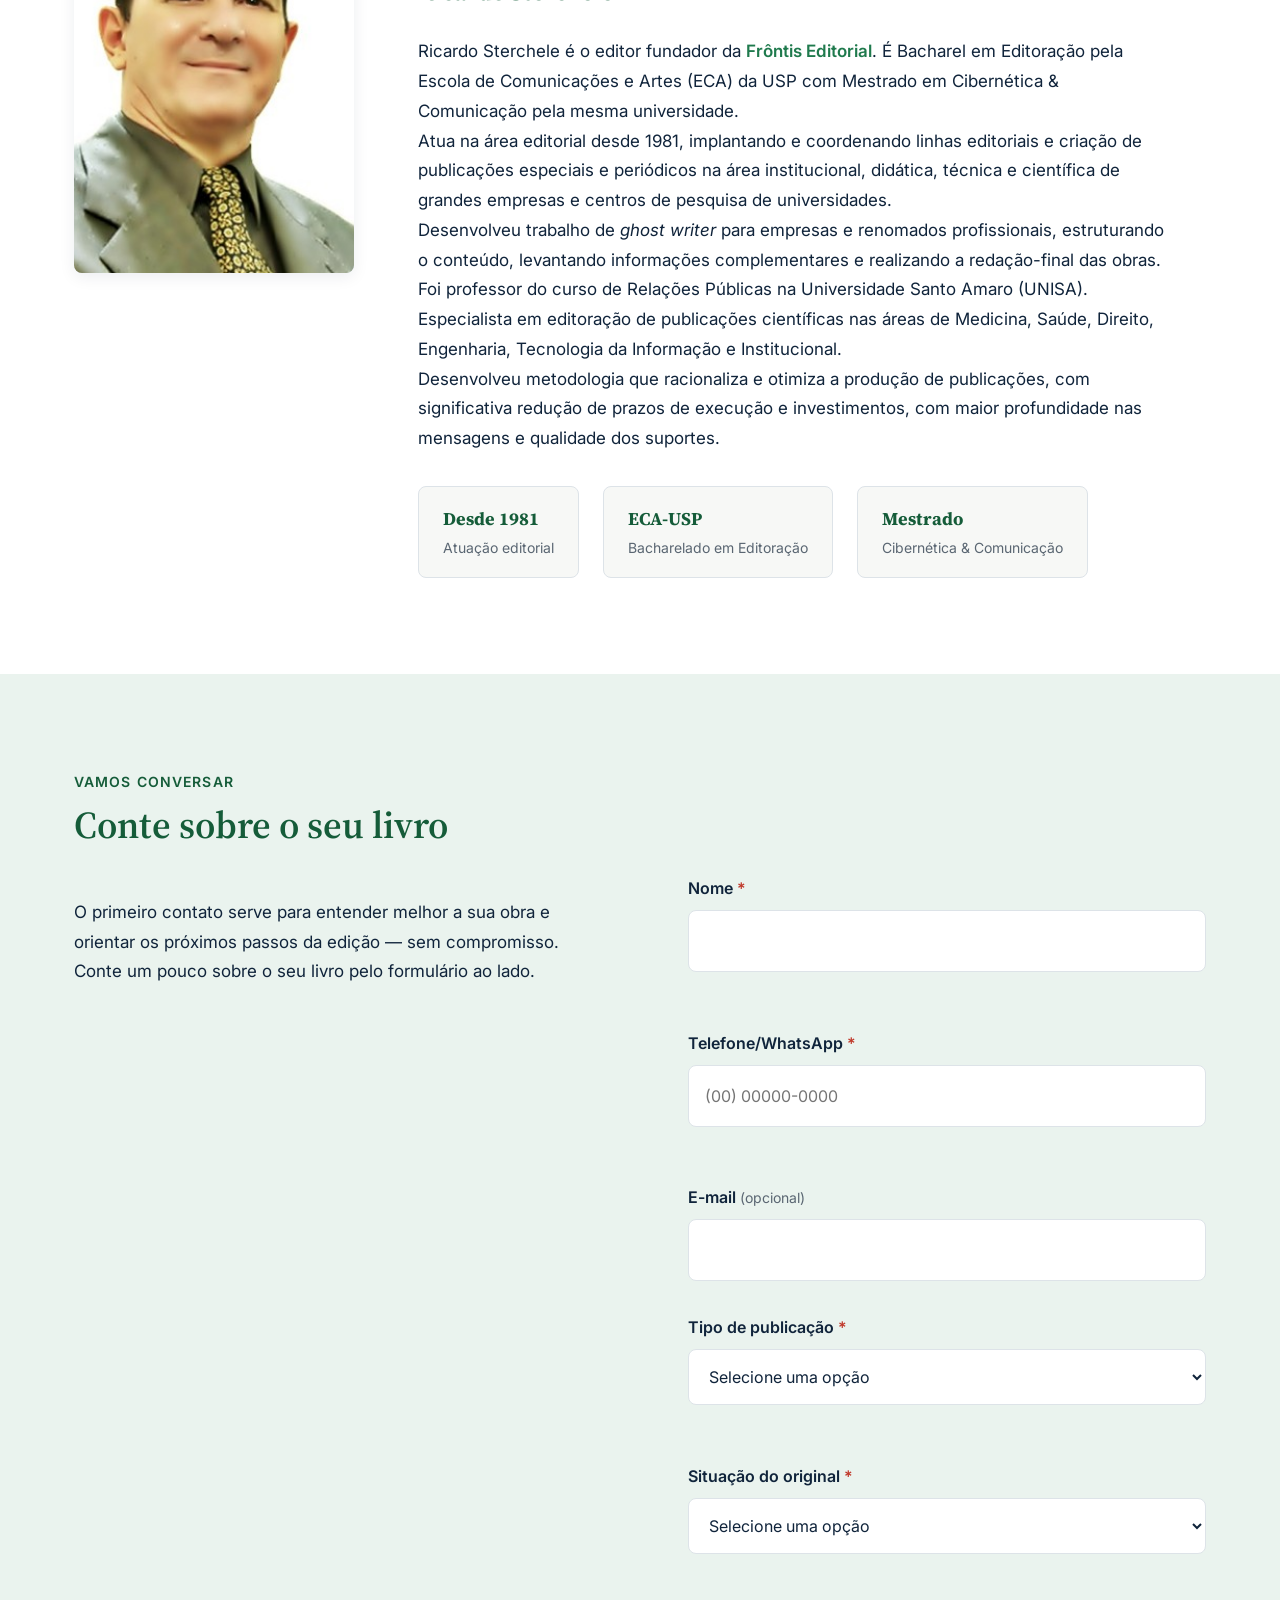
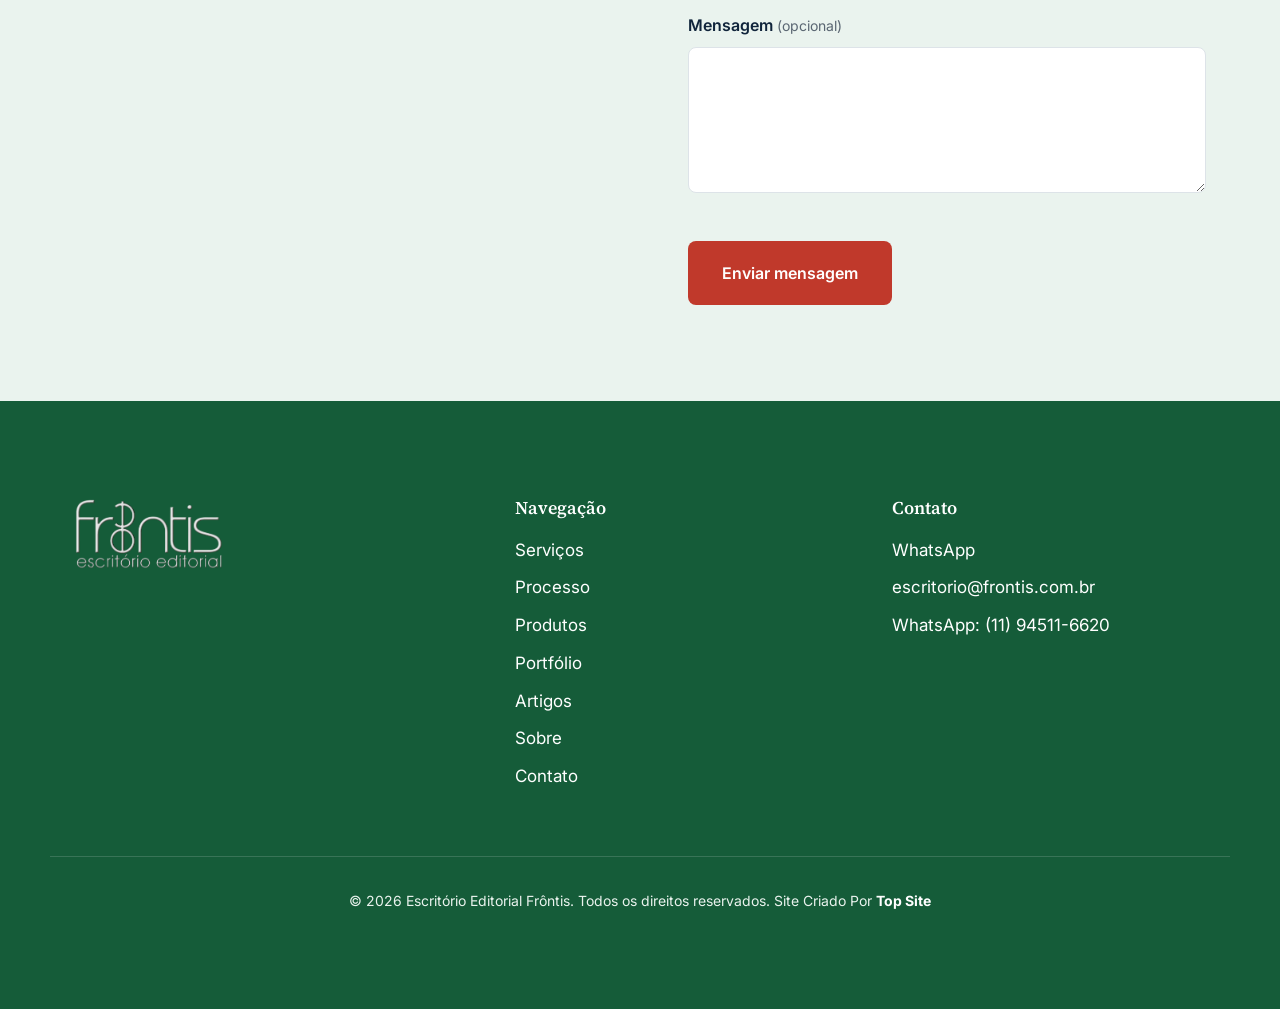
==== commit d6f3eac7: "Grafia "Vade Mecum" sem hífen e acento em todos os textos; frase sobre capas conforme pedido do clie" ====
--- a/index.html
+++ b/index.html
@@ -461,7 +461,7 @@
           <div class="portfolio__cta-bloco portfolio__acessos">
             <a href="portfolio-autores.html" class="btn">Livros de autores</a>
             <a href="portfolio-institucionais.html" class="btn">Edições institucionais</a>
-            <a href="portfolio-vade-mecum.html" class="btn">Vade-mécum</a>
+            <a href="portfolio-vade-mecum.html" class="btn">Vade mecum</a>
           </div>
         </div>
 
